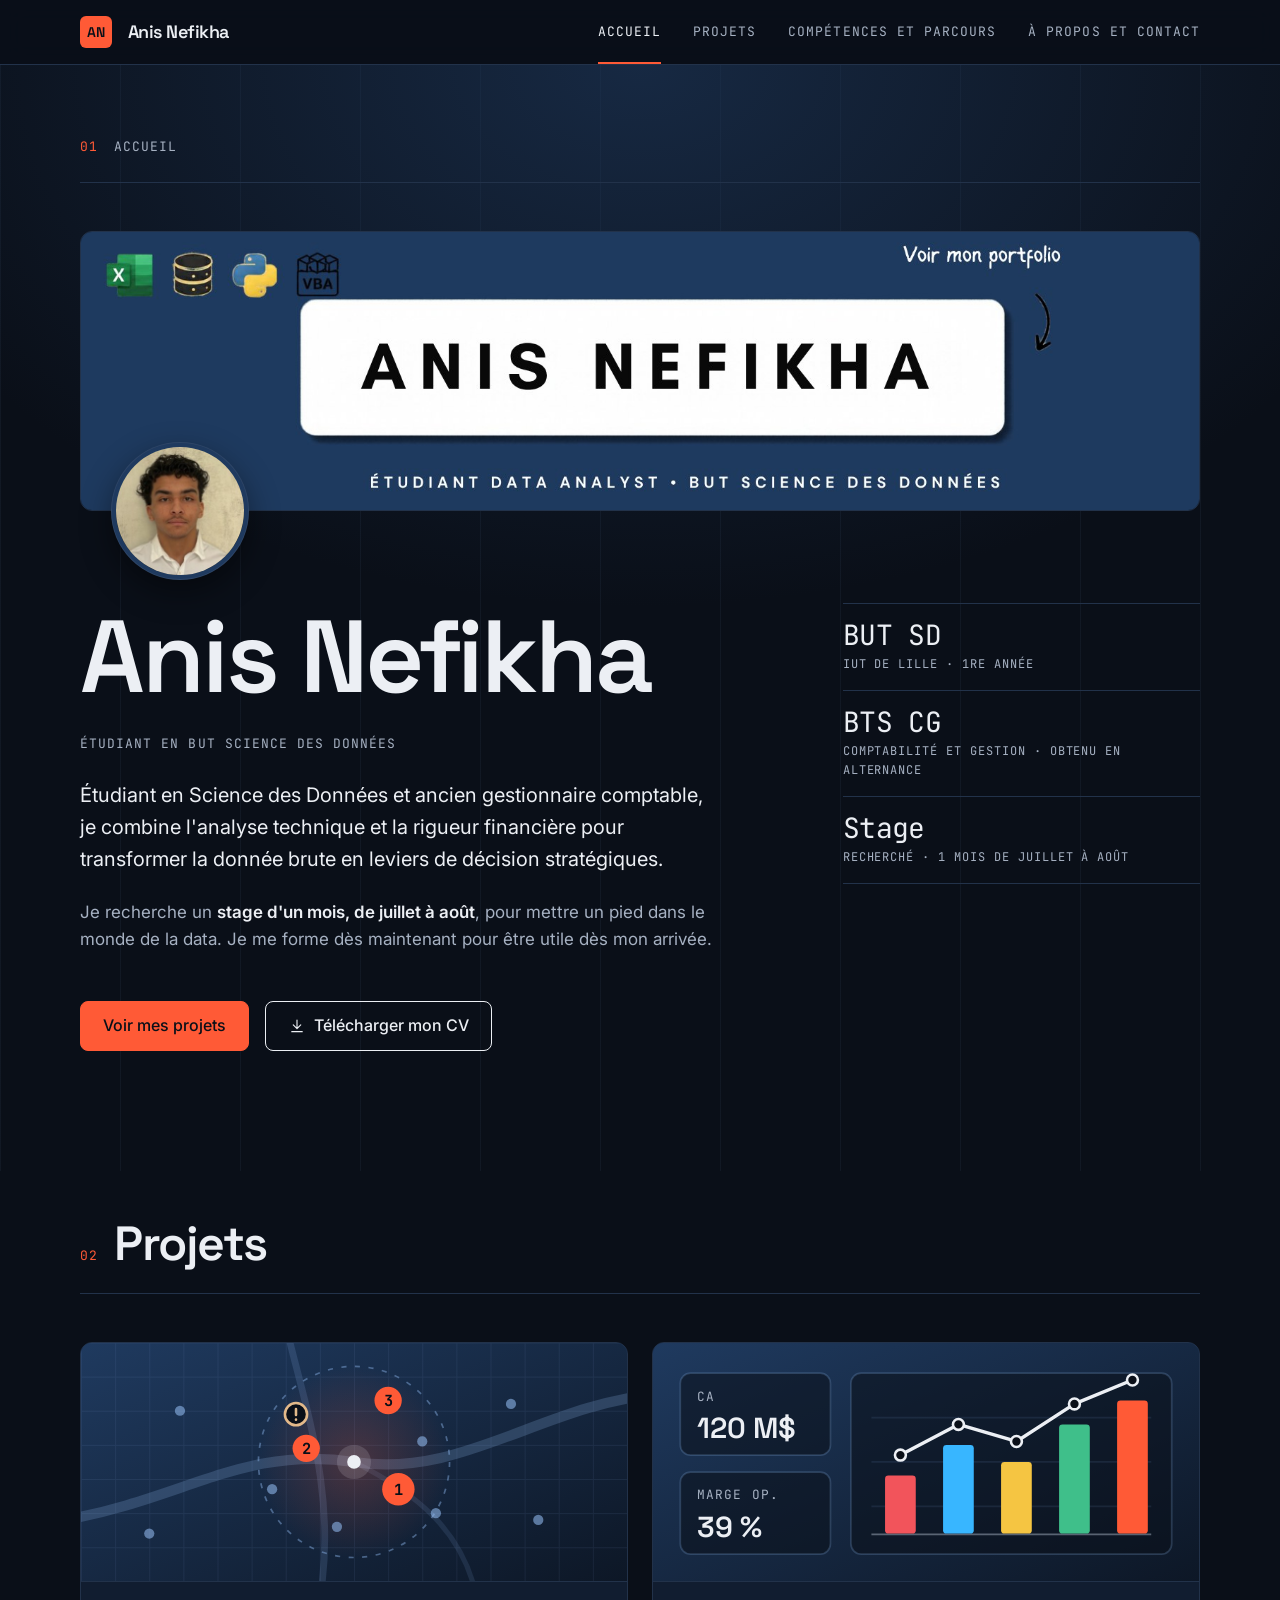
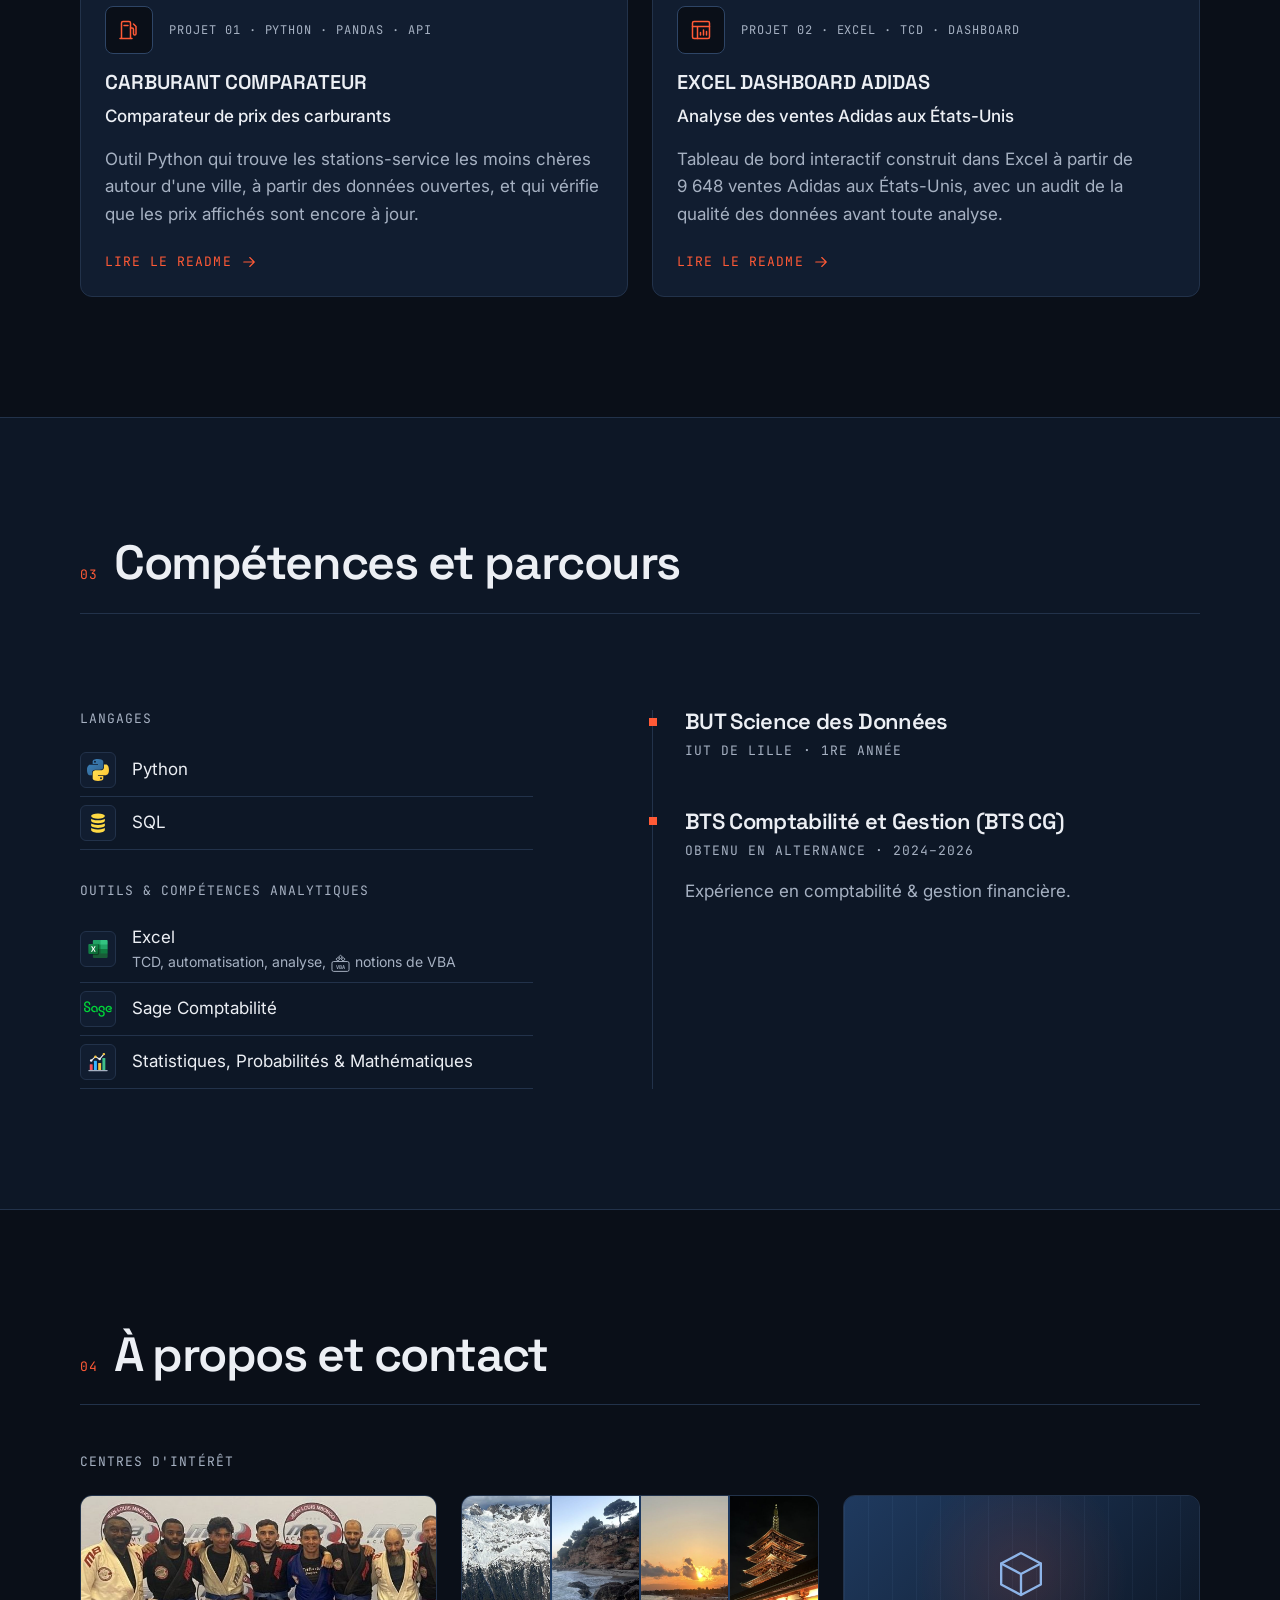
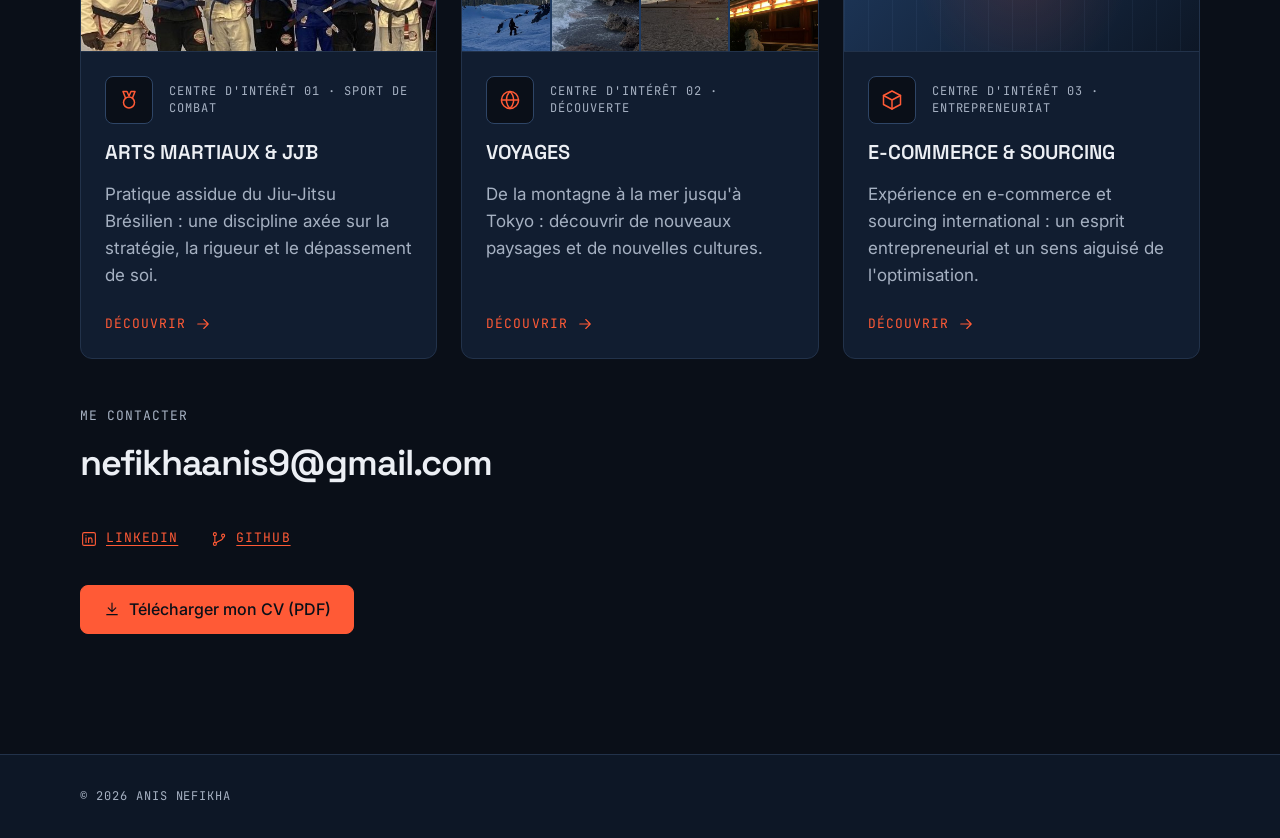
==== index.html @ 7ab1c922 "Publie le portfolio sur GitHub Pages Site statique (HTML, CSS, JavaScript sans dépendance) : accueil" ====
<!DOCTYPE html>
<html lang="fr">
<head>
  <meta charset="UTF-8">
  <meta name="viewport" content="width=device-width, initial-scale=1">
  <title>Anis Nefikha — Data &amp; Python</title>
  <meta name="description" content="Portfolio d'Anis Nefikha, étudiant en BUT Science des Données à l'IUT de Lille. Projets data et Python, à la recherche d'un stage d'un mois en data, de juillet à août.">
  <meta name="theme-color" content="#0A0F18">

  <!-- Open Graph -->
  <meta property="og:title" content="Anis Nefikha — Data &amp; Python">
  <meta property="og:description" content="Étudiant en BUT Science des Données (IUT de Lille), à la recherche d'un stage d'un mois en data, de juillet à août. Projets, compétences et contact.">
  <meta property="og:type" content="website">
  <meta property="og:url" content="https://anis-nefikha.github.io/">
  <meta property="og:image" content="https://anis-nefikha.github.io/assets/images/apercu-partage.jpg">
  <meta property="og:image:width" content="1200">
  <meta property="og:image:height" content="630">
  <meta property="og:image:alt" content="Bannière d'Anis Nefikha, étudiant data analyst en BUT Science des Données">
  <link rel="canonical" href="https://anis-nefikha.github.io/">

  <!-- Favicon SVG placeholder (initiales AN), intégré pour ne pas ajouter de fichier -->
  <link rel="icon" type="image/svg+xml" href="data:image/svg+xml,%3Csvg xmlns='http://www.w3.org/2000/svg' viewBox='0 0 64 64'%3E%3Crect width='64' height='64' rx='12' fill='%230A0F18'/%3E%3Ctext x='50%25' y='50%25' dy='.35em' text-anchor='middle' font-family='sans-serif' font-weight='700' font-size='28' fill='%23FF5A36'%3EAN%3C/text%3E%3C/svg%3E">

  <!-- Polices Google : uniquement les graisses utilisées, font-display: swap -->
  <link rel="preconnect" href="https://fonts.googleapis.com">
  <link rel="preconnect" href="https://fonts.gstatic.com" crossorigin>
  <link rel="stylesheet" href="https://fonts.googleapis.com/css2?family=Inter:wght@400;500;600&family=JetBrains+Mono:wght@400&family=Space+Grotesk:wght@600&display=swap">

  <!-- Feuilles de style : l'ordre compte (tokens → base → layout → composants) -->
  <link rel="stylesheet" href="css/01-tokens.css">
  <link rel="stylesheet" href="css/02-base.css">
  <link rel="stylesheet" href="css/03-layout.css">
  <link rel="stylesheet" href="css/04-components.css">

  <!-- Apparitions au défilement : masque les blocs [data-reveal] avant le premier affichage.
       Mouvement réduit demandé, ou main.js indisponible : rien n'est masqué. -->
  <script>
    (function (root) {
      if (!window.matchMedia || !matchMedia('(prefers-reduced-motion: no-preference)').matches || !('IntersectionObserver' in window)) return;
      root.classList.add('reveal-on');
      setTimeout(function () {
        if (!root.classList.contains('reveal-ready')) root.classList.remove('reveal-on');
      }, 2500);
    })(document.documentElement);
  </script>
  <script src="js/main.js" defer></script>
</head>
<body>

  <!-- Icônes (sprite SVG décoratif, réutilisé avec <use>) -->
  <svg class="icon-sprite" aria-hidden="true" hidden>
    <symbol id="i-code" viewBox="0 0 24 24"><path d="M8 7l-5 5 5 5M16 7l5 5-5 5M14 4l-4 16"/></symbol>
    <symbol id="i-database" viewBox="0 0 24 24"><ellipse cx="12" cy="5.5" rx="7.5" ry="2.5"/><path d="M4.5 5.5v13c0 1.4 3.4 2.5 7.5 2.5s7.5-1.1 7.5-2.5v-13M4.5 12c0 1.4 3.4 2.5 7.5 2.5s7.5-1.1 7.5-2.5"/></symbol>
    <symbol id="i-table" viewBox="0 0 24 24"><rect x="3.5" y="4.5" width="17" height="15" rx="1.5"/><path d="M3.5 9.5h17M3.5 14.5h17M9.5 9.5v10"/></symbol>
    <symbol id="i-medal" viewBox="0 0 24 24"><circle cx="12" cy="14.5" r="5.5"/><path d="M8.5 10L6 3.5h4l2 4.5 2-4.5h4L15.5 10"/></symbol>
    <symbol id="i-team" viewBox="0 0 24 24"><circle cx="9" cy="8" r="3"/><circle cx="17" cy="9" r="2.5"/><path d="M3.5 19.5c0-3 2.5-5.5 5.5-5.5s5.5 2.5 5.5 5.5M15 14.2c.6-.1 1.3-.2 2-.2 2.2 0 4 1.8 4 4.5"/></symbol>
    <symbol id="i-box" viewBox="0 0 24 24"><path d="M12 3l8.5 4.5v9L12 21l-8.5-4.5v-9z"/><path d="M3.5 7.5L12 12l8.5-4.5M12 12v9"/></symbol>
    <symbol id="i-mail" viewBox="0 0 24 24"><rect x="3" y="5" width="18" height="14" rx="1.5"/><path d="M3.5 6l8.5 7 8.5-7"/></symbol>
    <symbol id="i-linkedin" viewBox="0 0 24 24"><rect x="3.5" y="3.5" width="17" height="17" rx="2"/><path d="M8 10.5v6M8 7.5v.01M11.5 16.5v-6M11.5 13c0-1.5 1-2.5 2.3-2.5s2.2 1 2.2 2.5v3.5"/></symbol>
    <symbol id="i-github" viewBox="0 0 24 24"><circle cx="6.5" cy="5.5" r="2"/><circle cx="6.5" cy="18.5" r="2"/><circle cx="17.5" cy="7.5" r="2"/><path d="M6.5 7.5v9M17.5 9.5c0 4-4 4-9.3 7.5"/></symbol>
    <symbol id="i-download" viewBox="0 0 24 24"><path d="M12 4v11M7 10.5l5 5 5-5M5 19.5h14"/></symbol>
    <symbol id="i-arrow" viewBox="0 0 24 24"><path d="M7 17L17 7M9 7h8v8"/></symbol>
    <symbol id="i-fuel" viewBox="0 0 24 24"><path d="M4.5 20.5V5A1.5 1.5 0 0 1 6 3.5h6A1.5 1.5 0 0 1 13.5 5v15.5M3 20.5h12M7 7.5h4"/><path d="M13.5 10H15a1.5 1.5 0 0 1 1.5 1.5v4.25a1.25 1.25 0 0 0 2.5 0V8.5L16.5 6"/></symbol>
    <symbol id="i-dashboard" viewBox="0 0 24 24"><rect x="3.5" y="3.5" width="17" height="17" rx="1.5"/><path d="M3.5 8.5h17M8.5 8.5v12"/><path d="M11.5 17v-2.5M14.5 17v-5M17.5 17v-3.5"/></symbol>
    <symbol id="i-book" viewBox="0 0 24 24"><path d="M4.5 4.5A1.5 1.5 0 0 1 6 3h12.5v15H6a1.5 1.5 0 0 0-1.5 1.5zM4.5 19.5A1.5 1.5 0 0 0 6 21h12.5v-3"/><path d="M8.5 7h6"/></symbol>
    <symbol id="i-file" viewBox="0 0 24 24"><path d="M6.5 3.5h7l4 4v13h-11z"/><path d="M13.5 3.5v4h4"/></symbol>
    <symbol id="i-image" viewBox="0 0 24 24"><rect x="3.5" y="4.5" width="17" height="15" rx="1.5"/><circle cx="9" cy="10" r="1.75"/><path d="M20.5 16l-5-5-8 8.5"/></symbol>
    <symbol id="i-alert" viewBox="0 0 24 24"><path d="M12 3.5l9 16H3z"/><path d="M12 10v4M12 16.75v.01"/></symbol>
    <symbol id="i-check" viewBox="0 0 24 24"><path d="M5 12.5l4.5 4.5L19 7.5"/></symbol>
    <symbol id="i-arrow-right" viewBox="0 0 24 24"><path d="M5 12h14M13 6l6 6-6 6"/></symbol>
    <symbol id="i-arrow-left" viewBox="0 0 24 24"><path d="M19 12H5M11 6l-6 6 6 6"/></symbol>
    <symbol id="i-globe" viewBox="0 0 24 24"><circle cx="12" cy="12" r="8.5"/><path d="M3.5 12h17M12 3.5c2.4 2.3 3.6 5.1 3.6 8.5s-1.2 6.2-3.6 8.5c-2.4-2.3-3.6-5.1-3.6-8.5s1.2-6.2 3.6-8.5z"/></symbol>
  </svg>

  <!-- Lien d'évitement : visible uniquement au focus clavier -->
  <a class="skip-link" href="#contenu">Aller au contenu</a>

  <header class="site-header">
    <div class="container site-header__inner">
      <a class="site-header__brand" href="#accueil"><span class="brand-mark" aria-hidden="true">AN</span><span class="brand-name">Anis Nefikha</span></a>

      <!-- Toujours visible, en haut de chaque page (libellés courts sur mobile) -->
      <nav class="site-nav" aria-label="Navigation principale">
        <ul class="site-nav__list">
          <li><a href="#accueil">Accueil</a></li>
          <li><a href="#projets">Projets</a></li>
          <li><a href="#competences">Compétences<span class="nav-extra">&nbsp;et parcours</span></a></li>
          <li><a href="#a-propos"><span class="nav-extra">À propos et&nbsp;</span>Contact</a></li>
        </ul>
      </nav>
    </div>
  </header>

  <main id="contenu" tabindex="-1">

    <!-- ============================================================
         SECTION ACCUEIL
         ============================================================ -->
    <section class="section section--accueil" id="accueil" aria-labelledby="accueil-titre">
      <div class="container grid hero__grid">
        <p class="section-head" aria-hidden="true" data-reveal><span class="section-number">01</span> Accueil</p>

        <!-- Bannière reprise de LinkedIn (le nom et le titre sont déjà dans le h1 et le sous-titre) -->
        <img class="hero__banner banner-img" data-reveal src="assets/images/banniere-linkedin.jpg" alt="" width="1584" height="396">

        <img class="hero__photo" data-reveal src="assets/images/anis-nefikha.jpg" alt="Portrait d'Anis Nefikha" width="260" height="260">

        <h1 id="accueil-titre" class="hero__title" data-reveal>Anis Nefikha</h1>
        <p class="section__subtitle hero__subtitle" data-reveal>Étudiant en BUT Science des Données</p>

        <p class="hero__intro" data-reveal>Étudiant en Science des Données et ancien gestionnaire comptable, je combine l'analyse technique et la rigueur financière pour transformer la donnée brute en leviers de décision stratégiques.</p>

        <p class="hero__goal" data-reveal>Je recherche un <strong>stage d'un mois, de juillet à août</strong>, pour mettre un pied dans le monde de la data. Je me forme dès maintenant pour être utile dès mon arrivée.</p>

        <div class="button-group" data-reveal>
          <a class="button button--primary" href="#projets">Voir mes projets</a>
          <a class="button button--secondary" href="assets/cv/cv-anis-nefikha.pdf">
            <svg class="icon" aria-hidden="true"><use href="#i-download"/></svg>
            Télécharger mon CV
          </a>
        </div>

        <!-- Bloc « rapport » : 3 faits clés -->
        <dl class="hero__report report" data-reveal>
          <div class="report__row">
            <dt class="report__label">IUT de Lille · 1re année</dt>
            <dd class="report__value">BUT SD</dd>
          </div>
          <div class="report__row">
            <dt class="report__label">Comptabilité et gestion · obtenu en alternance</dt>
            <dd class="report__value">BTS CG</dd>
          </div>
          <div class="report__row">
            <dt class="report__label">Recherché · 1 mois de juillet à août</dt>
            <dd class="report__value">Stage</dd>
          </div>
        </dl>
      </div>
    </section>

    <!-- ============================================================
         SECTION PROJETS (en premier après l'accueil : priorité recruteurs)
         ============================================================ -->
    <section class="section section--projets" id="projets" aria-labelledby="projets-titre">
      <div class="container">
        <h2 id="projets-titre" class="section-title" data-reveal><span class="section-number" aria-hidden="true">02</span>Projets</h2>

        <!-- Chaque carte ouvre la page du projet (README complet), générée par projets.py -->
        <ul class="project-list grid">
          <li data-reveal>
            <article class="project-card">
              <div class="project-card__cover" aria-hidden="true">
                <svg viewBox="0 0 320 140" preserveAspectRatio="xMidYMid slice" focusable="false">
                  <defs>
                    <linearGradient id="couvCarteFond" x1="0" y1="0" x2="1" y2="1"><stop offset="0" stop-color="#1F3A5F"/><stop offset="1" stop-color="#0D1726"/></linearGradient>
                    <pattern id="couvCarteGrille" width="20" height="20" patternUnits="userSpaceOnUse"><path d="M20 0H0V20" fill="none" stroke="#8DB4E8" stroke-opacity=".09"/></pattern>
                    <radialGradient id="couvCarteHalo"><stop offset="0" stop-color="#FF5A36" stop-opacity=".22"/><stop offset="1" stop-color="#FF5A36" stop-opacity="0"/></radialGradient>
                  </defs>
                  <rect width="320" height="140" fill="url(#couvCarteFond)"/>
                  <rect width="320" height="140" fill="url(#couvCarteGrille)"/>
                  <g fill="none" stroke="#8DB4E8" stroke-linecap="round">
                    <path d="M-10 104C60 92 96 60 160 70s110-34 180-40" stroke-opacity=".22" stroke-width="6"/>
                    <path d="M120-10c12 50 30 100 20 160" stroke-opacity=".16" stroke-width="4"/>
                    <path d="M232 150c-8-40-36-62-72-80" stroke-opacity=".12" stroke-width="3"/>
                  </g>
                  <circle cx="160" cy="70" r="56" fill="url(#couvCarteHalo)" stroke="#8DB4E8" stroke-opacity=".45" stroke-dasharray="3 5"/>
                  <g fill="#8DB4E8" fill-opacity=".6">
                    <circle cx="112" cy="86" r="3"/><circle cx="200" cy="58" r="3"/><circle cx="150" cy="108" r="3"/><circle cx="208" cy="100" r="3"/>
                    <circle cx="58" cy="40" r="3"/><circle cx="268" cy="104" r="3"/><circle cx="252" cy="36" r="3"/><circle cx="40" cy="112" r="3"/>
                  </g>
                  <g stroke="#E3B98A" stroke-width="1.5" stroke-linecap="round">
                    <circle cx="126" cy="42" r="6.5" fill="#0A0F18"/>
                    <path d="M126 39v3.5M126 45.2v.1"/>
                  </g>
                  <circle cx="160" cy="70" r="10" fill="#ECEFF4" fill-opacity=".14"/>
                  <circle cx="160" cy="70" r="4" fill="#ECEFF4"/>
                  <g font-family="JetBrains Mono, monospace" font-size="9" font-weight="700" text-anchor="middle" fill="#0A0F18">
                    <circle cx="186" cy="86" r="9.5" fill="#FF5A36"/><text x="186" y="89.3">1</text>
                    <circle cx="132" cy="62" r="8" fill="#FF5A36"/><text x="132" y="65.3">2</text>
                    <circle cx="180" cy="34" r="8" fill="#FF5A36"/><text x="180" y="37.3">3</text>
                  </g>
                </svg>
              </div>
              <div class="project-card__body">
                <div class="project-card__head">
                  <span class="project-logo" aria-hidden="true"><svg class="icon"><use href="#i-fuel"/></svg></span>
                  <p class="project-card__kicker">Projet 01 · Python · pandas · API</p>
                </div>
                <h3 class="project-card__title"><a class="project-card__link" href="projets/comparateur-carburants.html">Carburant Comparateur</a></h3>
                <p class="project-card__subtitle">Comparateur de prix des carburants</p>
                <p class="project-card__summary">Outil Python qui trouve les stations-service les moins chères autour d'une ville, à partir des données ouvertes, et qui vérifie que les prix affichés sont encore à jour.</p>
                <span class="project-card__cta" aria-hidden="true">Lire le README <svg class="icon"><use href="#i-arrow-right"/></svg></span>
              </div>
            </article>
          </li>
          <li data-reveal>
            <article class="project-card">
              <div class="project-card__cover" aria-hidden="true">
                <svg viewBox="0 0 320 140" preserveAspectRatio="xMidYMid slice" focusable="false">
                  <defs>
                    <linearGradient id="couvDashFond" x1="0" y1="0" x2="1" y2="1"><stop offset="0" stop-color="#1F3A5F"/><stop offset="1" stop-color="#0D1726"/></linearGradient>
                  </defs>
                  <rect width="320" height="140" fill="url(#couvDashFond)"/>
                  <g fill="#0A0F18" fill-opacity=".55" stroke="#8DB4E8" stroke-opacity=".22">
                    <rect x="16" y="18" width="88" height="48" rx="6"/>
                    <rect x="16" y="76" width="88" height="48" rx="6"/>
                    <rect x="116" y="18" width="188" height="106" rx="6"/>
                  </g>
                  <g font-family="JetBrains Mono, monospace" font-size="7.5" letter-spacing=".6" fill="#A6B1C2">
                    <text x="26" y="34">CA</text>
                    <text x="26" y="92">MARGE OP.</text>
                  </g>
                  <g font-family="Space Grotesk, sans-serif" font-size="17" font-weight="600" fill="#ECEFF4">
                    <text x="26" y="56">120 M$</text>
                    <text x="26" y="114">39 %</text>
                  </g>
                  <path d="M128 44h164M128 70h164M128 96h164" stroke="#8DB4E8" stroke-opacity=".1"/>
                  <path d="M128 112.5h164" stroke="#A6B1C2" stroke-opacity=".5"/>
                  <rect x="136" y="78" width="18" height="34" rx="2" fill="#F2545B"/>
                  <rect x="170" y="60" width="18" height="52" rx="2" fill="#38B6FF"/>
                  <rect x="204" y="70" width="18" height="42" rx="2" fill="#F5C542"/>
                  <rect x="238" y="48" width="18" height="64" rx="2" fill="#3FBF8A"/>
                  <rect x="272" y="34" width="18" height="78" rx="2" fill="#FF5A36"/>
                  <path d="M145 66l34-18 34 10 34-22 34-14" fill="none" stroke="#ECEFF4" stroke-width="2" stroke-linecap="round" stroke-linejoin="round"/>
                  <g fill="#0A0F18" stroke="#ECEFF4" stroke-width="1.5">
                    <circle cx="145" cy="66" r="3.2"/><circle cx="179" cy="48" r="3.2"/><circle cx="213" cy="58" r="3.2"/><circle cx="247" cy="36" r="3.2"/><circle cx="281" cy="22" r="3.2"/>
                  </g>
                </svg>
              </div>
              <div class="project-card__body">
                <div class="project-card__head">
                  <span class="project-logo" aria-hidden="true"><svg class="icon"><use href="#i-dashboard"/></svg></span>
                  <p class="project-card__kicker">Projet 02 · Excel · TCD · Dashboard</p>
                </div>
                <h3 class="project-card__title"><a class="project-card__link" href="projets/dashboard-adidas.html">Excel Dashboard Adidas</a></h3>
                <p class="project-card__subtitle">Analyse des ventes Adidas aux États-Unis</p>
                <p class="project-card__summary">Tableau de bord interactif construit dans Excel à partir de 9&nbsp;648 ventes Adidas aux États-Unis, avec un audit de la qualité des données avant toute analyse.</p>
                <span class="project-card__cta" aria-hidden="true">Lire le README <svg class="icon"><use href="#i-arrow-right"/></svg></span>
              </div>
            </article>
          </li>
        </ul>
      </div>
    </section>

    <!-- ============================================================
         SECTION COMPÉTENCES ET PARCOURS
         ============================================================ -->
    <section class="section section--band section--competences" id="competences" aria-labelledby="competences-titre">
      <div class="container grid competences__grid">
        <h2 id="competences-titre" class="section-title" data-reveal><span class="section-number" aria-hidden="true">03</span>Compétences et parcours</h2>

        <ul class="skill-groups">
          <li class="skill-group">
            <h3 class="skill-group__title" data-reveal>Langages</h3>
            <ul class="skill-group__list">
              <li data-reveal><span class="skill-logo" aria-hidden="true"><svg class="skill-logo__img" focusable="false" viewBox="0 0 256 255"><defs><linearGradient id="logoPython0" x1="12.959%" x2="79.639%" y1="12.039%" y2="78.201%"><stop offset="0%" stop-color="#387EB8"/><stop offset="100%" stop-color="#366994"/></linearGradient><linearGradient id="logoPython1" x1="19.128%" x2="90.742%" y1="20.579%" y2="88.429%"><stop offset="0%" stop-color="#FFE052"/><stop offset="100%" stop-color="#FFC331"/></linearGradient></defs><path fill="url(#logoPython0)" d="M126.916.072c-64.832 0-60.784 28.115-60.784 28.115l.072 29.128h61.868v8.745H41.631S.145 61.355.145 126.77c0 65.417 36.21 63.097 36.21 63.097h21.61v-30.356s-1.165-36.21 35.632-36.21h61.362s34.475.557 34.475-33.319V33.97S194.67.072 126.916.072M92.802 19.66a11.12 11.12 0 0 1 11.13 11.13a11.12 11.12 0 0 1-11.13 11.13a11.12 11.12 0 0 1-11.13-11.13a11.12 11.12 0 0 1 11.13-11.13"/><path fill="url(#logoPython1)" d="M128.757 254.126c64.832 0 60.784-28.115 60.784-28.115l-.072-29.127H127.6v-8.745h86.441s41.486 4.705 41.486-60.712c0-65.416-36.21-63.096-36.21-63.096h-21.61v30.355s1.165 36.21-35.632 36.21h-61.362s-34.475-.557-34.475 33.32v56.013s-5.235 33.897 62.518 33.897m34.114-19.586a11.12 11.12 0 0 1-11.13-11.13a11.12 11.12 0 0 1 11.13-11.131a11.12 11.12 0 0 1 11.13 11.13a11.12 11.12 0 0 1-11.13 11.13"/></svg></span>Python</li>
              <li data-reveal><span class="skill-logo" aria-hidden="true"><svg class="skill-logo__img" focusable="false" viewBox="0 0 32 32"><path fill="#ffda44" d="M8.562 15.256A21.2 21.2 0 0 0 16 16.449a21.2 21.2 0 0 0 7.438-1.194c1.864-.727 2.525-1.535 2.525-2V9.7a10.4 10.4 0 0 1-2.084 1.076A22.3 22.3 0 0 1 16 12.078a22.4 22.4 0 0 1-7.879-1.3A10.3 10.3 0 0 1 6.037 9.7v3.55c0 .474.663 1.278 2.525 2.006m0 6.705a15.6 15.6 0 0 0 2.6.741a25 25 0 0 0 4.838.453a25 25 0 0 0 4.838-.452a15.6 15.6 0 0 0 2.6-.741c1.864-.727 2.525-1.535 2.525-2v-3.39a10.7 10.7 0 0 1-1.692.825A23.5 23.5 0 0 1 16 18.74a23.5 23.5 0 0 1-8.271-1.348a11 11 0 0 1-1.692-.825v3.393c0 .466.663 1.271 2.525 2.001M16 30c5.5 0 9.963-1.744 9.963-3.894v-2.837a10.5 10.5 0 0 1-1.535.762l-.157.063A23.5 23.5 0 0 1 16 25.445a23.4 23.4 0 0 1-8.271-1.351l-.157-.063a10.5 10.5 0 0 1-1.535-.762v2.837C6.037 28.256 10.5 30 16 30"/><ellipse cx="16" cy="5.894" fill="#ffda44" rx="9.963" ry="3.894"/></svg></span>SQL</li>
            </ul>
          </li>
          <li class="skill-group">
            <h3 class="skill-group__title" data-reveal>Outils &amp; compétences analytiques</h3>
            <ul class="skill-group__list">
              <li data-reveal><span class="skill-logo" aria-hidden="true"><svg class="skill-logo__img" focusable="false" viewBox="0 0 32 32"><defs><linearGradient id="logoExcel0" x1="4.494" x2="13.832" y1="-2092.086" y2="-2075.914" gradientTransform="translate(0 2100)" gradientUnits="userSpaceOnUse"><stop offset="0" stop-color="#18884f"/><stop offset=".5" stop-color="#117e43"/><stop offset="1" stop-color="#0b6631"/></linearGradient></defs><path fill="#185c37" d="M19.581 15.35L8.512 13.4v14.409A1.19 1.19 0 0 0 9.705 29h19.1A1.19 1.19 0 0 0 30 27.809V22.5Z"/><path fill="#21a366" d="M19.581 3H9.705a1.19 1.19 0 0 0-1.193 1.191V9.5L19.581 16l5.861 1.95L30 16V9.5Z"/><path fill="#107c41" d="M8.512 9.5h11.069V16H8.512Z"/><path d="M16.434 8.2H8.512v16.25h7.922a1.2 1.2 0 0 0 1.194-1.191V9.391A1.2 1.2 0 0 0 16.434 8.2" opacity=".1"/><path d="M15.783 8.85H8.512V25.1h7.271a1.2 1.2 0 0 0 1.194-1.191V10.041a1.2 1.2 0 0 0-1.194-1.191" opacity=".2"/><path d="M15.783 8.85H8.512V23.8h7.271a1.2 1.2 0 0 0 1.194-1.191V10.041a1.2 1.2 0 0 0-1.194-1.191" opacity=".2"/><path d="M15.132 8.85h-6.62V23.8h6.62a1.2 1.2 0 0 0 1.194-1.191V10.041a1.2 1.2 0 0 0-1.194-1.191" opacity=".2"/><path fill="url(#logoExcel0)" d="M3.194 8.85h11.938a1.193 1.193 0 0 1 1.194 1.191v11.918a1.193 1.193 0 0 1-1.194 1.191H3.194A1.19 1.19 0 0 1 2 21.959V10.041A1.19 1.19 0 0 1 3.194 8.85"/><path fill="#fff" d="m5.7 19.873l2.511-3.884l-2.3-3.862h1.847L9.013 14.6c.116.234.2.408.238.524h.017q.123-.281.26-.546l1.342-2.447h1.7l-2.359 3.84l2.419 3.905h-1.809l-1.45-2.711A2.4 2.4 0 0 1 9.2 16.8h-.024a1.7 1.7 0 0 1-.168.351l-1.493 2.722Z"/><path fill="#33c481" d="M28.806 3h-9.225v6.5H30V4.191A1.19 1.19 0 0 0 28.806 3"/><path fill="#107c41" d="M19.581 16H30v6.5H19.581Z"/></svg></span><span>Excel <span class="skill-group__detail">TCD, automatisation, analyse, <svg class="vba-logo" viewBox="0 0 32 32" aria-hidden="true" focusable="false"><path d="M9 9.5l3-2.5 3 2.5-3 2.5zM17 9.5l3-2.5 3 2.5-3 2.5zM13 6l3-2.5L19 6l-3 2.5z"/><rect x="3" y="13" width="26" height="15" rx="2.5"/><text x="16" y="24.5" text-anchor="middle">VBA</text></svg>notions de VBA</span></span></li>
              <li data-reveal><span class="skill-logo" aria-hidden="true"><svg class="skill-logo__img skill-logo__img--wide" focusable="false" viewBox="0 4.8 24 14.4"><path fill="#00D639" d="M2.702 5.316C1.167 5.316 0 6.48 0 7.972c0 1.635 1.167 2.267 2.46 2.655c1.224.387 1.804.818 1.804 1.666c0 .86-.64 1.465-1.477 1.465c-.84 0-1.566-.604-1.566-1.535c0-.516.242-.647.242-.934c0-.33-.227-.574-.599-.574c-.423 0-.864.647-.864 1.566c0 1.48 1.266 2.57 2.787 2.57c1.535 0 2.701-1.163 2.701-2.656c0-1.623-1.166-2.267-2.472-2.655c-1.209-.372-1.792-.818-1.792-1.666c0-.845.626-1.45 1.463-1.45c.867 0 1.565.617 1.577 1.465c.016.388.285.617.599.617a.592.592 0 0 0 .61-.647c-.027-1.48-1.263-2.543-2.771-2.543m6.171 9.52c.683 0 1.21-.23 1.21-.69a.57.57 0 0 0-.557-.574c-.2 0-.341.085-.668.085c-.882 0-1.577-.76-1.577-1.65c0-.962.71-1.725 1.608-1.725c1.009 0 1.65.775 1.65 1.895v2.054c0 .36.284.604.625.604c.327 0 .61-.244.61-.604v-2.097c0-1.72-1.178-2.984-2.858-2.984c-1.566 0-2.86 1.22-2.86 2.856c0 1.58 1.282 2.83 2.817 2.83m6.257 3.848c1.535 0 2.701-1.163 2.701-2.656c0-1.635-1.166-2.267-2.472-2.655c-1.209-.387-1.792-.818-1.792-1.666s.64-1.465 1.463-1.465c.84 0 1.577.604 1.577 1.535c0 .519-.241.647-.241.934c0 .33.226.574.583.574c.441 0 .882-.647.882-1.566c0-1.48-1.278-2.57-2.801-2.57c-1.535 0-2.687 1.163-2.687 2.656c0 1.623 1.152 2.267 2.46 2.655c1.224.372 1.804.818 1.804 1.666c0 .86-.64 1.45-1.462 1.45c-.883 0-1.566-.601-1.578-1.465c-.015-.388-.3-.604-.598-.604c-.327 0-.626.216-.61.631c.011 1.499 1.247 2.546 2.77 2.546zm6.171-3.849c.795 0 1.424-.229 1.862-.503c.426-.272.595-.504.595-.76c0-.272-.2-.516-.568-.516c-.441 0-.795.66-1.877.66c-.952 0-1.707-.76-1.707-1.722c0-.95.725-1.724 1.635-1.724c.982 0 1.508.647 1.508 1.062c0 .116-.085.174-.2.174h-1.194c-.326 0-.568.216-.568.503c0 .314.242.546.568.546h1.636c.625 0 1.009-.33 1.009-.89c0-1.408-1.194-2.512-2.774-2.512c-1.566 0-2.83 1.263-2.83 2.84s1.312 2.842 2.905 2.842"/></svg></span>Sage Comptabilité</li>
              <li data-reveal><span class="skill-logo" aria-hidden="true"><svg class="skill-logo__img" focusable="false" viewBox="0 0 24 24"><rect x="3" y="14.5" width="3.2" height="6.5" rx=".6" fill="#F2545B"/><rect x="7.6" y="10.5" width="3.2" height="10.5" rx=".6" fill="#38B6FF"/><rect x="12.2" y="13" width="3.2" height="8" rx=".6" fill="#F5C542"/><rect x="16.8" y="7.5" width="3.2" height="13.5" rx=".6" fill="#3FBF8A"/><path d="M2 21.4h20" stroke="#A6B1C2" stroke-width="1.2" stroke-linecap="round"/><path d="M4.6 10.4l4.6-4.2 4.6 2.6 4.6-5.4" fill="none" stroke="#ECEFF4" stroke-width="1.2" stroke-linecap="round" stroke-linejoin="round"/><circle cx="4.6" cy="10.4" r="1.35" fill="#ECEFF4"/><circle cx="9.2" cy="6.2" r="1.35" fill="#F5C542"/><circle cx="13.8" cy="8.8" r="1.35" fill="#ECEFF4"/><circle cx="18.4" cy="3.4" r="1.35" fill="#F5C542"/></svg></span>Statistiques, Probabilités &amp; Mathématiques</li>
            </ul>
          </li>
        </ul>

        <ol class="timeline" aria-label="Parcours">
          <li class="timeline__item" data-reveal>
            <h3 class="timeline__title">BUT Science des Données</h3>
            <p class="timeline__meta">IUT de Lille · 1re année</p>
          </li>
          <li class="timeline__item" data-reveal>
            <h3 class="timeline__title">BTS Comptabilité et Gestion (BTS CG)</h3>
            <p class="timeline__meta">Obtenu en alternance · 2024–2026</p>
            <p class="timeline__text">Expérience en comptabilité &amp; gestion financière.</p>
          </li>
        </ol>
      </div>
    </section>

    <!-- ============================================================
         SECTION À PROPOS ET CONTACT
         ============================================================ -->
    <section class="section section--a-propos" id="a-propos" aria-labelledby="a-propos-titre">
      <div class="container">
        <h2 id="a-propos-titre" class="section-title" data-reveal><span class="section-number" aria-hidden="true">04</span>À propos et contact</h2>

        <h3 class="subsection-title" id="centres-interet" data-reveal>Centres d'intérêt</h3>
        <!-- Chaque carte ouvre la page du centre d'intérêt, générée par centres_interet.py -->
        <ul class="project-list grid interest-list">
          <li data-reveal>
            <article class="project-card">
              <div class="project-card__cover" aria-hidden="true">
                <img src="assets/images/passions/jjb-carte.jpg" alt="" width="640" height="280" loading="lazy">
              </div>
              <div class="project-card__body">
                <div class="project-card__head">
                  <span class="project-logo" aria-hidden="true"><svg class="icon"><use href="#i-medal"/></svg></span>
                  <p class="project-card__kicker">Centre d'intérêt 01 · Sport de combat</p>
                </div>
                <h4 class="project-card__title"><a class="project-card__link" href="centres-interet/jjb.html">Arts Martiaux &amp; JJB</a></h4>
                <p class="project-card__summary">Pratique assidue du Jiu-Jitsu Brésilien&nbsp;: une discipline axée sur la stratégie, la rigueur et le dépassement de soi.</p>
                <span class="project-card__cta" aria-hidden="true">Découvrir <svg class="icon"><use href="#i-arrow-right"/></svg></span>
              </div>
            </article>
          </li>
          <li data-reveal>
            <article class="project-card">
              <div class="project-card__cover" aria-hidden="true">
                <div class="cover-gallery"><img src="assets/images/passions/voyage-montagne.jpg" alt="" width="420" height="600" loading="lazy"><img src="assets/images/passions/voyage-cote.jpg" alt="" width="420" height="600" loading="lazy"><img src="assets/images/passions/voyage-plage.jpg" alt="" width="420" height="600" loading="lazy"><img src="assets/images/passions/voyage-tokyo.jpg" alt="" width="420" height="600" loading="lazy"></div>
              </div>
              <div class="project-card__body">
                <div class="project-card__head">
                  <span class="project-logo" aria-hidden="true"><svg class="icon"><use href="#i-globe"/></svg></span>
                  <p class="project-card__kicker">Centre d'intérêt 02 · Découverte</p>
                </div>
                <h4 class="project-card__title"><a class="project-card__link" href="centres-interet/voyages.html">Voyages</a></h4>
                <p class="project-card__summary">De la montagne à la mer jusqu'à Tokyo&nbsp;: découvrir de nouveaux paysages et de nouvelles cultures.</p>
                <span class="project-card__cta" aria-hidden="true">Découvrir <svg class="icon"><use href="#i-arrow-right"/></svg></span>
              </div>
            </article>
          </li>
          <li data-reveal>
            <article class="project-card">
              <div class="project-card__cover" aria-hidden="true">
                <div class="cover-illustration" aria-hidden="true"><svg class="icon"><use href="#i-box"/></svg></div>
              </div>
              <div class="project-card__body">
                <div class="project-card__head">
                  <span class="project-logo" aria-hidden="true"><svg class="icon"><use href="#i-box"/></svg></span>
                  <p class="project-card__kicker">Centre d'intérêt 03 · Entrepreneuriat</p>
                </div>
                <h4 class="project-card__title"><a class="project-card__link" href="centres-interet/e-commerce.html">E-commerce &amp; Sourcing</a></h4>
                <p class="project-card__summary">Expérience en e-commerce et sourcing international&nbsp;: un esprit entrepreneurial et un sens aiguisé de l'optimisation.</p>
                <span class="project-card__cta" aria-hidden="true">Découvrir <svg class="icon"><use href="#i-arrow-right"/></svg></span>
              </div>
            </article>
          </li>
        </ul>

        <div class="contact">
          <p class="contact__intro label" data-reveal>Me contacter</p>
          <a class="contact__email" data-reveal href="mailto:nefikhaanis9@gmail.com">nefikhaanis9@gmail.com</a>
          <ul class="contact__links" data-reveal>
            <li>
              <a href="https://www.linkedin.com/in/anis-nefikha/"><svg class="icon" aria-hidden="true"><use href="#i-linkedin"/></svg>LinkedIn</a>
            </li>
            <li>
              <a href="https://github.com/anis-nefikha"><svg class="icon" aria-hidden="true"><use href="#i-github"/></svg>GitHub</a>
            </li>
          </ul>
          <div class="button-group" data-reveal>
            <a class="button button--primary" href="assets/cv/cv-anis-nefikha.pdf">
              <svg class="icon" aria-hidden="true"><use href="#i-download"/></svg>
              Télécharger mon CV (PDF)
            </a>
          </div>
        </div>
      </div>
    </section>

  </main>

  <footer class="site-footer">
    <div class="container">© 2026 Anis Nefikha</div>
  </footer>

</body>
</html>
---- css/01-tokens.css ----
/* ==========================================================================
   01-tokens.css — Variables uniquement
   Direction artistique « éditorial sombre », en noir et bleu. Aucune règle ici, seulement
   des custom properties sur :root.
   ========================================================================== */

:root {
  /* Palette noir et bleu, reprise de la bannière LinkedIn (bleu marine #1F3A5F) */
  --color-bg: #0A0F18;          /* fond noir bleuté */
  --color-bg-deep: #0D1726;     /* bandes alternées (compétences, pied de page) */
  --color-surface: #111D30;     /* cartes et blocs */
  --color-raised: #16253C;      /* survol des cartes, barres de titre */
  --color-navy: #1F3A5F;        /* bleu de la bannière : halos et dégradés, jamais sous un texte orange */
  --color-border: #22324A;      /* filets de 1px */
  --color-border-strong: #2E4566;
  --color-text: #ECEFF4;        /* texte principal : 16.7:1 sur le fond, 10:1 sur le bleu */
  --color-muted: #A6B1C2;       /* texte secondaire : 8.9:1 sur le fond, 5.3:1 sur le bleu */
  --color-blue: #8DB4E8;        /* bleu clair : détails et code, 9:1 sur le fond */
  --color-accent: #FF5A36;      /* accent orange : 6.2:1 sur le fond, 5:1 sur raised (3.7:1 sur le bleu : pas de texte orange dessus) */
  --color-accent-ink: #0A0F18;  /* texte posé sur l'accent : 6.2:1 */
  --color-grid: rgba(141, 180, 232, 0.06); /* trame de la signature */
  --color-glow: rgba(31, 58, 95, 0.6);     /* halo bleu derrière le hero */
  --color-warning: #E3B98A;     /* chaînes de code et alertes « Attention » : 10.6:1 sur le fond */
  --header-bg: rgba(10, 15, 24, 0.88);

  /* Polices (les « Fallback » limitent le décalage au chargement, voir 02-base.css) */
  --font-heading: "Space Grotesk", "Space Grotesk Fallback", system-ui, sans-serif;
  --font-body: "Inter", "Inter Fallback", system-ui, sans-serif;
  --font-mono: "JetBrains Mono", "JetBrains Mono Fallback", ui-monospace, monospace;

  /* Échelle typographique */
  --text-h1: clamp(3rem, 8vw, 6.5rem);
  --text-h2: clamp(2rem, 4vw, 3rem);
  --text-h3: 1.375rem;
  --text-body: 1rem;            /* 16px mobile */
  --text-body-desktop: 1.0625rem; /* 17px desktop */
  --text-label: 0.8125rem;      /* 13px */
  --text-label-sm: 0.75rem;     /* 12px */
  --text-contact: clamp(1.5rem, 3vw, 2.25rem);

  --tracking-heading: -0.03em;
  --tracking-label: 0.08em;
  --leading-heading: 1.05;
  --leading-body: 1.6;

  /* Espacements */
  --space-1: 0.25rem;  /* 4px */
  --space-2: 0.5rem;   /* 8px */
  --space-3: 1rem;     /* 16px */
  --space-4: 1.5rem;   /* 24px */
  --space-5: 2rem;     /* 32px */
  --space-6: 3rem;     /* 48px */
  --space-7: 4.5rem;   /* 72px  : entre sections, mobile */
  --space-8: 7.5rem;   /* 120px : entre sections, desktop */

  /* Rayons */
  --radius-sm: 8px;    /* boutons, captures */
  --radius-md: 12px;   /* cartes */

  /* Mise en page */
  --container-max: 1120px;
  --container-padding: 16px;          /* mobile */
  --container-padding-desktop: 32px;
  --grid-columns: 12;
  --grid-gap: 24px;
  --grid-step: 120px;                 /* pas de la trame du hero */
  --header-height: 4rem;
  --tap-target: 44px;

  /* Mouvement */
  --duration-hover: 200ms;
  --duration-reveal: 700ms;
  --reveal-offset: 24px;
  --reveal-step: 90ms;          /* décalage entre deux éléments qui apparaissent ensemble */
  --ease: cubic-bezier(0.2, 0, 0, 1);
  --ease-out: cubic-bezier(0.16, 1, 0.3, 1);
}
---- css/02-base.css ----
/* ==========================================================================
   02-base.css — Polices de secours, reset minimal, typographie de base,
   focus visible
   ========================================================================== */

/* Polices de secours ajustées aux métriques des polices Google :
   le texte occupe presque la même place avant et après le chargement,
   ce qui évite le décalage de mise en page (CLS). Valeurs approchées. */
@font-face {
  font-family: "Inter Fallback";
  src: local("Arial");
  size-adjust: 107%;
  ascent-override: 90.5%;
  descent-override: 22.5%;
  line-gap-override: 0%;
}

@font-face {
  font-family: "Space Grotesk Fallback";
  src: local("Arial");
  size-adjust: 103%;
  ascent-override: 95%;
  descent-override: 28%;
  line-gap-override: 0%;
}

@font-face {
  font-family: "JetBrains Mono Fallback";
  src: local("Courier New");
  size-adjust: 100%;
  ascent-override: 102%;
  descent-override: 30%;
  line-gap-override: 0%;
}

/* Reset minimal */
*,
*::before,
*::after {
  box-sizing: border-box;
}

* {
  margin: 0;
}

[hidden] {
  display: none !important;
}

html {
  color-scheme: dark;
  /* Les ancres ne passent pas sous le header collant */
  scroll-padding-top: var(--header-height);
  -webkit-text-size-adjust: 100%;
  text-size-adjust: 100%;
}

body {
  min-height: 100vh;
  font-family: var(--font-body);
  font-size: var(--text-body);
  font-weight: 400;
  line-height: var(--leading-body);
  color: var(--color-text);
  background-color: var(--color-bg);
  -webkit-font-smoothing: antialiased;
  -moz-osx-font-smoothing: grayscale;
}

@media (min-width: 48em) {
  body {
    font-size: var(--text-body-desktop);
  }
}

img,
svg {
  display: block;
  max-width: 100%;
  height: auto;
}

button,
input {
  font: inherit;
  color: inherit;
}

button {
  cursor: pointer;
}

/* Typographie de base */
h1,
h2,
h3 {
  font-family: var(--font-heading);
  font-weight: 600;
  letter-spacing: var(--tracking-heading);
  line-height: var(--leading-heading);
  overflow-wrap: break-word;
}

h1 { font-size: var(--text-h1); }
h2 { font-size: var(--text-h2); }
h3 { font-size: var(--text-h3); }

p,
li {
  max-width: 70ch;
}

a {
  color: var(--color-accent);
  text-decoration-thickness: 1px;
  text-underline-offset: 0.2em;
  transition: color var(--duration-hover) var(--ease);
}

a:hover {
  text-decoration-thickness: 2px;
}

/* Étiquettes mono (numéros, badges, technologies, méta) */
.label {
  font-family: var(--font-mono);
  font-size: var(--text-label);
  font-weight: 400;
  letter-spacing: var(--tracking-label);
  line-height: 1.4;
  text-transform: uppercase;
  color: var(--color-muted);
}

/* Focus visible sur tous les éléments interactifs (clavier uniquement) */
:focus-visible {
  outline: 2px solid var(--color-accent);
  outline-offset: 3px;
}

/* Lien d'évitement : hors écran, visible au focus */
.skip-link {
  position: absolute;
  top: var(--space-2);
  left: var(--space-2);
  z-index: 100;
  padding: var(--space-2) var(--space-3);
  font-family: var(--font-mono);
  font-size: var(--text-label);
  text-transform: uppercase;
  letter-spacing: var(--tracking-label);
  color: var(--color-accent-ink);
  background-color: var(--color-accent);
  border-radius: var(--radius-sm);
  transform: translateY(-200%);
}

.skip-link:focus {
  transform: none;
}

/* Le main reçoit le focus via le lien d'évitement sans contour */
main:focus {
  outline: none;
}

::selection {
  color: var(--color-accent-ink);
  background-color: var(--color-accent);
}

/* Utilitaire : masqué visuellement, lu par les lecteurs d'écran */
.visually-hidden {
  position: absolute;
  width: 1px;
  height: 1px;
  padding: 0;
  overflow: hidden;
  clip: rect(0 0 0 0);
  white-space: nowrap;
  border: 0;
}
---- css/03-layout.css ----
/* ==========================================================================
   03-layout.css — Conteneur, grille 12 colonnes, header, navigation,
   sections, hero, pages projets, breakpoints
   Mobile d'abord. Breakpoints : 48em (768px), 64em (1024px).
   ========================================================================== */

/* --- Conteneur ----------------------------------------------------------- */
.container {
  width: 100%;
  max-width: calc(var(--container-max) + 2 * var(--container-padding));
  margin-inline: auto;
  padding-inline: var(--container-padding);
}

@media (min-width: 48em) {
  .container {
    max-width: calc(var(--container-max) + 2 * var(--container-padding-desktop));
    padding-inline: var(--container-padding-desktop);
  }
}

/* --- Grille 12 colonnes -------------------------------------------------- */
.grid {
  display: grid;
  grid-template-columns: repeat(var(--grid-columns), minmax(0, 1fr));
  gap: var(--grid-gap);
}

.grid > * {
  grid-column: 1 / -1;
}

/* --- Header ------------------------------------------------------------- */
.site-header {
  position: sticky;
  top: 0;
  z-index: 10;
  background-color: var(--header-bg);
  -webkit-backdrop-filter: saturate(140%) blur(12px);
  backdrop-filter: saturate(140%) blur(12px);
  border-bottom: 1px solid var(--color-border);
}

.site-header__inner {
  display: flex;
  align-items: center;
  justify-content: space-between;
  gap: var(--space-2);
  height: var(--header-height);
}

.site-header__brand {
  display: inline-flex;
  flex-shrink: 0;
  align-items: center;
  gap: var(--space-3);
  min-width: var(--tap-target);
  min-height: var(--tap-target);
  font-family: var(--font-heading);
  font-size: 1.125rem;
  font-weight: 600;
  letter-spacing: var(--tracking-heading);
  color: var(--color-text);
  text-decoration: none;
}

.site-header__brand:hover {
  color: var(--color-text);
}

/* Monogramme, repris du favicon */
.brand-mark {
  display: grid;
  place-items: center;
  width: 2rem;
  height: 2rem;
  font-size: 0.875rem;
  letter-spacing: 0;
  color: var(--color-accent-ink);
  background-color: var(--color-accent);
  border-radius: 6px;
  transition: transform var(--duration-hover) var(--ease);
}

.site-header__brand:hover .brand-mark {
  transform: rotate(-6deg);
}

/* Mobile : seul le monogramme est affiché, le nom reste lu par les lecteurs d'écran */
.brand-name {
  position: absolute;
  width: 1px;
  height: 1px;
  overflow: hidden;
  clip: rect(0 0 0 0);
  white-space: nowrap;
}

/* --- Navigation : toujours visible, en haut de chaque page --------------- */
.site-nav {
  min-width: 0;
}

.site-nav__list {
  display: flex;
  gap: 0 0.75rem;
  padding: 0;
  list-style: none;
  /* Filet de sécurité sur très petit écran : la barre défile au doigt */
  overflow-x: auto;
  scrollbar-width: none;
}

.site-nav__list::-webkit-scrollbar {
  display: none;
}

.site-nav__list li {
  flex-shrink: 0;
}

.site-nav__list a {
  position: relative;
  display: inline-flex;
  align-items: center;
  height: var(--header-height);
  font-family: var(--font-mono);
  font-size: var(--text-label-sm);
  letter-spacing: 0.02em;
  text-transform: uppercase;
  color: var(--color-muted);
  text-decoration: none;
}

/* Le contour de focus reste dans la barre (elle peut défiler) */
.site-nav__list a:focus-visible {
  outline-offset: -2px;
}

.site-nav__list a:hover,
.site-nav__list a[aria-current] {
  color: var(--color-text);
}

/* Onglet actif : barre orange posée sur le bas du header */
.site-nav__list a::after {
  content: "";
  position: absolute;
  right: 0;
  bottom: 0;
  left: 0;
  height: 2px;
  background-color: var(--color-accent);
  transform: scaleX(0);
  transition: transform var(--duration-hover) var(--ease);
}

.site-nav__list a:hover::after {
  transform: scaleX(0.4);
}

.site-nav__list a[aria-current]::after {
  transform: scaleX(1);
}

/* Libellés longs (« et parcours », « À propos et ») : desktop uniquement */
.nav-extra {
  display: none;
}

/* --- Sections ------------------------------------------------------------ */
.section {
  padding-block: var(--space-7);
}

/* Bande bleu nuit pour alterner avec le fond noir */
.section--band {
  background-color: var(--color-bg-deep);
  border-block: 1px solid var(--color-border);
}

/* Respiration après la trame du hero */
.section--accueil + .section {
  padding-top: var(--space-6);
}

/* Ligne d'en-tête : numéro mono accent + titre, puis filet 1px pleine largeur */
.section-head,
.section-title {
  display: flex;
  align-items: baseline;
  gap: var(--space-3);
  padding-bottom: var(--space-4);
  margin-bottom: var(--space-6);
  border-bottom: 1px solid var(--color-border);
}

/* Le titre « 01 Accueil » est une étiquette : le grand titre du hero est le h1 */
.section-head {
  font-family: var(--font-mono);
  font-size: var(--text-label);
  letter-spacing: var(--tracking-label);
  text-transform: uppercase;
  color: var(--color-muted);
  max-width: none;
}

.section-number {
  flex-shrink: 0;
  font-family: var(--font-mono);
  font-size: var(--text-label);
  font-weight: 400;
  letter-spacing: var(--tracking-label);
  color: var(--color-accent);
}

/* --- Hero ---------------------------------------------------------------- */
/* Signature : halo bleu de la bannière et trame de lignes verticales,
   derrière le hero et l'en-tête des pages projets */
.section--accueil,
.page-head {
  background-image:
    radial-gradient(ellipse 90% 70% at 50% 0%, var(--color-glow), transparent 70%),
    repeating-linear-gradient(
    to right,
    var(--color-grid) 0,
    var(--color-grid) 1px,
    transparent 1px,
    transparent var(--grid-step)
  );
  background-position: center top;
}

.section--accueil {
  padding-block: var(--space-6) var(--space-7);
}

.hero__grid {
  row-gap: var(--space-4);
}

.competences__grid {
  row-gap: var(--space-6);
}

.hero__grid .section-head {
  margin-bottom: var(--space-4);
}

.hero__title {
  max-width: 12ch;
}

/* Bannière : reprise de LinkedIn, en haut du hero */
.hero__banner {
  margin-bottom: 0;
}

/* Portrait : rond, posé à cheval sur le bas de la bannière */
.hero__photo {
  position: relative;
  z-index: 1;
  width: 72px;
  height: 72px;
  /* Ne déborde que d'un tiers sur la bannière pour ne pas cacher le nom */
  margin-top: calc(-24px - var(--space-4));
  margin-left: var(--space-3);
  object-fit: cover;
  border: 4px solid var(--color-navy);
  border-radius: 50%;
  background-color: var(--color-surface);
  box-shadow: 0 0 0 1px var(--color-border-strong), 0 12px 32px rgba(0, 0, 0, 0.45);
}

.hero__subtitle {
  font-family: var(--font-mono);
  font-size: var(--text-label);
  letter-spacing: var(--tracking-label);
  text-transform: uppercase;
  color: var(--color-muted);
}

/* --- Pages projets -------------------------------------------------------- */
.page-head {
  padding-block: var(--space-3) var(--space-6);
  border-bottom: 1px solid var(--color-border);
}

.page-head__title-row {
  display: flex;
  align-items: center;
  gap: var(--space-3);
  margin-top: var(--space-4);
}

.page-head__title {
  font-size: clamp(2rem, 6vw, 3.75rem);
  text-wrap: balance;
}

.page-head .button-group {
  margin-top: var(--space-5);
}

.interest-layout {
  display: grid;
  gap: var(--space-6);
  padding-block: var(--space-6) var(--space-7);
}

.project-layout {
  display: grid;
  gap: var(--space-5);
  padding-block: var(--space-6) var(--space-7);
}

/* --- Breakpoint : tablette (768px) -------------------------------------- */
@media (min-width: 48em) {
  .brand-name {
    position: static;
    width: auto;
    height: auto;
    overflow: visible;
    clip: auto;
  }

  .site-nav__list {
    gap: 0 var(--space-5);
  }

  .site-nav__list a {
    font-size: var(--text-label);
    letter-spacing: var(--tracking-label);
  }

  .page-head {
    padding-block: var(--space-4) var(--space-7);
  }

  .page-head__title-row {
    gap: var(--space-4);
  }
  .section {
    padding-block: var(--space-8);
  }

  .section--accueil {
    padding-block: var(--space-7) var(--space-8);
  }

  .project-list > li {
    grid-column: span 6;
  }

  .hero__photo {
    width: 104px;
    height: 104px;
    margin-top: calc(-40px - var(--space-4));
    margin-left: var(--space-5);
  }

  /* Un seul projet : la carte prend plus de place pour ne pas laisser un vide */
  .project-list > li:only-child {
    grid-column: span 8;
  }
}

/* --- Breakpoint : desktop (1024px) -------------------------------------- */
@media (min-width: 64em) {
  .nav-extra {
    display: inline;
  }

  /* README à gauche, sommaire collant à droite */
  .project-layout {
    grid-template-columns: minmax(0, 1fr) 15rem;
    gap: var(--space-6);
    align-items: start;
    padding-block: var(--space-6) var(--space-8);
  }

  .project-layout > .readme {
    grid-column: 1;
    grid-row: 1;
  }

  .project-layout > .project-aside {
    position: sticky;
    top: calc(var(--header-height) + var(--space-4));
    grid-column: 2;
    grid-row: 1;
  }

  /* Hero : titre pleine largeur, texte à gauche, bloc « rapport » à droite */
  .hero__grid > * {
    grid-column: 1 / 8;
  }

  .hero__grid > .section-head {
    grid-column: 1 / -1;
  }

  .hero__grid > .hero__title {
    grid-column: 1 / 9;
  }

  .hero__grid > .hero__banner {
    grid-column: 1 / -1;
  }

  /* Rangées : 1 en-tête, 2 bannière, 3 portrait, 4 titre, 5+ texte et boutons */
  .hero__grid > .hero__report {
    grid-column: 9 / -1;
    grid-row: 4 / span 4;
    align-self: start;
  }

  .hero__grid > .hero__photo {
    grid-column: 1 / -1;
    width: 136px;
    height: 136px;
    margin-top: calc(-68px - var(--space-4));
    margin-left: var(--space-5);
  }

  /* Compétences à gauche, timeline à droite */
  .competences__grid > .skill-groups {
    grid-column: 1 / 6;
  }

  .competences__grid > .timeline {
    grid-column: 7 / -1;
  }
}
---- css/04-components.css ----
/* ==========================================================================
   04-components.css — Composants
   Boutons, bloc « rapport », cartes projets, badges, compétences, timeline,
   centres d'intérêt, contact, pied de page, apparition au défilement, README,
   fil d'Ariane, sommaire et projet suivant des pages projets.
   ========================================================================== */

/* --- Boutons ------------------------------------------------------------- */
.button {
  display: inline-flex;
  align-items: center;
  justify-content: center;
  gap: var(--space-2);
  min-height: var(--tap-target);
  padding: 14px 22px;
  font-family: var(--font-body);
  font-size: 1rem;
  font-weight: 500;
  line-height: 1.2;
  text-decoration: none;
  border: 1px solid transparent;
  border-radius: var(--radius-sm);
  transition:
    background-color var(--duration-hover) var(--ease),
    border-color var(--duration-hover) var(--ease),
    color var(--duration-hover) var(--ease);
}

.button--primary {
  color: var(--color-accent-ink);
  background-color: var(--color-accent);
  border-color: var(--color-accent);
}

.button--primary:hover {
  color: var(--color-accent);
  background-color: transparent;
}

.button--secondary {
  color: var(--color-text);
  background-color: transparent;
  border-color: var(--color-text);
}

.button--secondary:hover {
  color: var(--color-accent);
  border-color: var(--color-accent);
}

.button-group {
  display: flex;
  flex-direction: column;
  gap: var(--space-3);
  margin-top: var(--space-4);
}

/* Mobile : boutons pleine largeur */
.button-group .button {
  width: 100%;
}

@media (min-width: 48em) {
  .button-group {
    flex-direction: row;
    flex-wrap: wrap;
  }

  .button-group .button {
    width: auto;
  }
}

/* --- Bloc « rapport » (signature du hero) -------------------------------- */
/* <dl class="hero__report report"> avec des <div class="report__row"> */
.report {
  display: grid;
  grid-template-columns: 1fr;
  border-top: 1px solid var(--color-border);
  font-family: var(--font-mono);
}

.report__row {
  display: flex;
  flex-direction: column-reverse; /* valeur en grand au-dessus, étiquette dessous */
  justify-content: flex-end;      /* valeurs alignées en haut quand les étiquettes passent sur 2 lignes */
  gap: var(--space-1);
  padding: var(--space-3) 0;
  border-bottom: 1px solid var(--color-border);
}

.report__label {
  font-size: var(--text-label-sm);
  letter-spacing: var(--tracking-label);
  text-transform: uppercase;
  color: var(--color-muted);
}

.report__value {
  margin: 0;
  font-size: 1.75rem;
  line-height: 1.1;
  letter-spacing: -0.02em;
  color: var(--color-text);
}

/* Tablette : les trois faits côte à côte, sous le titre */
@media (min-width: 48em) and (max-width: 63.99em) {
  .report {
    grid-template-columns: repeat(3, minmax(0, 1fr));
    border-bottom: 1px solid var(--color-border);
  }

  .report__row {
    padding-inline: var(--space-3);
    border-bottom: 0;
    border-left: 1px solid var(--color-border);
  }

  .report__row:first-child {
    padding-left: 0;
    border-left: 0;
  }
}

/* --- Bannière du hero (reprise de LinkedIn) ------------------------------ */
.banner-img {
  width: 100%;
  height: auto;
  aspect-ratio: 1584 / 396;
  object-fit: cover;
  background-color: var(--color-surface);
  border: 1px solid var(--color-border);
  border-radius: var(--radius-md);
}

/* --- Cartes projets : chaque carte ouvre la page du projet --------------- */
.project-list {
  padding: 0;
  list-style: none;
}

.project-list > li {
  display: flex;
  max-width: none;
}

.project-card {
  position: relative;
  display: flex;
  flex-direction: column;
  width: 100%;
  background-color: var(--color-surface);
  border: 1px solid var(--color-border);
  border-radius: var(--radius-md);
  transition:
    border-color var(--duration-hover) var(--ease),
    box-shadow var(--duration-hover) var(--ease),
    transform var(--duration-hover) var(--ease);
}

.project-card:hover,
.project-card:focus-within {
  border-color: var(--color-accent);
  box-shadow: 0 18px 40px rgba(0, 0, 0, 0.45);
  transform: translateY(-4px);
}

/* Illustration décorative en haut de la carte */
.project-card__cover {
  aspect-ratio: 16 / 7;
  overflow: hidden;
  background-color: var(--color-navy);
  border-bottom: 1px solid var(--color-border);
  border-radius: calc(var(--radius-md) - 1px) calc(var(--radius-md) - 1px) 0 0;
}

.project-card__cover svg {
  width: 100%;
  height: 100%;
  transition: transform 600ms var(--ease-out);
}

.project-card:hover .project-card__cover svg {
  transform: scale(1.04);
}

.project-card__body {
  display: flex;
  flex: 1;
  flex-direction: column;
  gap: var(--space-3);
  padding: var(--space-4);
}

.project-card__head {
  display: flex;
  align-items: center;
  gap: var(--space-3);
}

.project-card__kicker {
  font-family: var(--font-mono);
  font-size: var(--text-label-sm);
  letter-spacing: var(--tracking-label);
  line-height: 1.4;
  text-transform: uppercase;
  color: var(--color-muted);
}

.project-card__title {
  font-family: var(--font-heading);
  font-size: 1.25rem;
  font-weight: 600;
  letter-spacing: 0;
  line-height: 1.25;
  text-transform: uppercase;
}

.project-card__link {
  color: var(--color-text);
  text-decoration: none;
}

/* Toute la carte est cliquable : le lien du titre la recouvre */
.project-card__link::after {
  content: "";
  position: absolute;
  inset: 0;
  z-index: 1;
  border-radius: var(--radius-md);
}

.project-card__link:focus-visible {
  outline: none;
}

.project-card__link:focus-visible::after {
  outline: 2px solid var(--color-accent);
  outline-offset: 3px;
}

.project-card__subtitle {
  margin-top: calc(-1 * var(--space-2));
  font-weight: 500;
  color: var(--color-text);
}

.project-card__summary {
  color: var(--color-muted);
}

.project-card__cta {
  display: inline-flex;
  align-items: center;
  gap: var(--space-2);
  margin-top: auto;
  padding-top: var(--space-2);
  font-family: var(--font-mono);
  font-size: var(--text-label);
  letter-spacing: var(--tracking-label);
  text-transform: uppercase;
  color: var(--color-accent);
}

.project-card__cta .icon {
  transition: transform var(--duration-hover) var(--ease);
}

.project-card:hover .project-card__cta .icon {
  transform: translateX(4px);
}

/* Logo d'un projet (carte, en-tête de page, projet suivant) */
.project-logo {
  display: grid;
  flex-shrink: 0;
  place-items: center;
  width: 3rem;
  height: 3rem;
  color: var(--color-accent);
  background-color: var(--color-bg);
  border: 1px solid var(--color-border-strong);
  border-radius: var(--radius-sm);
}

.project-logo .icon {
  width: 1.5rem;
  height: 1.5rem;
}

.project-logo--lg {
  width: 3.5rem;
  height: 3.5rem;
}

.project-logo--lg .icon {
  width: 1.75rem;
  height: 1.75rem;
}

@media (min-width: 48em) {
  .project-logo--lg {
    width: 4.5rem;
    height: 4.5rem;
    border-radius: var(--radius-md);
  }

  .project-logo--lg .icon {
    width: 2.25rem;
    height: 2.25rem;
  }
}

/* --- Badges et technologies --------------------------------------------- */
.badge-list {
  display: flex;
  flex-wrap: wrap;
  gap: var(--space-2);
  padding: 0;
  list-style: none;
}

/* Technologie : étiquette mono, contour, sans fond */
.badge {
  display: inline-flex;
  align-items: center;
  padding: 3px 8px;
  font-family: var(--font-mono);
  font-size: var(--text-label-sm);
  letter-spacing: var(--tracking-label);
  line-height: 1.4;
  text-transform: uppercase;
  color: var(--color-muted);
  background-color: var(--color-bg);
  border: 1px solid var(--color-border-strong);
  border-radius: 4px;
}

/* Statut « En cours » */
.badge--status {
  align-self: flex-start;
  color: var(--color-accent);
  border-color: var(--color-accent);
}

/* --- Compétences --------------------------------------------------------- */
.skill-groups {
  display: grid;
  gap: var(--space-5);
  padding: 0;
  list-style: none;
}

.skill-group__title {
  margin-bottom: var(--space-3);
  font-family: var(--font-mono);
  font-size: var(--text-label);
  font-weight: 400;
  letter-spacing: var(--tracking-label);
  line-height: 1.4;
  text-transform: uppercase;
  color: var(--color-muted);
}

.skill-group__list {
  padding: 0;
  list-style: none;
}

.skill-group__list li {
  padding-block: var(--space-2);
  border-bottom: 1px solid var(--color-border);
}

/* --- Timeline ------------------------------------------------------------ */
.timeline {
  position: relative;
  padding: 0 0 0 var(--space-5);
  list-style: none;
  border-left: 1px solid var(--color-border);
}

.timeline__item {
  position: relative;
  max-width: none;
}

.timeline__item + .timeline__item {
  margin-top: var(--space-6);
}

/* Puce carrée 8px en accent, centrée sur le filet */
.timeline__item::before {
  content: "";
  position: absolute;
  top: 0.45em;
  left: calc(-1 * var(--space-5) - 4.5px);
  width: 8px;
  height: 8px;
  background-color: var(--color-accent);
}

.timeline__title {
  font-size: var(--text-h3);
}

.timeline__meta {
  margin-top: var(--space-2);
  font-family: var(--font-mono);
  font-size: var(--text-label);
  letter-spacing: var(--tracking-label);
  text-transform: uppercase;
  color: var(--color-muted);
}

.timeline__text {
  margin-top: var(--space-3);
  color: var(--color-muted);
}

/* --- Centres d'intérêt : cartes (composant des projets) et pages ------- */
.subsection-title {
  margin-block: var(--space-6) var(--space-4);
  scroll-margin-top: calc(var(--header-height) + var(--space-4));
  font-family: var(--font-mono);
  font-size: var(--text-label);
  font-weight: 400;
  letter-spacing: var(--tracking-label);
  line-height: 1.4;
  text-transform: uppercase;
  color: var(--color-muted);
}

.section-title + .subsection-title {
  margin-top: 0;
}

/* Tablette : 2 colonnes, une carte seule en fin de liste prend toute la largeur.
   Desktop : 3 colonnes. */
@media (min-width: 48em) {
  .interest-list > li:last-child:nth-child(odd) {
    grid-column: 1 / -1;
  }
}

@media (min-width: 64em) {
  .interest-list > li,
  .interest-list > li:last-child:nth-child(odd) {
    grid-column: span 4;
  }
}

/* Couverture photo d'une carte */
.project-card__cover img {
  width: 100%;
  height: 100%;
  object-fit: cover;
  transition: transform 600ms var(--ease-out);
}

.project-card:hover .project-card__cover img {
  transform: scale(1.04);
}

/* Voyages : plusieurs photos en bandes verticales */
.cover-gallery {
  display: flex;
  gap: 2px;
  height: 100%;
}

.cover-gallery img {
  flex: 1 1 0;
  min-width: 0;
}

/* Sans photo : dégradé de la bannière, trame et grande icône */
.cover-illustration {
  display: grid;
  place-items: center;
  height: 100%;
  color: var(--color-blue);
  background-image:
    radial-gradient(circle at 50% 50%, rgba(255, 90, 54, 0.14), transparent 55%),
    repeating-linear-gradient(to right, var(--color-grid) 0, var(--color-grid) 1px, transparent 1px, transparent 24px),
    linear-gradient(135deg, var(--color-navy), var(--color-bg-deep));
}

.cover-illustration .icon {
  width: 3.5rem;
  height: 3.5rem;
  stroke-width: 1;
}

/* Page d'un centre d'intérêt */
.page-head__lead {
  max-width: 60ch;
  margin-top: var(--space-4);
  font-size: 1.125rem;
  color: var(--color-text);
}

.interest-photo img {
  width: 100%;
  border: 1px solid var(--color-border);
  border-radius: var(--radius-md);
}

.interest-photo figcaption,
.photo-gallery figcaption {
  margin-top: var(--space-2);
  font-size: 0.875rem;
  color: var(--color-muted);
}

.interest-cover {
  aspect-ratio: 16 / 7;
  overflow: hidden;
  border: 1px solid var(--color-border);
  border-radius: var(--radius-md);
}

.interest-cover .icon {
  width: 5rem;
  height: 5rem;
}

/* Galerie : colonnes façon mosaïque, photos sans recadrage */
.photo-gallery {
  columns: 2;
  column-gap: var(--space-3);
}

.photo-gallery figure {
  margin-bottom: var(--space-4);
  break-inside: avoid;
}

.photo-gallery img {
  width: 100%;
  border: 1px solid var(--color-border);
  border-radius: var(--radius-sm);
}

.interest-title {
  padding-bottom: var(--space-3);
  margin-bottom: var(--space-4);
  font-size: 1.5rem;
  border-bottom: 1px solid var(--color-border);
}

.key-list {
  display: grid;
  grid-template-columns: repeat(auto-fit, minmax(min(100%, 9.5rem), 1fr));
  gap: var(--space-3);
  padding: 0;
  list-style: none;
}

.key {
  display: flex;
  align-items: center;
  gap: var(--space-3);
  max-width: none;
  padding: var(--space-3);
  font-family: var(--font-heading);
  font-size: 1rem;
  font-weight: 600;
  letter-spacing: -0.01em;
  background-color: var(--color-surface);
  border: 1px solid var(--color-border);
  border-radius: var(--radius-md);
}

.key .icon {
  color: var(--color-accent);
}

@media (min-width: 48em) {
  .page-head__lead {
    font-size: 1.25rem;
  }

  .key-list {
    grid-template-columns: repeat(auto-fit, minmax(13rem, 1fr));
  }

  .key {
    padding: var(--space-4);
    font-size: 1.125rem;
  }

  .photo-gallery {
    columns: 3;
    column-gap: var(--grid-gap);
  }

  .photo-gallery figure {
    margin-bottom: var(--grid-gap);
  }
}

/* --- Contact ------------------------------------------------------------- */
.contact {
  margin-top: var(--space-6);
}

.contact__email {
  display: inline-block;
  max-width: 100%;
  padding-block: var(--space-2); /* cible tactile de 44px minimum */
  font-family: var(--font-heading);
  font-size: var(--text-contact);
  font-weight: 600;
  letter-spacing: var(--tracking-heading);
  line-height: 1.2;
  overflow-wrap: anywhere;
  color: var(--color-text);
  text-decoration: none;
}

.contact__email:hover {
  color: var(--color-text);
  text-decoration: underline;
  text-decoration-color: var(--color-accent);
  text-decoration-thickness: 2px;
}

.contact__links {
  display: flex;
  flex-wrap: wrap;
  gap: var(--space-1) var(--space-5);
  margin-top: var(--space-4);
  padding: 0;
  list-style: none;
}

.contact__links a {
  display: inline-flex;
  align-items: center;
  min-height: var(--tap-target);
  font-family: var(--font-mono);
  font-size: var(--text-label);
  letter-spacing: var(--tracking-label);
  text-transform: uppercase;
}

/* --- Pied de page -------------------------------------------------------- */
.site-footer {
  padding-block: var(--space-5);
  font-family: var(--font-mono);
  font-size: var(--text-label-sm);
  letter-spacing: var(--tracking-label);
  text-transform: uppercase;
  color: var(--color-muted);
  background-color: var(--color-bg-deep);
  border-top: 1px solid var(--color-border);
}

/* --- Apparition au défilement : fondu + glissement vers le haut ---------- */
/* .reveal-on est posée dans le <head>, avant le premier affichage, quand le
   mouvement est autorisé. main.js ajoute .is-visible aux blocs [data-reveal]
   qui entrent dans l'écran, avec un léger décalage entre ceux qui arrivent
   ensemble, puis retire l'attribut une fois l'animation finie. */
.reveal-on [data-reveal] {
  transition:
    opacity var(--duration-reveal) var(--ease-out),
    transform var(--duration-reveal) var(--ease-out);
  transition-delay: var(--reveal-delay, 0ms);
}

.reveal-on [data-reveal]:not(.is-visible) {
  opacity: 0;
  transform: translateY(var(--reveal-offset));
}

/* Mouvement réduit : ni apparition ni déplacement au survol */
@media (prefers-reduced-motion: reduce) {
  .reveal-on [data-reveal]:not(.is-visible) {
    opacity: 1;
    transform: none;
  }

  .project-card:hover,
  .project-card:focus-within,
  .project-card:hover .project-card__cover svg,
  .project-card:hover .project-card__cover img {
    transform: none;
  }

  *,
  *::before,
  *::after {
    transition-duration: 0.01ms !important;
    scroll-behavior: auto !important;
  }
}

/* --- Icônes (SVG au trait, couleur héritée) ------------------------------ */
.icon {
  display: inline-block;
  flex-shrink: 0;
  width: 1.125rem;
  height: 1.125rem;
  fill: none;
  stroke: currentColor;
  stroke-width: 1.5;
  stroke-linecap: round;
  stroke-linejoin: round;
}

.icon--lg {
  width: 1.75rem;
  height: 1.75rem;
  color: var(--color-muted);
  transition: color var(--duration-hover) var(--ease);
}

/* Lien avec flèche (cartes projets) */
.link-arrow {
  display: inline-flex;
  align-items: center;
  gap: var(--space-2);
  min-height: var(--tap-target);
  font-family: var(--font-mono);
  font-size: var(--text-label);
  letter-spacing: var(--tracking-label);
  text-transform: uppercase;
  text-decoration: none;
}

.link-arrow .icon {
  transition: transform var(--duration-hover) var(--ease);
}

.link-arrow:hover .icon {
  transform: translate(2px, -2px);
}

/* Hero : accroche */
.hero__intro {
  font-size: 1.125rem;
  color: var(--color-text);
}

@media (min-width: 48em) {
  .hero__intro {
    font-size: 1.25rem;
  }
}

/* Hero : recherche de stage, sous l'accroche */
.hero__goal {
  color: var(--color-muted);
}

.hero__goal strong {
  font-weight: 600;
  color: var(--color-text);
}

/* Compétences : icône devant chaque élément, survol discret */
.skill-group__list li {
  display: flex;
  align-items: center;
  gap: var(--space-3);
  max-width: none;
  transition: border-color var(--duration-hover) var(--ease);
}

/* Tuile de logo devant chaque compétence (logos repris de la bannière) */
.skill-logo {
  display: grid;
  flex-shrink: 0;
  place-items: center;
  width: 2.25rem;
  height: 2.25rem;
  background-color: var(--color-surface);
  border: 1px solid var(--color-border);
  border-radius: 6px;
  transition: border-color var(--duration-hover) var(--ease);
}

.skill-logo__img {
  width: 1.375rem;
  height: 1.375rem;
}

.skill-group__list .icon {
  color: var(--color-muted);
  transition: color var(--duration-hover) var(--ease);
}

.skill-group__list li:hover .skill-logo {
  border-color: var(--color-accent);
}

/* Petit logo VBA, au trait comme sur la bannière */
.vba-logo {
  display: inline-block;
  width: 1.5em;
  height: 1.5em;
  margin-right: 0.3em;
  vertical-align: -0.45em;
  fill: none;
  stroke: currentColor;
  stroke-width: 1.5;
  stroke-linejoin: round;
}

.vba-logo text {
  font-family: var(--font-mono);
  font-size: 8px;
  font-weight: 700;
  fill: currentColor;
  stroke: none;
}

.skill-group__list li:hover {
  border-bottom-color: var(--color-accent);
}

.skill-group__list li:hover .icon {
  color: var(--color-accent);
}

.skill-group__detail {
  display: block;
  font-size: 0.875rem;
  color: var(--color-muted);
}

/* Contact : liens avec icône */
.contact__intro {
  margin-bottom: var(--space-2);
}

.contact__links a {
  gap: var(--space-2);
}

@media (prefers-reduced-motion: reduce) {
  .link-arrow:hover .icon,
  .project-card:hover .project-card__cta .icon,
  .next-project:hover .next-project__arrow,
  .site-header__brand:hover .brand-mark {
    transform: none;
  }
}

@media print {
  .reveal-on [data-reveal]:not(.is-visible) {
    opacity: 1;
    transform: none;
  }
}

/* --- README façon GitHub ------------------------------------------------- */
.readme {
  overflow: hidden;
  background-color: var(--color-bg);
  border: 1px solid var(--color-border);
  border-radius: var(--radius-md);
}

.readme__bar {
  display: flex;
  flex-wrap: wrap;
  align-items: center;
  gap: var(--space-2) var(--space-2);
  padding: var(--space-3) var(--space-4);
  font-family: var(--font-mono);
  font-size: var(--text-label);
  color: var(--color-muted);
  background-color: var(--color-surface);
  border-bottom: 1px solid var(--color-border);
}

.readme__file {
  color: var(--color-text);
}

.readme__repo {
  margin-left: auto;
  font-size: var(--text-label-sm);
}

.readme__body {
  padding: var(--space-5) var(--space-3);
}

.readme__foot {
  display: flex;
  padding: var(--space-4) var(--space-3);
  border-top: 1px solid var(--color-border);
}

@media (min-width: 48em) {
  .readme__body {
    padding: var(--space-6) var(--space-6);
  }

  .readme__foot {
    padding-inline: var(--space-6);
  }
}

/* Rythme vertical du contenu, comme un rendu Markdown */
.md > * + *,
.md-step > * + * {
  margin-top: var(--space-4);
}

.md strong {
  font-weight: 600;
}

.md code {
  padding: 0.1em 0.4em;
  font-family: var(--font-mono);
  font-size: 0.85em;
  background-color: var(--color-surface);
  border: 1px solid var(--color-border);
  border-radius: 6px;
}

.md pre code {
  padding: 0;
  font-size: inherit;
  background: none;
  border: 0;
}

.md ul:not([class]) {
  padding-left: 1.25em;
}

.md ul:not([class]) li + li {
  margin-top: var(--space-1);
}

.md-h1 {
  padding-bottom: 0.3em;
  font-size: clamp(1.625rem, 3vw, 2.125rem);
  border-bottom: 1px solid var(--color-border);
}

.md-h2 {
  padding-bottom: 0.3em;
  font-size: 1.5rem;
  border-bottom: 1px solid var(--color-border);
}

.md > .md-h2 {
  margin-top: var(--space-6);
}

/* Les titres visés par le sommaire ne passent pas sous le header */
.md-h2,
.md-h3 {
  scroll-margin-top: calc(var(--header-height) + var(--space-4));
}

.md-h3 {
  display: flex;
  align-items: baseline;
  gap: var(--space-3);
  font-size: 1.1875rem;
  letter-spacing: -0.01em;
}

/* Badges façon shields.io, sans image externe */
.md-badges {
  display: flex;
  flex-wrap: wrap;
  gap: 6px;
  padding: 0;
  list-style: none;
}

.md-badge {
  display: inline-flex;
  max-width: none;
  overflow: hidden;
  font-family: var(--font-mono);
  font-size: 0.6875rem;
  line-height: 1.6;
  letter-spacing: 0.04em;
  border: 1px solid var(--color-border);
  border-radius: 4px;
}

.md-badge__k {
  padding: 1px 6px;
  color: var(--color-text);
  background-color: var(--color-navy);
}

.md-badge__v {
  padding: 1px 6px;
  color: var(--color-text);
  background-color: var(--color-surface);
}

/* Chiffres clés en tête de README */
.md-stats {
  display: grid;
  grid-template-columns: repeat(3, minmax(0, 1fr));
  border-block: 1px solid var(--color-border);
}

.md-stats__item {
  display: flex;
  flex-direction: column-reverse;
  justify-content: flex-end;
  gap: var(--space-1);
  padding: var(--space-3);
  border-left: 1px solid var(--color-border);
}

.md-stats__item:first-child {
  padding-left: 0;
  border-left: 0;
}

.md-stats dt {
  font-family: var(--font-mono);
  font-size: var(--text-label-sm);
  letter-spacing: var(--tracking-label);
  line-height: 1.4;
  text-transform: uppercase;
  color: var(--color-muted);
}

.md-stats dd {
  margin: 0;
  font-family: var(--font-mono);
  font-size: 1.25rem;
  line-height: 1.1;
  color: var(--color-text);
}

@media (min-width: 48em) {
  .md-stats dd {
    font-size: 1.75rem;
  }
}

/* Écran étroit : un chiffre par ligne, sinon « opérationnelle » déborde */
@media (max-width: 39.99em) {
  .md-stats {
    grid-template-columns: minmax(0, 1fr);
  }

  .md-stats__item {
    flex-direction: row-reverse;
    align-items: baseline;
    gap: var(--space-2);
    padding: var(--space-2) 0;
    border-left: 0;
  }

  .md-stats__item + .md-stats__item {
    border-top: 1px solid var(--color-border);
  }
}

/* Alertes façon GitHub (> [!IMPORTANT], > [!WARNING]) */
.md-alert {
  padding: var(--space-2) var(--space-3);
  border-left: 3px solid var(--color-accent);
}

.md-alert > * + * {
  margin-top: var(--space-1);
}

.md-alert__title {
  display: flex;
  align-items: center;
  gap: var(--space-2);
  font-weight: 600;
  color: var(--color-accent);
}

.md-alert--warning {
  border-left-color: var(--color-warning);
}

.md-alert--warning .md-alert__title {
  color: var(--color-warning);
}

/* Étapes numérotées */
.md-steps {
  display: grid;
  gap: var(--space-6);
  padding: 0;
  list-style: none;
}

.md-step {
  max-width: none;
  min-width: 0;
}

.md-step__n {
  flex-shrink: 0;
  font-family: var(--font-mono);
  font-size: var(--text-label);
  font-weight: 400;
  letter-spacing: var(--tracking-label);
  color: var(--color-accent);
}

/* Extraits de code (lignes réelles du dépôt) */
.md-code {
  overflow: hidden;
  background-color: var(--color-surface);
  border: 1px solid var(--color-border);
  border-radius: var(--radius-sm);
}

.md-code__bar {
  display: flex;
  flex-wrap: wrap;
  align-items: center;
  justify-content: space-between;
  gap: 0 var(--space-3);
  padding: 0 var(--space-3);
  font-family: var(--font-mono);
  font-size: var(--text-label-sm);
  color: var(--color-muted);
  border-bottom: 1px solid var(--color-border);
}

.md-code__file {
  display: inline-flex;
  align-items: center;
  gap: 6px;
  min-width: 0;
  min-height: 2.25rem;
  overflow-wrap: anywhere;
}

.md-code__lines {
  display: inline-flex;
  align-items: center;
  min-height: var(--tap-target);
  text-decoration: none;
}

.md-code__lines:hover {
  text-decoration: underline;
}

.md-code__pre,
.md-pre {
  overflow-x: auto;
  font-family: var(--font-mono);
  font-size: 0.8125rem;
  font-variant-ligatures: none; /* « == » et « >= » s'affichent tels quels */
  line-height: 1.6;
  tab-size: 4;
}

.md-code__pre {
  padding: var(--space-3) 0;
}

.md-pre {
  padding: var(--space-3) var(--space-4);
  background-color: var(--color-surface);
  border: 1px solid var(--color-border);
  border-radius: var(--radius-sm);
}

.code__line {
  display: block;
  padding-right: var(--space-4);
  white-space: pre;
}

.code__ln {
  display: inline-block;
  width: 3.5em;
  padding-right: 1.25em;
  text-align: right;
  color: var(--color-muted);
  opacity: 0.55;
  user-select: none;
}

/* Coloration syntaxique (classes pygments), dans la palette du site */
.md .k, .md .kn, .md .kc, .md .kd, .md .kr, .md .ow {
  color: var(--color-accent);
}

.md .mi, .md .mf, .md .m {
  color: var(--color-blue);
}

.md .s, .md .s1, .md .s2, .md .sa, .md .se, .md .si, .md .sd {
  color: var(--color-warning);
}

.md .c, .md .c1, .md .cm {
  font-style: italic;
  color: var(--color-muted);
}

.md .nf, .md .fm, .md .nb {
  font-weight: 500;
  color: var(--color-blue);
}

.md .o, .md .p {
  color: var(--color-muted);
}

/* Captures d'écran (et emplacements en attente) */
/* Taille réelle au maximum (pas d'agrandissement flou), centrée ; clic = image seule */
.md-shot__link {
  display: block;
  width: fit-content;
  max-width: 100%;
  margin-inline: auto;
  border-radius: var(--radius-sm);
  cursor: zoom-in;
}

.md-shot img {
  border: 1px solid var(--color-border);
  border-radius: var(--radius-sm);
  transition: border-color var(--duration-hover) ease;
}

.md-shot__link:hover img {
  border-color: var(--color-blue);
}

.md-shot__todo {
  display: flex;
  flex-direction: column;
  align-items: center;
  justify-content: center;
  gap: var(--space-2);
  max-width: 100%;
  min-height: 10rem;
  padding: var(--space-4);
  text-align: center;
  background-color: var(--color-surface);
  border: 1px dashed var(--color-muted);
  border-radius: var(--radius-sm);
}

.md-shot__label {
  font-family: var(--font-mono);
  font-size: var(--text-label);
  letter-spacing: var(--tracking-label);
  text-transform: uppercase;
  color: var(--color-text);
}

.md-shot__file {
  font-family: var(--font-mono);
  font-size: var(--text-label-sm);
  overflow-wrap: anywhere;
  color: var(--color-muted);
}

.md-shot figcaption {
  margin-top: var(--space-2);
  font-size: 0.875rem;
  text-align: center;
  color: var(--color-muted);
}

/* Tableaux */
.md-table-wrap {
  overflow-x: auto;
}

.md-table {
  width: 100%;
  font-size: 0.9375rem;
  border-collapse: collapse;
}

.md-table th,
.md-table td {
  padding: var(--space-2) var(--space-3);
  text-align: left;
  vertical-align: top;
  border: 1px solid var(--color-border);
}

.md-table th {
  font-weight: 600;
  background-color: var(--color-surface);
}

.md-table tbody tr:nth-child(even) {
  background-color: var(--color-surface);
}

/* Ce que j'ai appris : puces carrées en accent, comme la timeline */
.md-checklist {
  display: grid;
  gap: var(--space-3);
  padding: 0;
  list-style: none;
}

.md-checklist li {
  position: relative;
  padding-left: var(--space-5);
}

.md-checklist li::before {
  content: "";
  position: absolute;
  top: 0.6em;
  left: var(--space-1);
  width: 8px;
  height: 8px;
  background-color: var(--color-accent);
}

.md-sources {
  font-size: 0.875rem;
  color: var(--color-muted);
}

/* --- Fil d'Ariane (pages projets) ----------------------------------------- */
.breadcrumb ol {
  display: flex;
  flex-wrap: wrap;
  align-items: center;
  gap: 0 var(--space-2);
  padding: 0;
  list-style: none;
  font-family: var(--font-mono);
  font-size: var(--text-label-sm);
  letter-spacing: var(--tracking-label);
  text-transform: uppercase;
  color: var(--color-muted);
}

.breadcrumb li + li::before {
  content: "/";
  margin-right: var(--space-2);
  color: var(--color-border-strong);
}

.breadcrumb a {
  display: inline-flex;
  align-items: center;
  min-height: var(--tap-target);
  color: var(--color-muted);
  text-decoration: none;
}

.breadcrumb a:hover {
  color: var(--color-text);
}

.breadcrumb [aria-current] {
  color: var(--color-text);
}

.page-head__kicker {
  font-family: var(--font-mono);
  font-size: var(--text-label-sm);
  letter-spacing: var(--tracking-label);
  text-transform: uppercase;
  color: var(--color-muted);
}

.page-head__kicker strong {
  font-weight: 400;
  color: var(--color-accent);
}

/* --- Colonne latérale : sommaire et lien GitHub --------------------------- */
.project-aside {
  display: grid;
  gap: var(--space-3);
}

.aside-box {
  padding: var(--space-3);
  background-color: var(--color-surface);
  border: 1px solid var(--color-border);
  border-radius: var(--radius-md);
}

.aside-box__title {
  margin-bottom: var(--space-3);
  font-family: var(--font-mono);
  font-size: var(--text-label-sm);
  font-weight: 400;
  letter-spacing: var(--tracking-label);
  line-height: 1.4;
  text-transform: uppercase;
  color: var(--color-muted);
}

.aside-box p {
  font-size: 0.9375rem;
  color: var(--color-muted);
}

.aside-box .button {
  width: 100%;
  margin-top: var(--space-3);
}

/* Le lien GitHub est déjà dans l'en-tête de page : la boîte ne sert qu'en colonne */
.aside-box--source {
  display: none;
}

/* Mobile : sommaire en pastilles */
.toc__list {
  display: flex;
  flex-wrap: wrap;
  gap: var(--space-2);
  padding: 0;
  list-style: none;
}

.toc__list a {
  display: inline-flex;
  align-items: center;
  min-height: var(--tap-target);
  padding: 0 0.75rem;
  font-size: 0.8125rem;
  color: var(--color-text);
  text-decoration: none;
  background-color: var(--color-bg);
  border: 1px solid var(--color-border-strong);
  border-radius: 999px;
  transition:
    border-color var(--duration-hover) var(--ease),
    color var(--duration-hover) var(--ease);
}

.toc__list a:hover {
  border-color: var(--color-accent);
}

.toc__sub {
  display: none;
}

/* Desktop : liste verticale, étapes en retrait, section en cours en orange */
@media (min-width: 64em) {
  .project-aside {
    max-height: calc(100vh - var(--header-height) - var(--space-6));
    overflow-y: auto;
    scrollbar-width: thin;
  }

  .aside-box--source {
    display: block;
  }

  .toc__list {
    display: block;
  }

  .toc__list a {
    display: flex;
    min-height: 2.25rem;
    padding: var(--space-1) 0 var(--space-1) var(--space-3);
    line-height: 1.35;
    color: var(--color-muted);
    background: none;
    border: 0;
    border-left: 2px solid var(--color-border);
    border-radius: 0;
  }

  .toc__list a:hover {
    color: var(--color-text);
  }

  .toc__list a[aria-current] {
    color: var(--color-text);
    border-left-color: var(--color-accent);
  }

  .toc__sub {
    display: block;
    padding: 0;
    list-style: none;
  }

  .toc__sub a {
    min-height: 2rem;
    padding-left: var(--space-5);
    font-size: 0.8125rem;
  }
}

/* --- Projet suivant (bas des pages projets) -------------------------------- */
.next-project-wrap {
  padding-bottom: var(--space-7);
}

.next-project {
  display: flex;
  align-items: center;
  gap: var(--space-3);
  padding: var(--space-4);
  color: var(--color-text);
  text-decoration: none;
  background-color: var(--color-surface);
  border: 1px solid var(--color-border);
  border-radius: var(--radius-md);
  transition: border-color var(--duration-hover) var(--ease);
}

.next-project:hover {
  color: var(--color-text);
  border-color: var(--color-accent);
}

.next-project__text {
  display: flex;
  flex: 1;
  flex-direction: column;
  gap: 2px;
  min-width: 0;
}

.next-project__label {
  font-family: var(--font-mono);
  font-size: var(--text-label-sm);
  letter-spacing: var(--tracking-label);
  text-transform: uppercase;
  color: var(--color-muted);
}

.next-project__title {
  font-family: var(--font-heading);
  font-size: 1.125rem;
  font-weight: 600;
  line-height: 1.25;
  text-transform: uppercase;
}

.next-project__arrow {
  width: 1.5rem;
  height: 1.5rem;
  color: var(--color-accent);
  transition: transform var(--duration-hover) var(--ease);
}

.next-project:hover .next-project__arrow {
  transform: translateX(4px);
}

@media (min-width: 48em) {
  .next-project {
    gap: var(--space-4);
    padding: var(--space-4) var(--space-5);
  }

  .next-project__title {
    font-size: 1.375rem;
  }

  .next-project-wrap {
    padding-bottom: var(--space-8);
  }
}

/* --- Logos « illustration » des compétences (Sage, statistiques) ---------- */
.skill-logo__img--wide {
  width: 1.75rem;
}
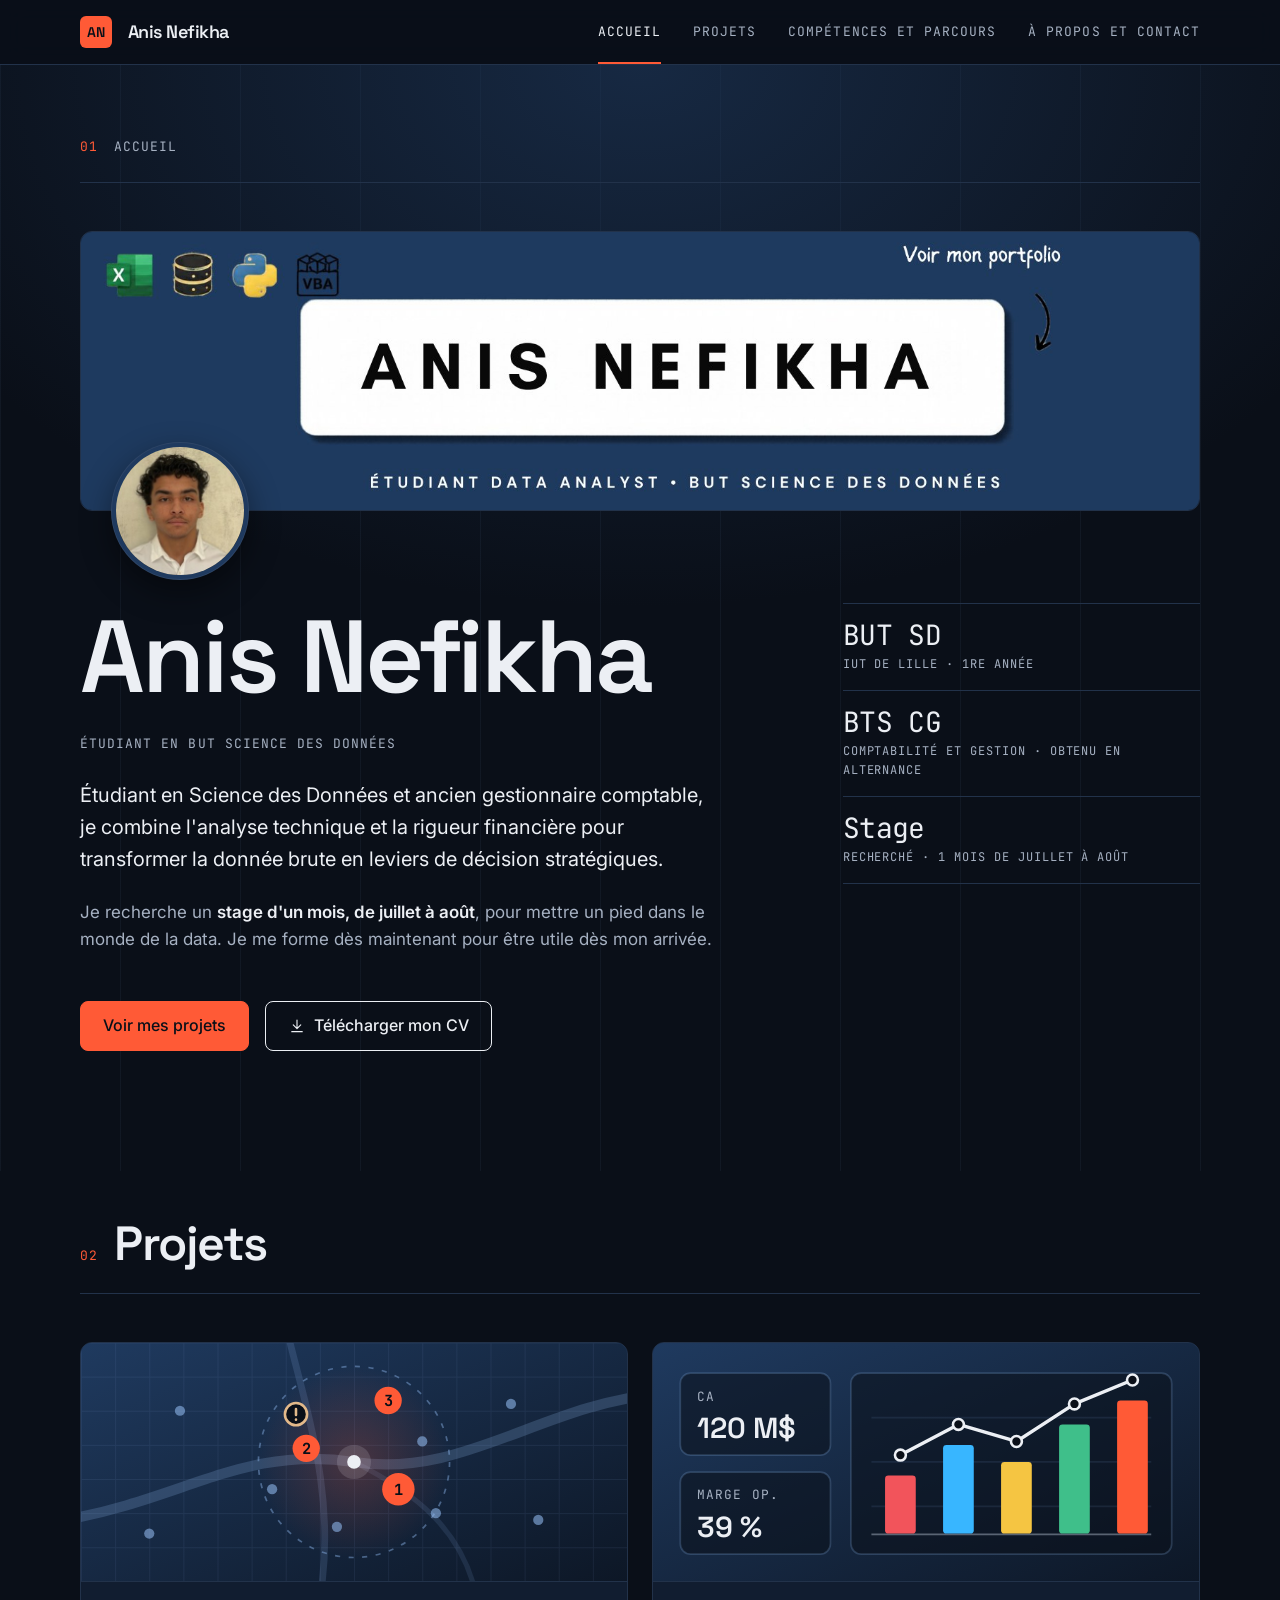
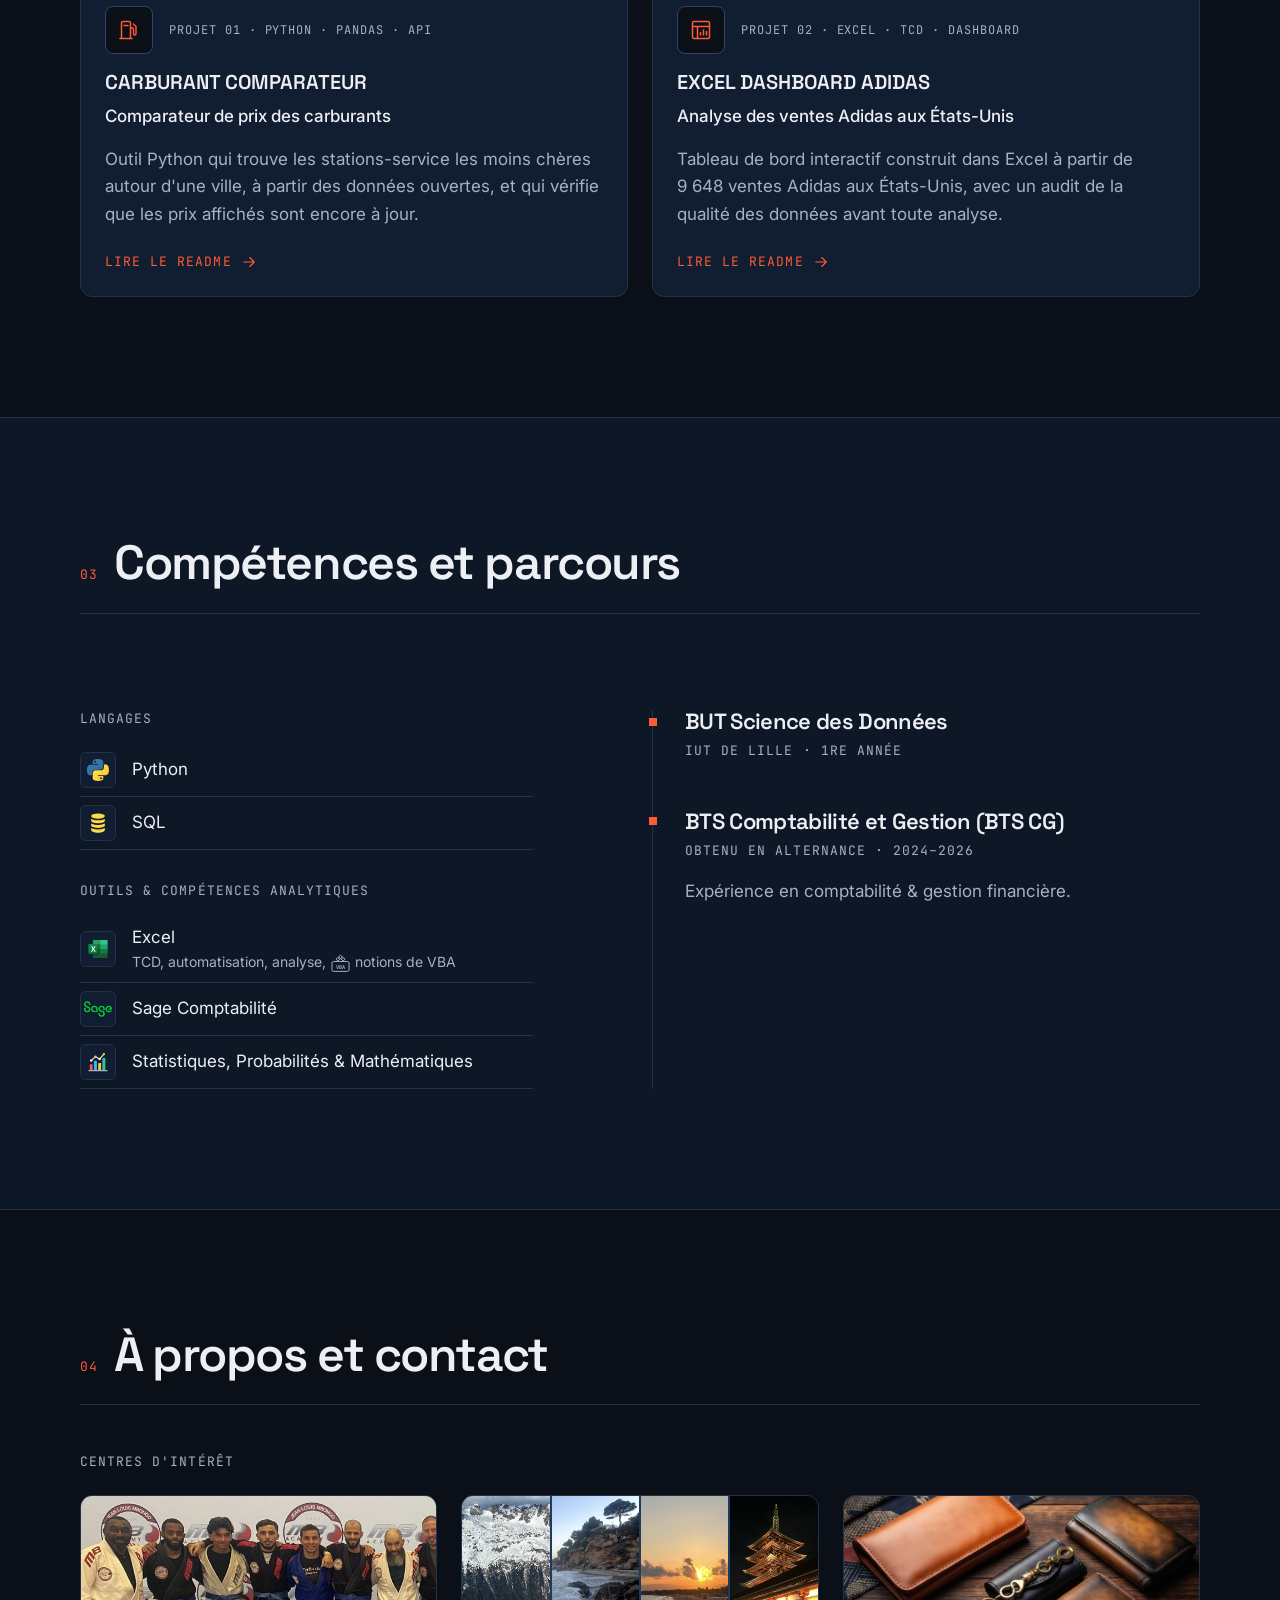
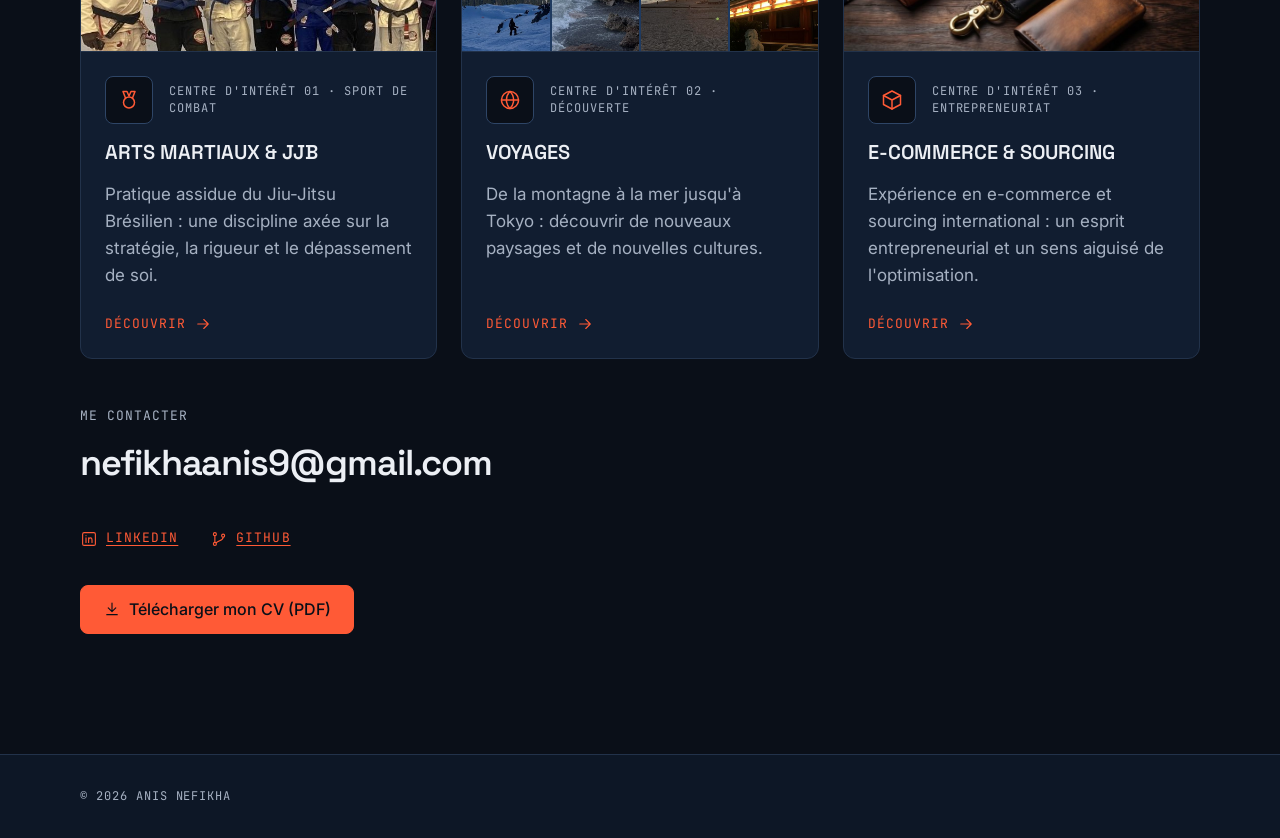
==== commit e95d2586: "Photo sur la carte E-commerce et lien vers le dépôt Excel Adidas" ====
--- a/index.html
+++ b/index.html
@@ -327,7 +327,7 @@
           <li data-reveal>
             <article class="project-card">
               <div class="project-card__cover" aria-hidden="true">
-                <div class="cover-illustration" aria-hidden="true"><svg class="icon"><use href="#i-box"/></svg></div>
+                <img src="assets/images/passions/ecommerce-carte.jpg" alt="" width="800" height="350" loading="lazy">
               </div>
               <div class="project-card__body">
                 <div class="project-card__head">
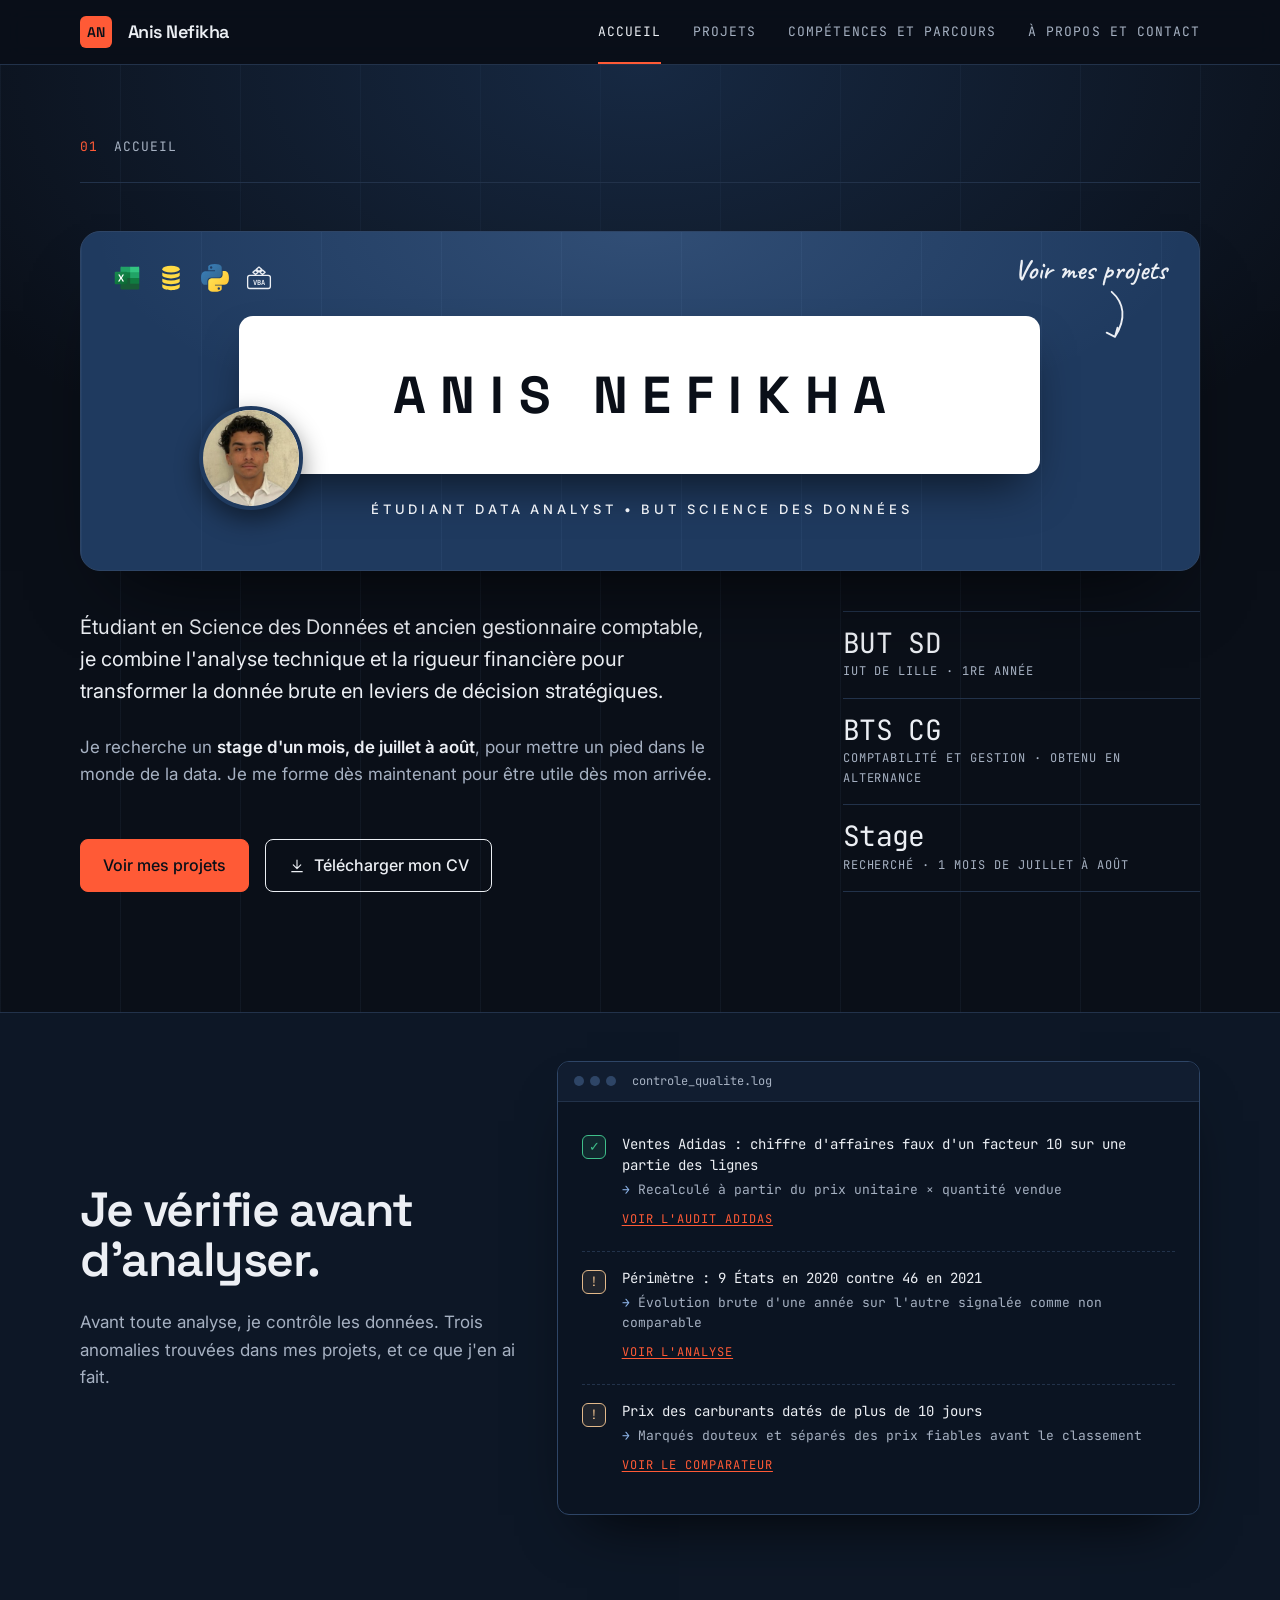
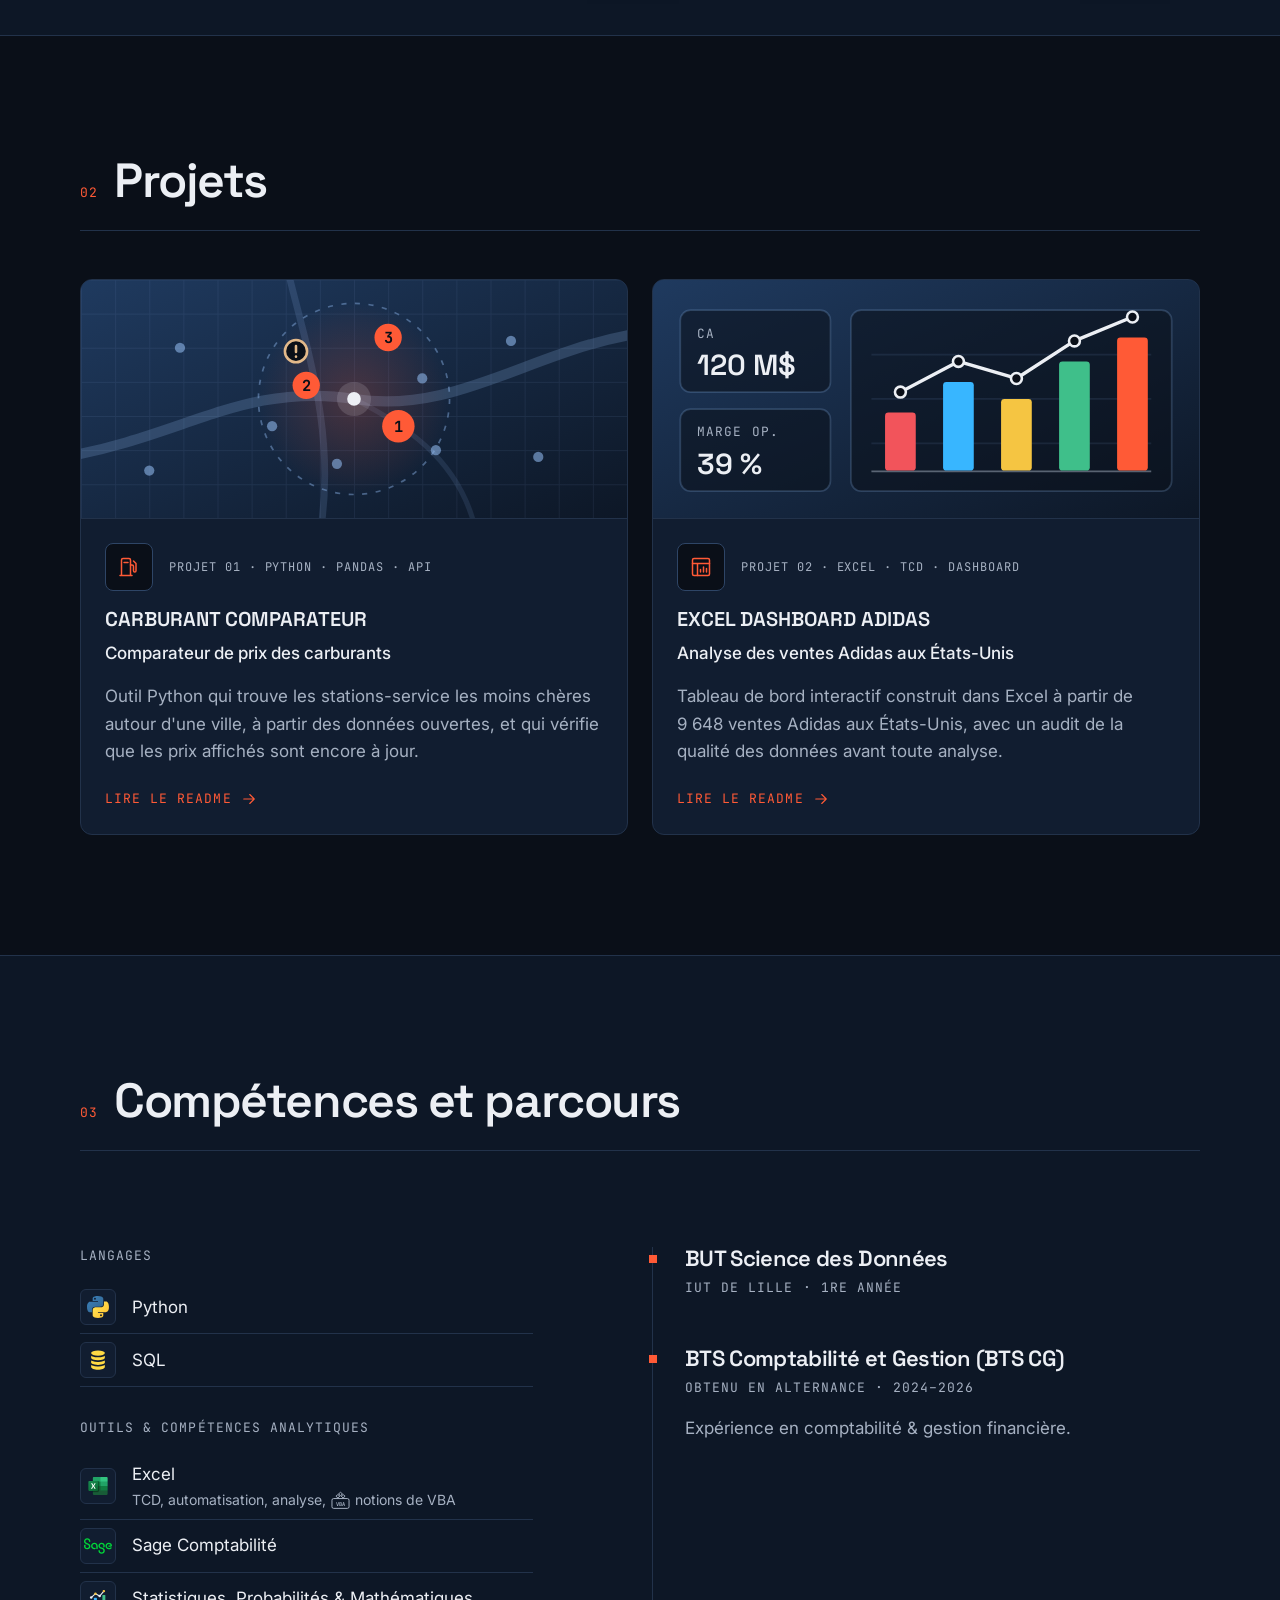
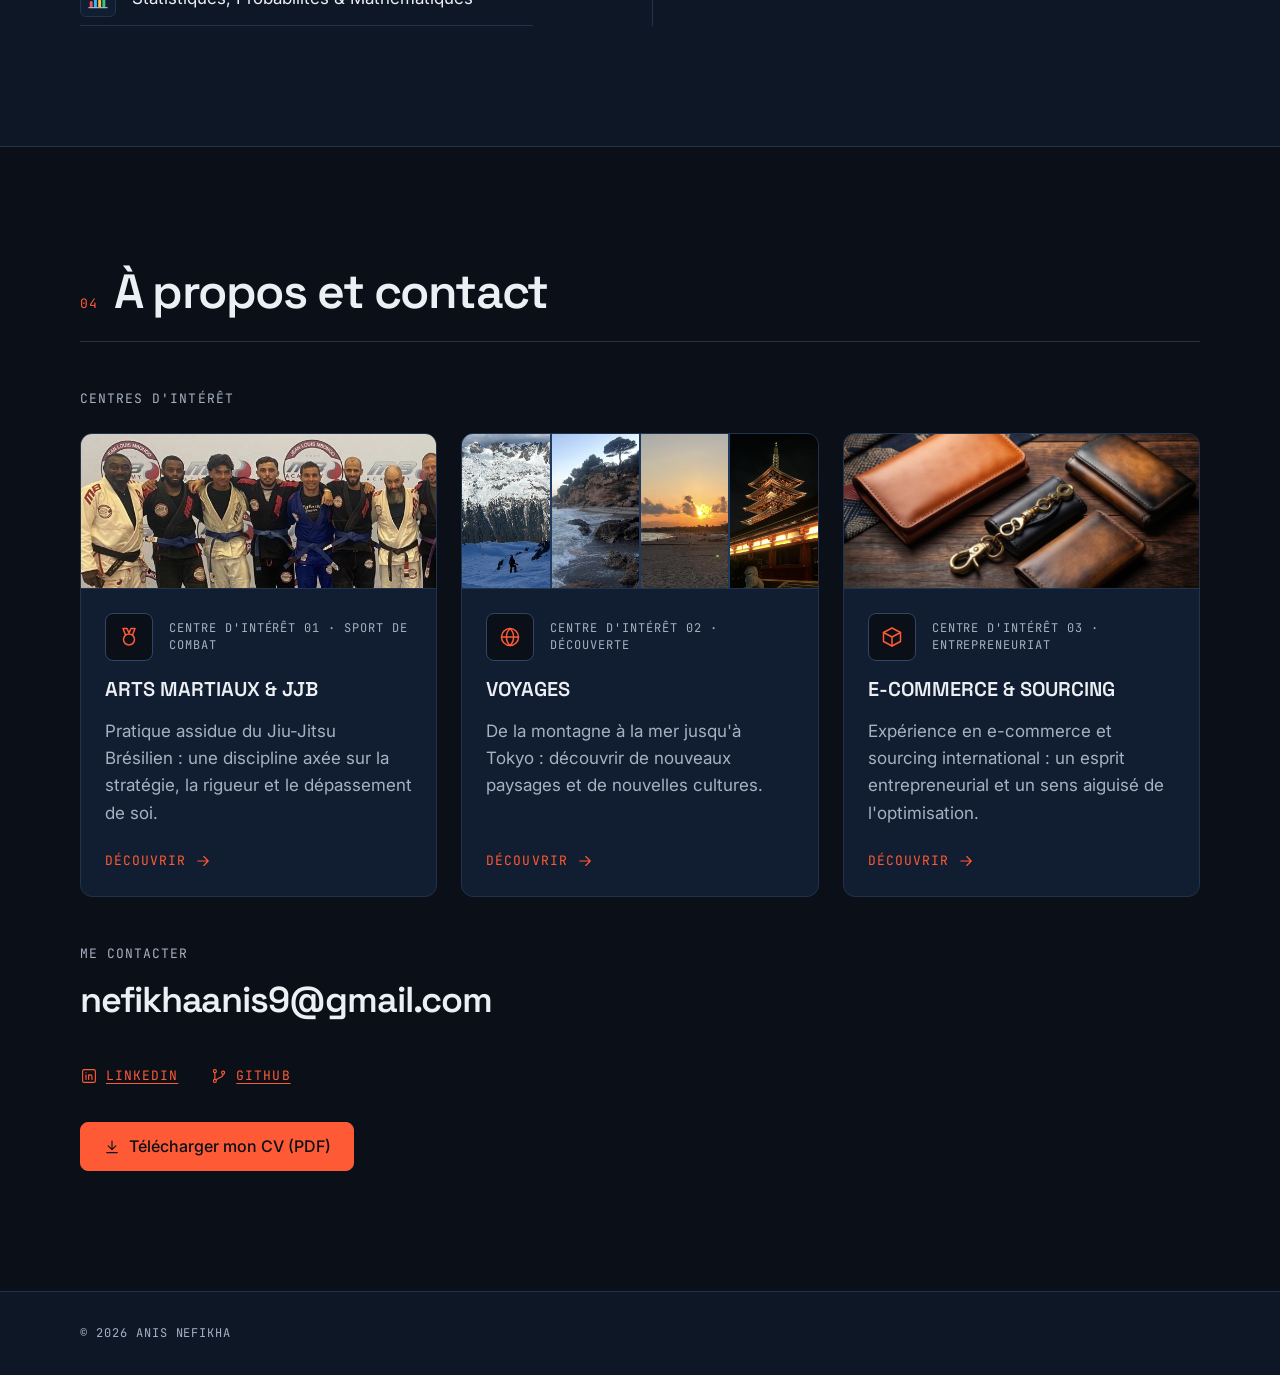
==== commit ad48784b: "Hero signature (bannière LinkedIn en HTML) et journal de contrôle qualité" ====
--- a/index.html
+++ b/index.html
@@ -24,7 +24,9 @@
   <!-- Polices Google : uniquement les graisses utilisées, font-display: swap -->
   <link rel="preconnect" href="https://fonts.googleapis.com">
   <link rel="preconnect" href="https://fonts.gstatic.com" crossorigin>
-  <link rel="stylesheet" href="https://fonts.googleapis.com/css2?family=Inter:wght@400;500;600&family=JetBrains+Mono:wght@400&family=Space+Grotesk:wght@600&display=swap">
+  <link rel="stylesheet" href="https://fonts.googleapis.com/css2?family=Inter:wght@400;500;600&family=JetBrains+Mono:wght@400&family=Space+Grotesk:wght@600;700&display=swap">
+  <!-- Écriture manuscrite de la bannière : seulement les lettres de « Voir mes projets » -->
+  <link rel="stylesheet" href="https://fonts.googleapis.com/css2?family=Caveat:wght@600&text=Voir%20mes%20projets&display=swap">
 
   <!-- Feuilles de style : l'ordre compte (tokens → base → layout → composants) -->
   <link rel="stylesheet" href="css/01-tokens.css">
@@ -100,13 +102,29 @@
       <div class="container grid hero__grid">
         <p class="section-head" aria-hidden="true" data-reveal><span class="section-number">01</span> Accueil</p>
 
-        <!-- Bannière reprise de LinkedIn (le nom et le titre sont déjà dans le h1 et le sous-titre) -->
-        <img class="hero__banner banner-img" data-reveal src="assets/images/banniere-linkedin.jpg" alt="" width="1584" height="396">
-
-        <img class="hero__photo" data-reveal src="assets/images/anis-nefikha.jpg" alt="Portrait d'Anis Nefikha" width="260" height="260">
-
-        <h1 id="accueil-titre" class="hero__title" data-reveal>Anis Nefikha</h1>
-        <p class="section__subtitle hero__subtitle" data-reveal>Étudiant en BUT Science des Données</p>
+        <!-- Signature : la bannière LinkedIn recréée en HTML (nom = h1, net à toutes les tailles).
+             Seul moment animé au chargement, voir « Signature du hero » dans 04-components.css -->
+        <div class="signature">
+          <ul class="signature__tools" aria-label="Outils">
+            <li><svg viewBox="0 0 32 32" focusable="false" aria-hidden="true"><defs><linearGradient id="sigExcel" x1="4.494" x2="13.832" y1="-2092.086" y2="-2075.914" gradientTransform="translate(0 2100)" gradientUnits="userSpaceOnUse"><stop offset="0" stop-color="#18884f"/><stop offset=".5" stop-color="#117e43"/><stop offset="1" stop-color="#0b6631"/></linearGradient></defs><path fill="#185c37" d="M19.581 15.35L8.512 13.4v14.409A1.19 1.19 0 0 0 9.705 29h19.1A1.19 1.19 0 0 0 30 27.809V22.5Z"/><path fill="#21a366" d="M19.581 3H9.705a1.19 1.19 0 0 0-1.193 1.191V9.5L19.581 16l5.861 1.95L30 16V9.5Z"/><path fill="#107c41" d="M8.512 9.5h11.069V16H8.512Z"/><path fill="url(#sigExcel)" d="M3.194 8.85h11.938a1.193 1.193 0 0 1 1.194 1.191v11.918a1.193 1.193 0 0 1-1.194 1.191H3.194A1.19 1.19 0 0 1 2 21.959V10.041A1.19 1.19 0 0 1 3.194 8.85"/><path fill="#fff" d="m5.7 19.873l2.511-3.884l-2.3-3.862h1.847L9.013 14.6c.116.234.2.408.238.524h.017q.123-.281.26-.546l1.342-2.447h1.7l-2.359 3.84l2.419 3.905h-1.809l-1.45-2.711A2.4 2.4 0 0 1 9.2 16.8h-.024a1.7 1.7 0 0 1-.168.351l-1.493 2.722Z"/><path fill="#33c481" d="M28.806 3h-9.225v6.5H30V4.191A1.19 1.19 0 0 0 28.806 3"/><path fill="#107c41" d="M19.581 16H30v6.5H19.581Z"/></svg><span class="visually-hidden">Excel</span></li>
+            <li><svg viewBox="0 0 32 32" focusable="false" aria-hidden="true"><path fill="#ffda44" d="M8.562 15.256A21.2 21.2 0 0 0 16 16.449a21.2 21.2 0 0 0 7.438-1.194c1.864-.727 2.525-1.535 2.525-2V9.7a10.4 10.4 0 0 1-2.084 1.076A22.3 22.3 0 0 1 16 12.078a22.4 22.4 0 0 1-7.879-1.3A10.3 10.3 0 0 1 6.037 9.7v3.55c0 .474.663 1.278 2.525 2.006m0 6.705a15.6 15.6 0 0 0 2.6.741a25 25 0 0 0 4.838.453a25 25 0 0 0 4.838-.452a15.6 15.6 0 0 0 2.6-.741c1.864-.727 2.525-1.535 2.525-2v-3.39a10.7 10.7 0 0 1-1.692.825A23.5 23.5 0 0 1 16 18.74a23.5 23.5 0 0 1-8.271-1.348a11 11 0 0 1-1.692-.825v3.393c0 .466.663 1.271 2.525 2.001M16 30c5.5 0 9.963-1.744 9.963-3.894v-2.837a10.5 10.5 0 0 1-1.535.762l-.157.063A23.5 23.5 0 0 1 16 25.445a23.4 23.4 0 0 1-8.271-1.351l-.157-.063a10.5 10.5 0 0 1-1.535-.762v2.837C6.037 28.256 10.5 30 16 30"/><ellipse cx="16" cy="5.894" fill="#ffda44" rx="9.963" ry="3.894"/></svg><span class="visually-hidden">SQL</span></li>
+            <li><svg viewBox="0 0 256 255" focusable="false" aria-hidden="true"><defs><linearGradient id="sigPython0" x1="12.959%" x2="79.639%" y1="12.039%" y2="78.201%"><stop offset="0%" stop-color="#387EB8"/><stop offset="100%" stop-color="#366994"/></linearGradient><linearGradient id="sigPython1" x1="19.128%" x2="90.742%" y1="20.579%" y2="88.429%"><stop offset="0%" stop-color="#FFE052"/><stop offset="100%" stop-color="#FFC331"/></linearGradient></defs><path fill="url(#sigPython0)" d="M126.916.072c-64.832 0-60.784 28.115-60.784 28.115l.072 29.128h61.868v8.745H41.631S.145 61.355.145 126.77c0 65.417 36.21 63.097 36.21 63.097h21.61v-30.356s-1.165-36.21 35.632-36.21h61.362s34.475.557 34.475-33.319V33.97S194.670.072 126.916.072M92.802 19.66a11.12 11.12 0 0 1 11.13 11.13a11.12 11.12 0 0 1-11.13 11.13a11.12 11.12 0 0 1-11.13-11.13a11.12 11.12 0 0 1 11.13-11.13"/><path fill="url(#sigPython1)" d="M128.757 254.126c64.832 0 60.784-28.115 60.784-28.115l-.072-29.127H127.6v-8.745h86.441s41.486 4.705 41.486-60.712c0-65.416-36.21-63.096-36.21-63.096h-21.61v30.355s1.165 36.21-35.632 36.21h-61.362s-34.475-.557-34.475 33.32v56.013s-5.235 33.897 62.518 33.897m34.114-19.586a11.12 11.12 0 0 1-11.13-11.13a11.12 11.12 0 0 1 11.13-11.131a11.12 11.12 0 0 1 11.13 11.13a11.12 11.12 0 0 1-11.13 11.13"/></svg><span class="visually-hidden">Python</span></li>
+            <li><svg class="signature__vba" viewBox="0 0 32 32" focusable="false" aria-hidden="true"><path d="M9 9.5l3-2.5 3 2.5-3 2.5zM17 9.5l3-2.5 3 2.5-3 2.5zM13 6l3-2.5L19 6l-3 2.5z"/><rect x="3" y="13" width="26" height="15" rx="2.5"/><text x="16" y="24.5" text-anchor="middle">VBA</text></svg><span class="visually-hidden">VBA</span></li>
+          </ul>
+
+          <!-- Annotation manuscrite de la bannière : raccourci vers les projets (tablette et desktop) -->
+          <a class="signature__note" href="#projets">
+            <span>Voir mes projets</span>
+            <svg viewBox="0 0 48 64" focusable="false" aria-hidden="true"><path pathLength="1" d="M20 3c15 13 18 32 4 54M24 57l-10-5M24 57l3-11"/></svg>
+          </a>
+
+          <div class="signature__card">
+            <h1 id="accueil-titre" class="signature__name">Anis Nefikha</h1>
+            <img class="signature__photo" src="assets/images/anis-nefikha.jpg" alt="Portrait d'Anis Nefikha" width="260" height="260">
+          </div>
+
+          <p class="signature__role">Étudiant data analyst <span aria-hidden="true">•</span> BUT Science des Données</p>
+        </div>
 
         <p class="hero__intro" data-reveal>Étudiant en Science des Données et ancien gestionnaire comptable, je combine l'analyse technique et la rigueur financière pour transformer la donnée brute en leviers de décision stratégiques.</p>
 
@@ -135,6 +153,49 @@
             <dd class="report__value">Stage</dd>
           </div>
         </dl>
+      </div>
+    </section>
+
+    <!-- ============================================================
+         FIL ROUGE : contrôle qualité (3 anomalies réelles, tirées des pages projets)
+         Les lignes s'affichent une à une quand le panneau entre dans l'écran (main.js).
+         ============================================================ -->
+    <section class="section audit" id="verification" aria-labelledby="audit-titre">
+      <div class="container grid audit__grid">
+        <div class="audit__intro" data-reveal>
+          <h2 id="audit-titre" class="audit__title">Je vérifie avant d'analyser.</h2>
+          <p class="audit__lead">Avant toute analyse, je contrôle les données. Trois anomalies trouvées dans mes projets, et ce que j'en ai fait.</p>
+        </div>
+
+        <figure class="log" data-log>
+          <figcaption class="log__bar"><span class="log__dots" aria-hidden="true"><i></i><i></i><i></i></span>controle_qualite.log</figcaption>
+          <ol class="log__lines">
+            <li class="log__line" style="--i: 0">
+              <span class="log__status log__status--ok" aria-hidden="true">✓</span>
+              <div class="log__text">
+                <p class="log__check"><span class="visually-hidden">Corrigé : </span>Ventes Adidas : chiffre d'affaires faux d'un facteur 10 sur une partie des lignes</p>
+                <p class="log__fix">Recalculé à partir du prix unitaire × quantité vendue</p>
+                <a class="log__link" href="projets/dashboard-adidas.html#etape-2">Voir l'audit Adidas</a>
+              </div>
+            </li>
+            <li class="log__line" style="--i: 1">
+              <span class="log__status log__status--warn" aria-hidden="true">!</span>
+              <div class="log__text">
+                <p class="log__check"><span class="visually-hidden">Signalé : </span>Périmètre : 9 États en 2020 contre 46 en 2021</p>
+                <p class="log__fix">Évolution brute d'une année sur l'autre signalée comme non comparable</p>
+                <a class="log__link" href="projets/dashboard-adidas.html#etape-5">Voir l'analyse</a>
+              </div>
+            </li>
+            <li class="log__line" style="--i: 2">
+              <span class="log__status log__status--warn" aria-hidden="true">!</span>
+              <div class="log__text">
+                <p class="log__check"><span class="visually-hidden">Signalé : </span>Prix des carburants datés de plus de 10 jours</p>
+                <p class="log__fix">Marqués douteux et séparés des prix fiables avant le classement</p>
+                <a class="log__link" href="projets/comparateur-carburants.html#etape-5">Voir le comparateur</a>
+              </div>
+            </li>
+          </ol>
+        </figure>
       </div>
     </section>
 
--- a/css/01-tokens.css
+++ b/css/01-tokens.css
@@ -21,12 +21,16 @@
   --color-grid: rgba(141, 180, 232, 0.06); /* trame de la signature */
   --color-glow: rgba(31, 58, 95, 0.6);     /* halo bleu derrière le hero */
   --color-warning: #E3B98A;     /* chaînes de code et alertes « Attention » : 10.6:1 sur le fond */
+  --color-ok: #3FBF8A;          /* contrôle validé (journal qualité) : 7.4:1 sur le fond */
+  --color-paper: #FFFFFF;       /* carte blanche de la signature, seule surface claire du site */
+  --color-terminal: #0B1422;    /* fond du journal de contrôle qualité */
   --header-bg: rgba(10, 15, 24, 0.88);
 
   /* Polices (les « Fallback » limitent le décalage au chargement, voir 02-base.css) */
   --font-heading: "Space Grotesk", "Space Grotesk Fallback", system-ui, sans-serif;
   --font-body: "Inter", "Inter Fallback", system-ui, sans-serif;
   --font-mono: "JetBrains Mono", "JetBrains Mono Fallback", ui-monospace, monospace;
+  --font-hand: "Caveat", "Segoe Print", cursive; /* annotation manuscrite de la signature uniquement */
 
   /* Échelle typographique */
   --text-h1: clamp(3rem, 8vw, 6.5rem);
@@ -69,8 +73,8 @@
 
   /* Mouvement */
   --duration-hover: 200ms;
-  --duration-reveal: 700ms;
-  --reveal-offset: 24px;
+  --duration-reveal: 600ms;
+  --reveal-offset: 14px;        /* apparitions discrètes : le moment fort reste la signature */
   --reveal-step: 90ms;          /* décalage entre deux éléments qui apparaissent ensemble */
   --ease: cubic-bezier(0.2, 0, 0, 1);
   --ease-out: cubic-bezier(0.16, 1, 0.3, 1);
--- a/css/03-layout.css
+++ b/css/03-layout.css
@@ -247,37 +247,20 @@
   margin-bottom: var(--space-4);
 }
 
-.hero__title {
-  max-width: 12ch;
-}
-
-/* Bannière : reprise de LinkedIn, en haut du hero */
-.hero__banner {
-  margin-bottom: 0;
-}
-
-/* Portrait : rond, posé à cheval sur le bas de la bannière */
-.hero__photo {
-  position: relative;
-  z-index: 1;
-  width: 72px;
-  height: 72px;
-  /* Ne déborde que d'un tiers sur la bannière pour ne pas cacher le nom */
-  margin-top: calc(-24px - var(--space-4));
-  margin-left: var(--space-3);
-  object-fit: cover;
-  border: 4px solid var(--color-navy);
-  border-radius: 50%;
-  background-color: var(--color-surface);
-  box-shadow: 0 0 0 1px var(--color-border-strong), 0 12px 32px rgba(0, 0, 0, 0.45);
-}
-
-.hero__subtitle {
-  font-family: var(--font-mono);
-  font-size: var(--text-label);
-  letter-spacing: var(--tracking-label);
-  text-transform: uppercase;
-  color: var(--color-muted);
+/* La signature est suivie du texte : un peu plus d'air que le gap de la grille */
+.hero__grid > .signature {
+  margin-bottom: var(--space-3);
+}
+
+/* --- Fil rouge : contrôle qualité ------------------------------------------ */
+.audit {
+  background-color: var(--color-bg-deep);
+  border-block: 1px solid var(--color-border);
+}
+
+.audit__grid {
+  row-gap: var(--space-5);
+  align-items: center;
 }
 
 /* --- Pages projets -------------------------------------------------------- */
@@ -352,13 +335,6 @@
     grid-column: span 6;
   }
 
-  .hero__photo {
-    width: 104px;
-    height: 104px;
-    margin-top: calc(-40px - var(--space-4));
-    margin-left: var(--space-5);
-  }
-
   /* Un seul projet : la carte prend plus de place pour ne pas laisser un vide */
   .project-list > li:only-child {
     grid-column: span 8;
@@ -396,31 +372,25 @@
     grid-column: 1 / 8;
   }
 
-  .hero__grid > .section-head {
+  .hero__grid > .section-head,
+  .hero__grid > .signature {
     grid-column: 1 / -1;
   }
 
-  .hero__grid > .hero__title {
-    grid-column: 1 / 9;
-  }
-
-  .hero__grid > .hero__banner {
-    grid-column: 1 / -1;
-  }
-
-  /* Rangées : 1 en-tête, 2 bannière, 3 portrait, 4 titre, 5+ texte et boutons */
+  /* Rangées : 1 en-tête, 2 signature, 3 accroche, 4 objectif, 5 boutons */
   .hero__grid > .hero__report {
     grid-column: 9 / -1;
-    grid-row: 4 / span 4;
+    grid-row: 3 / span 3;
     align-self: start;
   }
 
-  .hero__grid > .hero__photo {
-    grid-column: 1 / -1;
-    width: 136px;
-    height: 136px;
-    margin-top: calc(-68px - var(--space-4));
-    margin-left: var(--space-5);
+  /* Fil rouge : titre à gauche, journal à droite */
+  .audit__grid > .audit__intro {
+    grid-column: 1 / 6;
+  }
+
+  .audit__grid > .log {
+    grid-column: 6 / -1;
   }
 
   /* Compétences à gauche, timeline à droite */
--- a/css/04-components.css
+++ b/css/04-components.css
@@ -123,15 +123,375 @@
   }
 }
 
-/* --- Bannière du hero (reprise de LinkedIn) ------------------------------ */
-.banner-img {
+/* --- Signature du hero : la bannière LinkedIn, recréée en HTML ----------- */
+/* Panneau bleu marine, logos des outils, carte blanche avec le nom (h1),
+   portrait, sous-titre espacé et annotation manuscrite vers les projets. */
+.signature {
+  position: relative;
+  display: grid;
+  justify-items: center;
+  gap: var(--space-4);
+  padding: var(--space-4) var(--space-3) var(--space-5);
+  background-color: var(--color-navy);
+  background-image:
+    radial-gradient(ellipse 70% 90% at 50% 0%, rgba(141, 180, 232, 0.16), transparent 70%),
+    repeating-linear-gradient(to right, var(--color-grid) 0, var(--color-grid) 1px, transparent 1px, transparent var(--grid-step));
+  border: 1px solid var(--color-border-strong);
+  border-radius: 20px;
+  box-shadow: 0 40px 80px -40px rgba(0, 0, 0, 0.8);
+}
+
+.signature__tools {
+  display: flex;
+  gap: var(--space-3);
+  justify-self: start;
+  padding: 0;
+  list-style: none;
+}
+
+.signature__tools svg {
+  width: 1.75rem;
+  height: 1.75rem;
+}
+
+/* VBA au trait, comme sur la bannière */
+.signature__vba {
+  fill: none;
+  stroke: var(--color-text);
+  stroke-width: 1.5;
+  stroke-linejoin: round;
+}
+
+.signature__vba text {
+  font-family: var(--font-mono);
+  font-size: 8px;
+  font-weight: 700;
+  fill: var(--color-text);
+  stroke: none;
+}
+
+.signature__card {
+  position: relative;
   width: 100%;
-  height: auto;
-  aspect-ratio: 1584 / 396;
+  padding: var(--space-5) var(--space-4);
+  text-align: center;
+  background-color: var(--color-paper);
+  border-radius: 14px;
+  box-shadow: 0 24px 48px -16px rgba(0, 0, 0, 0.65);
+}
+
+/* Le nom en capitales très espacées. padding-left compense l'espace laissé
+   après la dernière lettre, pour que le nom reste centré. */
+.signature__name {
+  padding-left: 0.28em;
+  font-size: clamp(1.75rem, 5vw, 3.25rem);
+  font-weight: 700;
+  line-height: 1.2;
+  letter-spacing: 0.28em;
+  text-transform: uppercase;
+  text-wrap: balance;
+  color: var(--color-bg);
+}
+
+/* Portrait : posé sur le coin bas gauche de la carte */
+.signature__photo {
+  position: absolute;
+  bottom: -28px;
+  left: var(--space-2);
+  width: 56px;
+  height: 56px;
   object-fit: cover;
+  border: 3px solid var(--color-navy);
+  border-radius: 50%;
   background-color: var(--color-surface);
-  border: 1px solid var(--color-border);
+  box-shadow: 0 10px 24px rgba(0, 0, 0, 0.45);
+}
+
+.signature__role {
+  max-width: none;
+  margin-top: var(--space-3); /* laisse passer le portrait sur mobile */
+  padding-left: 0.3em;
+  font-size: var(--text-label-sm);
+  font-weight: 500;
+  line-height: 1.8;
+  letter-spacing: 0.3em;
+  text-align: center;
+  text-transform: uppercase;
+  color: var(--color-text);
+}
+
+/* Annotation manuscrite : desktop uniquement, dans la marge droite de la carte */
+.signature__note {
+  display: none;
+}
+
+@media (min-width: 48em) {
+  .signature {
+    padding: var(--space-5) var(--space-5) var(--space-6);
+  }
+
+  .signature__card {
+    padding: var(--space-6) var(--space-5);
+  }
+
+  .signature__photo {
+    bottom: -36px;
+    left: -40px;
+    width: 104px;
+    height: 104px;
+    border-width: 4px;
+  }
+
+  .signature__role {
+    margin-top: 0;
+    font-size: var(--text-label);
+  }
+}
+
+@media (min-width: 64em) {
+  .signature__card {
+    width: 76%;
+  }
+
+  .signature__note {
+    position: absolute;
+    top: var(--space-4);
+    right: var(--space-5);
+    display: flex;
+    flex-direction: column;
+    align-items: flex-end;
+    font-family: var(--font-hand);
+    font-size: 1.75rem;
+    font-weight: 600;
+    line-height: 1;
+    color: var(--color-text);
+    text-decoration: none;
+  }
+
+  .signature__note svg {
+    width: 2.5rem;
+    height: 3.5rem;
+    margin: var(--space-1) var(--space-5) 0 0;
+    fill: none;
+    stroke: currentColor;
+    stroke-width: 2.2;
+    stroke-linecap: round;
+    stroke-linejoin: round;
+    transition: transform var(--duration-hover) var(--ease);
+  }
+
+  .signature__note:hover {
+    color: var(--color-accent);
+  }
+
+  .signature__note:hover svg {
+    transform: translateY(3px);
+  }
+}
+
+/* Moment fort du chargement (le seul de la page) : la carte se pose, le nom
+   s'ouvre depuis le centre, le portrait et les logos arrivent, la flèche se dessine. */
+@media (prefers-reduced-motion: no-preference) {
+  .signature__card {
+    animation: signature-card 900ms var(--ease-out) 100ms both;
+  }
+
+  .signature__name {
+    animation: signature-name 900ms var(--ease-out) 300ms both;
+  }
+
+  .signature__photo {
+    animation: signature-pop 500ms var(--ease-out) 700ms both;
+  }
+
+  .signature__role,
+  .signature__tools li {
+    animation: signature-rise 600ms var(--ease-out) 650ms both;
+  }
+
+  .signature__tools li:nth-child(1) { animation-delay: 250ms; }
+  .signature__tools li:nth-child(2) { animation-delay: 320ms; }
+  .signature__tools li:nth-child(3) { animation-delay: 390ms; }
+  .signature__tools li:nth-child(4) { animation-delay: 460ms; }
+
+  .signature__note span {
+    animation: signature-rise 500ms var(--ease-out) 950ms both;
+  }
+
+  .signature__note path {
+    stroke-dasharray: 1;
+    animation: signature-draw 650ms ease-in-out 1150ms both;
+  }
+}
+
+@keyframes signature-card {
+  from { opacity: 0; transform: translateY(24px) rotate(-1.5deg) scale(0.97); }
+  to { opacity: 1; transform: none; }
+}
+
+@keyframes signature-name {
+  from { opacity: 0; clip-path: inset(0 50%); }
+  to { opacity: 1; clip-path: inset(0 0); }
+}
+
+@keyframes signature-pop {
+  from { opacity: 0; transform: scale(0.8); }
+  to { opacity: 1; transform: none; }
+}
+
+@keyframes signature-rise {
+  from { opacity: 0; transform: translateY(10px); }
+  to { opacity: 1; transform: none; }
+}
+
+@keyframes signature-draw {
+  from { stroke-dashoffset: 1; }
+  to { stroke-dashoffset: 0; }
+}
+
+/* --- Fil rouge : journal de contrôle qualité ------------------------------ */
+.audit__title {
+  max-width: 14ch;
+  text-wrap: balance;
+}
+
+.audit__lead {
+  max-width: 44ch;
+  margin-top: var(--space-4);
+  color: var(--color-muted);
+}
+
+.log {
+  overflow: hidden;
+  background-color: var(--color-terminal);
+  border: 1px solid var(--color-border-strong);
   border-radius: var(--radius-md);
+  box-shadow: 0 30px 60px -30px rgba(0, 0, 0, 0.9);
+}
+
+.log__bar {
+  display: flex;
+  align-items: center;
+  gap: var(--space-3);
+  padding: 10px var(--space-3);
+  font-family: var(--font-mono);
+  font-size: var(--text-label-sm);
+  color: var(--color-muted);
+  background-color: var(--color-surface);
+  border-bottom: 1px solid var(--color-border);
+}
+
+.log__dots {
+  display: flex;
+  gap: 6px;
+}
+
+.log__dots i {
+  width: 10px;
+  height: 10px;
+  background-color: var(--color-border-strong);
+  border-radius: 50%;
+}
+
+.log__lines {
+  display: grid;
+  gap: var(--space-3);
+  padding: var(--space-4) var(--space-3);
+  list-style: none;
+}
+
+.log__line {
+  display: grid;
+  grid-template-columns: 1.5rem minmax(0, 1fr);
+  gap: var(--space-3);
+  max-width: none;
+  padding-bottom: var(--space-3);
+  border-bottom: 1px dashed var(--color-border);
+}
+
+.log__line:last-child {
+  padding-bottom: 0;
+  border-bottom: 0;
+}
+
+.log__status {
+  display: grid;
+  place-items: center;
+  width: 1.5rem;
+  height: 1.5rem;
+  margin-top: 0.1em;
+  font-family: var(--font-mono);
+  font-size: var(--text-label);
+  border: 1px solid;
+  border-radius: 6px;
+}
+
+.log__status--ok {
+  color: var(--color-ok);
+  background-color: rgba(63, 191, 138, 0.12);
+}
+
+.log__status--warn {
+  color: var(--color-warning);
+  background-color: rgba(227, 185, 138, 0.1);
+}
+
+.log__check {
+  font-family: var(--font-mono);
+  font-size: 0.875rem;
+  line-height: 1.5;
+  color: var(--color-text);
+}
+
+.log__fix {
+  margin-top: var(--space-1);
+  font-family: var(--font-mono);
+  font-size: var(--text-label);
+  line-height: 1.5;
+  color: var(--color-muted);
+}
+
+.log__fix::before {
+  content: "→ ";
+  color: var(--color-blue);
+}
+
+.log__link {
+  display: inline-flex;
+  align-items: center;
+  min-height: 2rem;
+  margin-top: var(--space-1);
+  font-family: var(--font-mono);
+  font-size: var(--text-label-sm);
+  letter-spacing: var(--tracking-label);
+  text-transform: uppercase;
+}
+
+@media (min-width: 48em) {
+  .log__lines {
+    padding: var(--space-5) var(--space-4);
+  }
+}
+
+/* Les contrôles « s'exécutent » un par un quand le journal entre dans l'écran
+   (main.js ajoute .is-run). Mouvement réduit ou sans JS : tout est affiché. */
+.reveal-on .log:not(.is-run) .log__line {
+  opacity: 0;
+}
+
+.reveal-on .log.is-run .log__line {
+  animation: log-line 520ms var(--ease-out) both;
+  animation-delay: calc(var(--i, 0) * 450ms + 200ms);
+}
+
+.reveal-on .log.is-run .log__status {
+  animation: signature-pop 400ms var(--ease-out) both;
+  animation-delay: calc(var(--i, 0) * 450ms + 450ms);
+}
+
+@keyframes log-line {
+  from { opacity: 0; clip-path: inset(0 100% 0 0); }
+  to { opacity: 1; clip-path: inset(0 0 0 0); }
 }
 
 /* --- Cartes projets : chaque carte ouvre la page du projet --------------- */
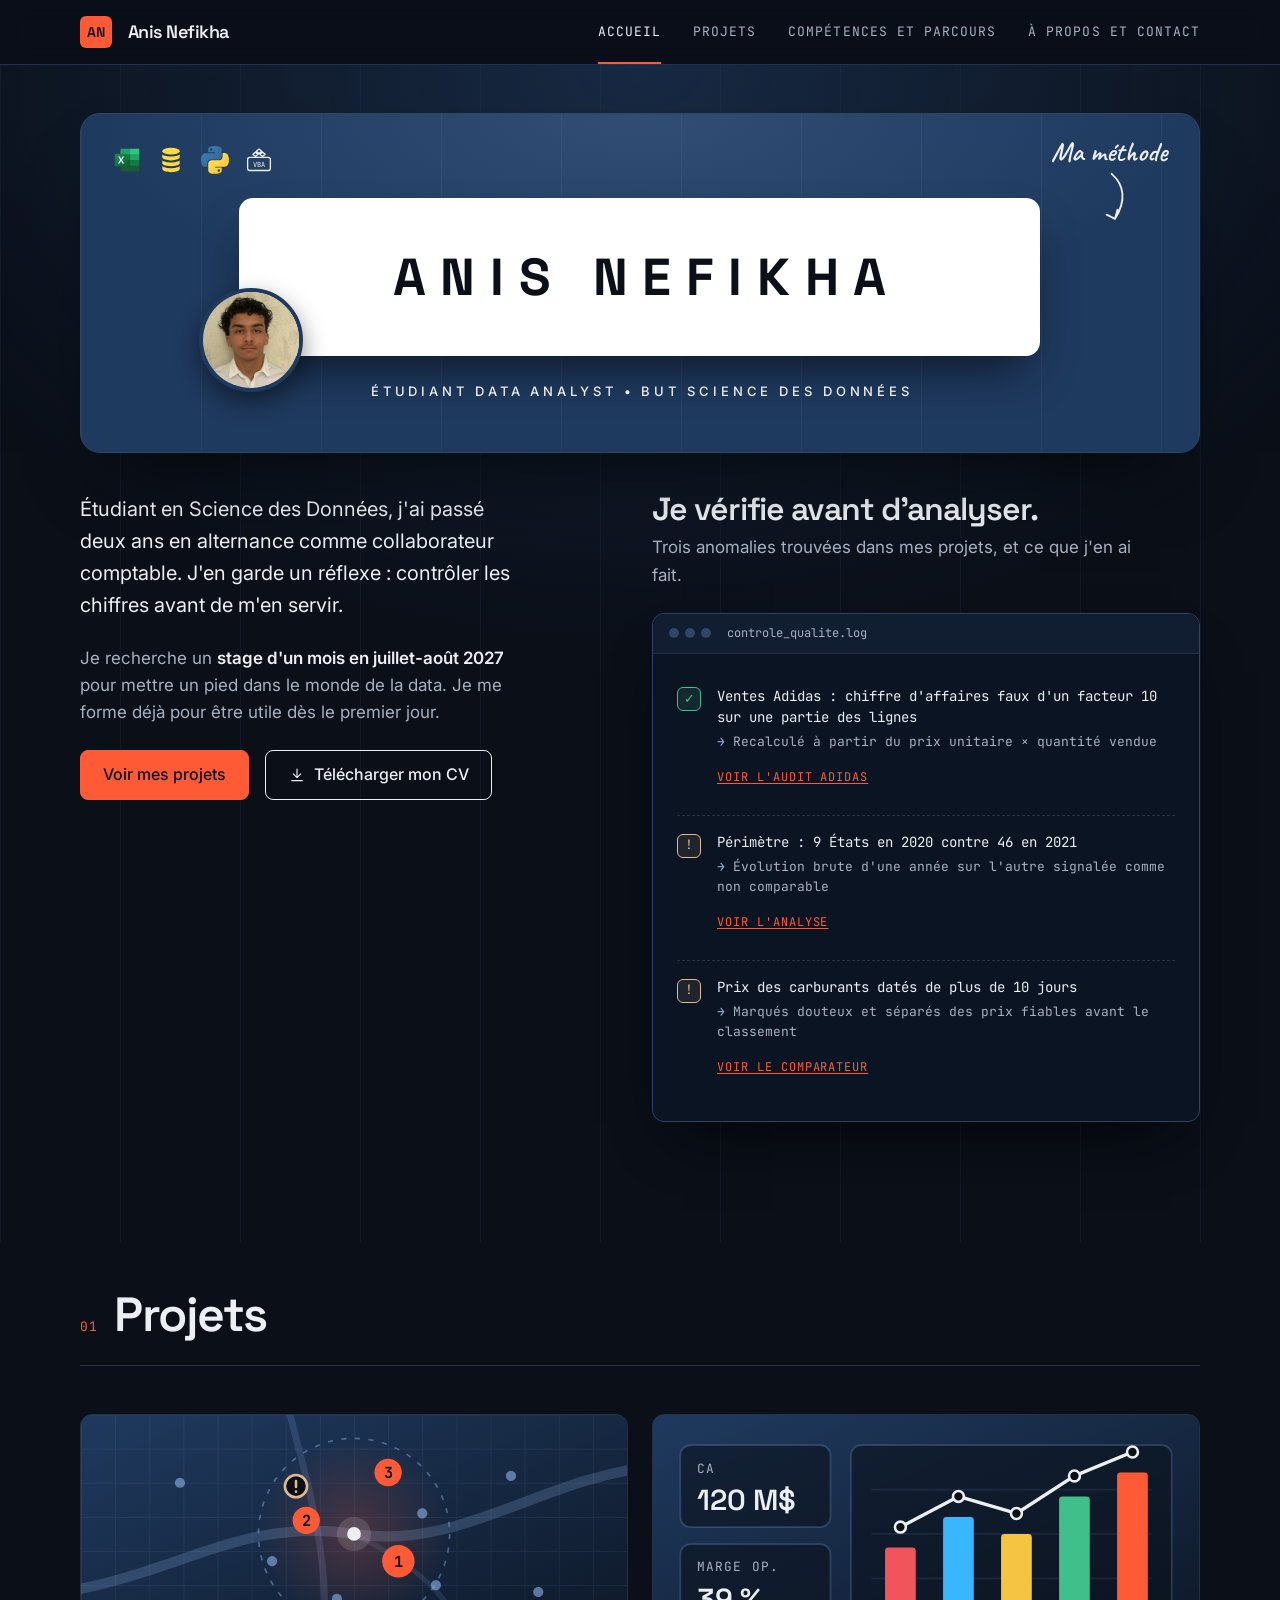
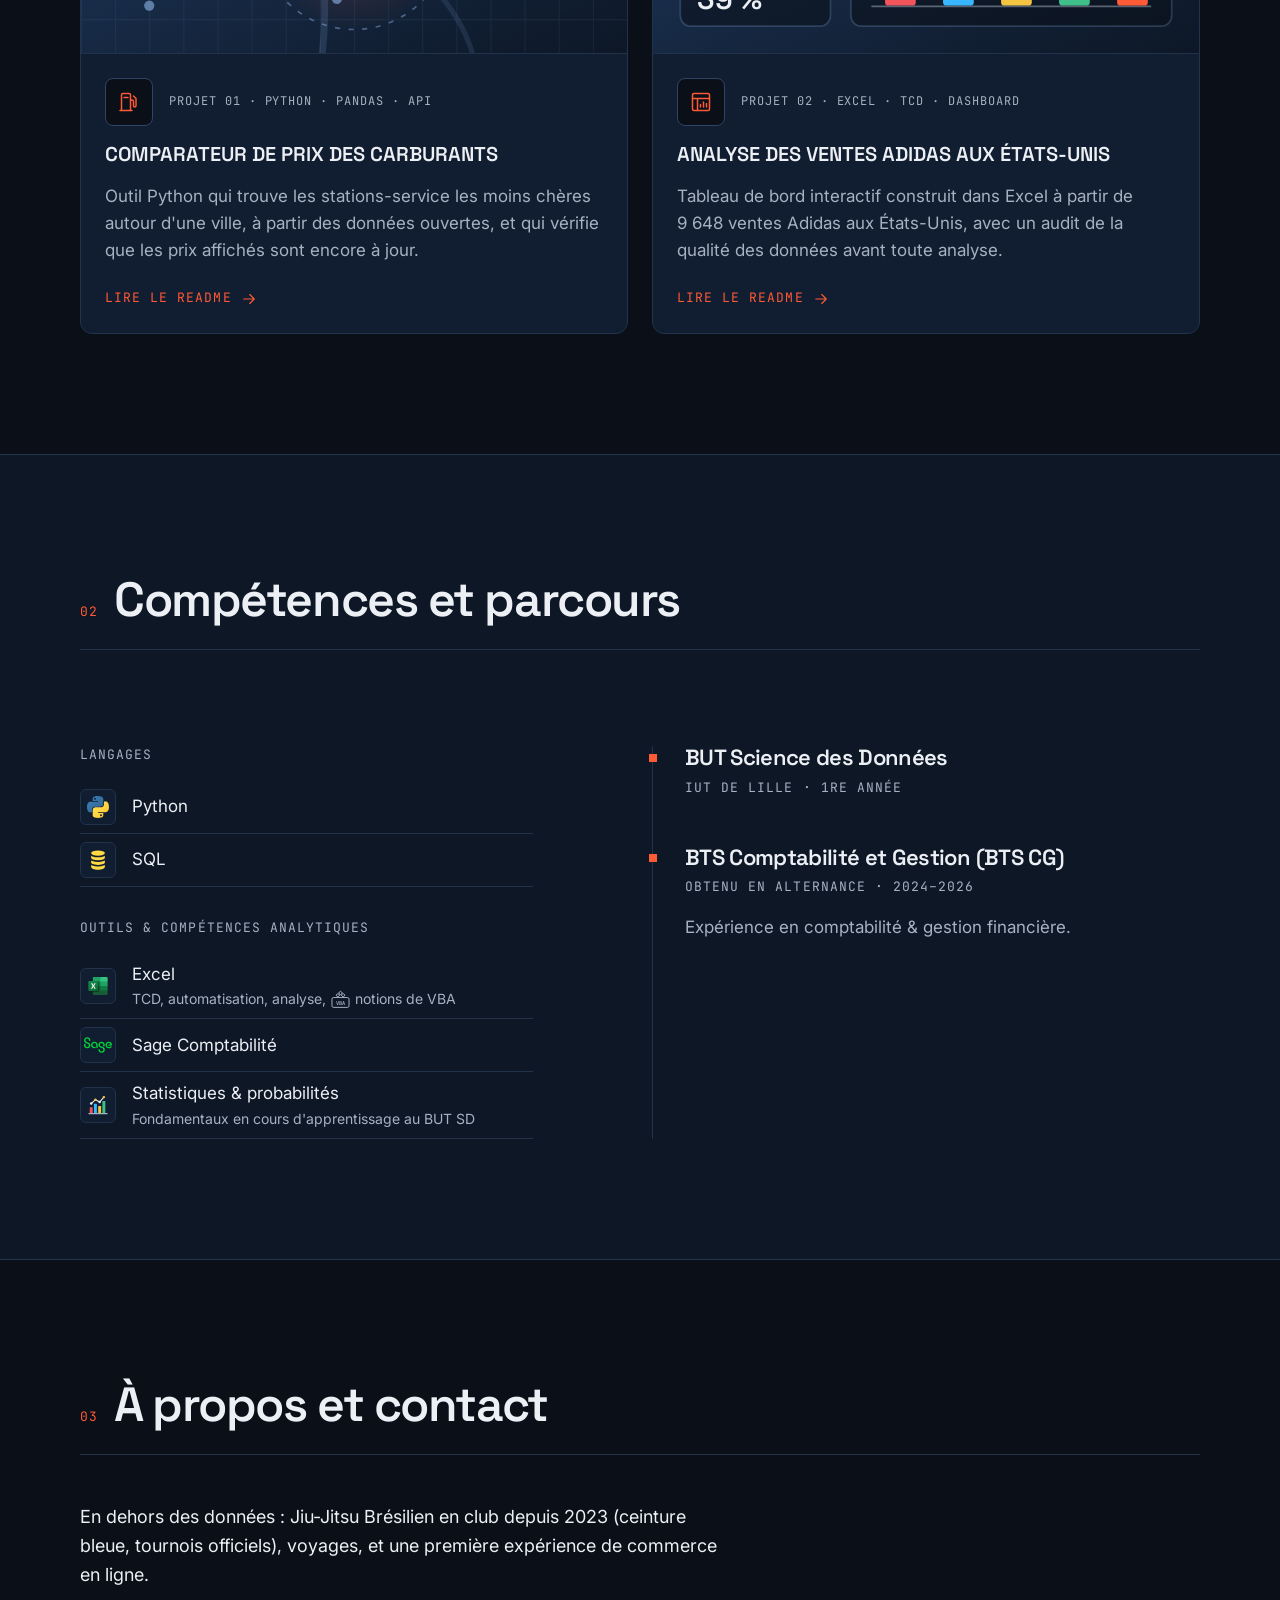
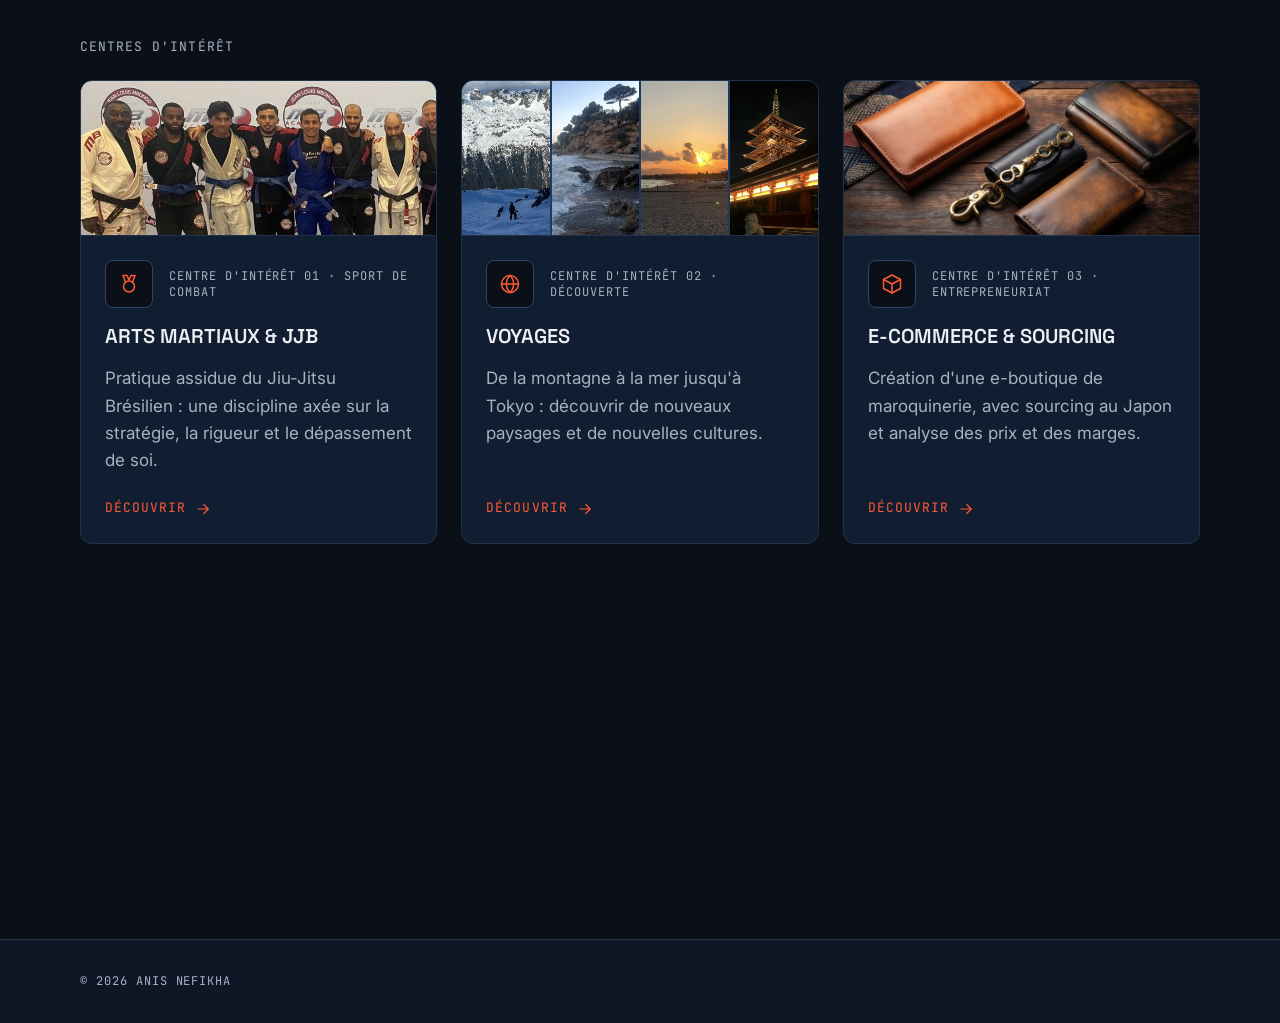
==== commit 1d455d71: "Retouches recruteur et relecture : journal qualité dans le hero, textes alignés sur le CV, accessibi" ====
--- a/index.html
+++ b/index.html
@@ -4,12 +4,12 @@
   <meta charset="UTF-8">
   <meta name="viewport" content="width=device-width, initial-scale=1">
   <title>Anis Nefikha — Data &amp; Python</title>
-  <meta name="description" content="Portfolio d'Anis Nefikha, étudiant en BUT Science des Données à l'IUT de Lille. Projets data et Python, à la recherche d'un stage d'un mois en data, de juillet à août.">
+  <meta name="description" content="Portfolio d'Anis Nefikha, étudiant en BUT Science des Données à l'IUT de Lille. Projets data et Python, à la recherche d'un stage d'un mois en data, en juillet-août 2027.">
   <meta name="theme-color" content="#0A0F18">
 
   <!-- Open Graph -->
   <meta property="og:title" content="Anis Nefikha — Data &amp; Python">
-  <meta property="og:description" content="Étudiant en BUT Science des Données (IUT de Lille), à la recherche d'un stage d'un mois en data, de juillet à août. Projets, compétences et contact.">
+  <meta property="og:description" content="Étudiant en BUT Science des Données (IUT de Lille), à la recherche d'un stage d'un mois en data, en juillet-août 2027. Projets, compétences et contact.">
   <meta property="og:type" content="website">
   <meta property="og:url" content="https://anis-nefikha.github.io/">
   <meta property="og:image" content="https://anis-nefikha.github.io/assets/images/apercu-partage.jpg">
@@ -25,8 +25,8 @@
   <link rel="preconnect" href="https://fonts.googleapis.com">
   <link rel="preconnect" href="https://fonts.gstatic.com" crossorigin>
   <link rel="stylesheet" href="https://fonts.googleapis.com/css2?family=Inter:wght@400;500;600&family=JetBrains+Mono:wght@400&family=Space+Grotesk:wght@600;700&display=swap">
-  <!-- Écriture manuscrite de la bannière : seulement les lettres de « Voir mes projets » -->
-  <link rel="stylesheet" href="https://fonts.googleapis.com/css2?family=Caveat:wght@600&text=Voir%20mes%20projets&display=swap">
+  <!-- Écriture manuscrite de la bannière : seulement les lettres de « Ma méthode », bloquante sur desktop uniquement -->
+  <link rel="stylesheet" href="https://fonts.googleapis.com/css2?family=Caveat:wght@600&text=Ma%20m%C3%A9thode&display=swap" media="(min-width: 64em)">
 
   <!-- Feuilles de style : l'ordre compte (tokens → base → layout → composants) -->
   <link rel="stylesheet" href="css/01-tokens.css">
@@ -100,8 +100,6 @@
          ============================================================ -->
     <section class="section section--accueil" id="accueil" aria-labelledby="accueil-titre">
       <div class="container grid hero__grid">
-        <p class="section-head" aria-hidden="true" data-reveal><span class="section-number">01</span> Accueil</p>
-
         <!-- Signature : la bannière LinkedIn recréée en HTML (nom = h1, net à toutes les tailles).
              Seul moment animé au chargement, voir « Signature du hero » dans 04-components.css -->
         <div class="signature">
@@ -112,60 +110,41 @@
             <li><svg class="signature__vba" viewBox="0 0 32 32" focusable="false" aria-hidden="true"><path d="M9 9.5l3-2.5 3 2.5-3 2.5zM17 9.5l3-2.5 3 2.5-3 2.5zM13 6l3-2.5L19 6l-3 2.5z"/><rect x="3" y="13" width="26" height="15" rx="2.5"/><text x="16" y="24.5" text-anchor="middle">VBA</text></svg><span class="visually-hidden">VBA</span></li>
           </ul>
 
-          <!-- Annotation manuscrite de la bannière : raccourci vers les projets (tablette et desktop) -->
-          <a class="signature__note" href="#projets">
-            <span>Voir mes projets</span>
-            <svg viewBox="0 0 48 64" focusable="false" aria-hidden="true"><path pathLength="1" d="M20 3c15 13 18 32 4 54M24 57l-10-5M24 57l3-11"/></svg>
-          </a>
-
           <div class="signature__card">
             <h1 id="accueil-titre" class="signature__name">Anis Nefikha</h1>
             <img class="signature__photo" src="assets/images/anis-nefikha.jpg" alt="Portrait d'Anis Nefikha" width="260" height="260">
           </div>
 
           <p class="signature__role">Étudiant data analyst <span aria-hidden="true">•</span> BUT Science des Données</p>
-        </div>
-
-        <p class="hero__intro" data-reveal>Étudiant en Science des Données et ancien gestionnaire comptable, je combine l'analyse technique et la rigueur financière pour transformer la donnée brute en leviers de décision stratégiques.</p>
-
-        <p class="hero__goal" data-reveal>Je recherche un <strong>stage d'un mois, de juillet à août</strong>, pour mettre un pied dans le monde de la data. Je me forme dès maintenant pour être utile dès mon arrivée.</p>
-
-        <div class="button-group" data-reveal>
-          <a class="button button--primary" href="#projets">Voir mes projets</a>
-          <a class="button button--secondary" href="assets/cv/cv-anis-nefikha.pdf">
-            <svg class="icon" aria-hidden="true"><use href="#i-download"/></svg>
-            Télécharger mon CV
+
+          <!-- Annotation manuscrite de la bannière (desktop uniquement) : la flèche désigne le journal
+               qualité, juste en dessous. Placée après le h1 pour l'ordre de lecture au clavier. -->
+          <a class="signature__note" href="#verification">
+            <span>Ma méthode</span>
+            <svg viewBox="0 0 48 64" focusable="false" aria-hidden="true"><path pathLength="1" d="M20 3c15 13 18 32 4 54M24 57l-10-5M24 57l3-11"/></svg>
           </a>
         </div>
 
-        <!-- Bloc « rapport » : 3 faits clés -->
-        <dl class="hero__report report" data-reveal>
-          <div class="report__row">
-            <dt class="report__label">IUT de Lille · 1re année</dt>
-            <dd class="report__value">BUT SD</dd>
+        <div class="hero__text">
+          <p class="hero__intro" data-reveal>Étudiant en Science des Données, j'ai passé deux ans en alternance comme collaborateur comptable. J'en garde un réflexe&nbsp;: contrôler les chiffres avant de m'en servir.</p>
+
+          <p class="hero__goal" data-reveal>Je recherche un <strong>stage d'un mois en juillet-août 2027</strong> pour mettre un pied dans le monde de la data. Je me forme déjà pour être utile dès le premier jour.</p>
+
+          <div class="button-group" data-reveal>
+            <a class="button button--primary" href="#projets">Voir mes projets</a>
+            <a class="button button--secondary" href="assets/cv/cv-anis-nefikha.pdf">
+              <svg class="icon" aria-hidden="true"><use href="#i-download"/></svg>
+              Télécharger mon CV
+            </a>
           </div>
-          <div class="report__row">
-            <dt class="report__label">Comptabilité et gestion · obtenu en alternance</dt>
-            <dd class="report__value">BTS CG</dd>
-          </div>
-          <div class="report__row">
-            <dt class="report__label">Recherché · 1 mois de juillet à août</dt>
-            <dd class="report__value">Stage</dd>
-          </div>
-        </dl>
-      </div>
-    </section>
-
-    <!-- ============================================================
-         FIL ROUGE : contrôle qualité (3 anomalies réelles, tirées des pages projets)
-         Les lignes s'affichent une à une quand le panneau entre dans l'écran (main.js).
-         ============================================================ -->
-    <section class="section audit" id="verification" aria-labelledby="audit-titre">
-      <div class="container grid audit__grid">
-        <div class="audit__intro" data-reveal>
-          <h2 id="audit-titre" class="audit__title">Je vérifie avant d'analyser.</h2>
-          <p class="audit__lead">Avant toute analyse, je contrôle les données. Trois anomalies trouvées dans mes projets, et ce que j'en ai fait.</p>
         </div>
+
+        <!-- Fil rouge : contrôle qualité (3 anomalies réelles, tirées des pages projets).
+             Placé dans le hero pour être vu sans défiler. Les lignes s'affichent une à une
+             quand le journal entre dans l'écran (main.js). -->
+        <div class="hero__audit" id="verification">
+          <h2 class="audit__title" data-reveal>Je vérifie avant d'analyser.</h2>
+          <p class="audit__lead" data-reveal>Trois anomalies trouvées dans mes projets, et ce que j'en ai fait.</p>
 
         <figure class="log" data-log>
           <figcaption class="log__bar"><span class="log__dots" aria-hidden="true"><i></i><i></i><i></i></span>controle_qualite.log</figcaption>
@@ -196,6 +175,7 @@
             </li>
           </ol>
         </figure>
+        </div>
       </div>
     </section>
 
@@ -204,7 +184,7 @@
          ============================================================ -->
     <section class="section section--projets" id="projets" aria-labelledby="projets-titre">
       <div class="container">
-        <h2 id="projets-titre" class="section-title" data-reveal><span class="section-number" aria-hidden="true">02</span>Projets</h2>
+        <h2 id="projets-titre" class="section-title" data-reveal><span class="section-number" aria-hidden="true">01</span>Projets</h2>
 
         <!-- Chaque carte ouvre la page du projet (README complet), générée par projets.py -->
         <ul class="project-list grid">
@@ -247,8 +227,7 @@
                   <span class="project-logo" aria-hidden="true"><svg class="icon"><use href="#i-fuel"/></svg></span>
                   <p class="project-card__kicker">Projet 01 · Python · pandas · API</p>
                 </div>
-                <h3 class="project-card__title"><a class="project-card__link" href="projets/comparateur-carburants.html">Carburant Comparateur</a></h3>
-                <p class="project-card__subtitle">Comparateur de prix des carburants</p>
+                <h3 class="project-card__title"><a class="project-card__link" href="projets/comparateur-carburants.html">Comparateur de prix des carburants</a></h3>
                 <p class="project-card__summary">Outil Python qui trouve les stations-service les moins chères autour d'une ville, à partir des données ouvertes, et qui vérifie que les prix affichés sont encore à jour.</p>
                 <span class="project-card__cta" aria-hidden="true">Lire le README <svg class="icon"><use href="#i-arrow-right"/></svg></span>
               </div>
@@ -293,8 +272,7 @@
                   <span class="project-logo" aria-hidden="true"><svg class="icon"><use href="#i-dashboard"/></svg></span>
                   <p class="project-card__kicker">Projet 02 · Excel · TCD · Dashboard</p>
                 </div>
-                <h3 class="project-card__title"><a class="project-card__link" href="projets/dashboard-adidas.html">Excel Dashboard Adidas</a></h3>
-                <p class="project-card__subtitle">Analyse des ventes Adidas aux États-Unis</p>
+                <h3 class="project-card__title"><a class="project-card__link" href="projets/dashboard-adidas.html">Analyse des ventes Adidas aux États-Unis</a></h3>
                 <p class="project-card__summary">Tableau de bord interactif construit dans Excel à partir de 9&nbsp;648 ventes Adidas aux États-Unis, avec un audit de la qualité des données avant toute analyse.</p>
                 <span class="project-card__cta" aria-hidden="true">Lire le README <svg class="icon"><use href="#i-arrow-right"/></svg></span>
               </div>
@@ -309,7 +287,7 @@
          ============================================================ -->
     <section class="section section--band section--competences" id="competences" aria-labelledby="competences-titre">
       <div class="container grid competences__grid">
-        <h2 id="competences-titre" class="section-title" data-reveal><span class="section-number" aria-hidden="true">03</span>Compétences et parcours</h2>
+        <h2 id="competences-titre" class="section-title" data-reveal><span class="section-number" aria-hidden="true">02</span>Compétences et parcours</h2>
 
         <ul class="skill-groups">
           <li class="skill-group">
@@ -324,7 +302,7 @@
             <ul class="skill-group__list">
               <li data-reveal><span class="skill-logo" aria-hidden="true"><svg class="skill-logo__img" focusable="false" viewBox="0 0 32 32"><defs><linearGradient id="logoExcel0" x1="4.494" x2="13.832" y1="-2092.086" y2="-2075.914" gradientTransform="translate(0 2100)" gradientUnits="userSpaceOnUse"><stop offset="0" stop-color="#18884f"/><stop offset=".5" stop-color="#117e43"/><stop offset="1" stop-color="#0b6631"/></linearGradient></defs><path fill="#185c37" d="M19.581 15.35L8.512 13.4v14.409A1.19 1.19 0 0 0 9.705 29h19.1A1.19 1.19 0 0 0 30 27.809V22.5Z"/><path fill="#21a366" d="M19.581 3H9.705a1.19 1.19 0 0 0-1.193 1.191V9.5L19.581 16l5.861 1.95L30 16V9.5Z"/><path fill="#107c41" d="M8.512 9.5h11.069V16H8.512Z"/><path d="M16.434 8.2H8.512v16.25h7.922a1.2 1.2 0 0 0 1.194-1.191V9.391A1.2 1.2 0 0 0 16.434 8.2" opacity=".1"/><path d="M15.783 8.85H8.512V25.1h7.271a1.2 1.2 0 0 0 1.194-1.191V10.041a1.2 1.2 0 0 0-1.194-1.191" opacity=".2"/><path d="M15.783 8.85H8.512V23.8h7.271a1.2 1.2 0 0 0 1.194-1.191V10.041a1.2 1.2 0 0 0-1.194-1.191" opacity=".2"/><path d="M15.132 8.85h-6.62V23.8h6.62a1.2 1.2 0 0 0 1.194-1.191V10.041a1.2 1.2 0 0 0-1.194-1.191" opacity=".2"/><path fill="url(#logoExcel0)" d="M3.194 8.85h11.938a1.193 1.193 0 0 1 1.194 1.191v11.918a1.193 1.193 0 0 1-1.194 1.191H3.194A1.19 1.19 0 0 1 2 21.959V10.041A1.19 1.19 0 0 1 3.194 8.85"/><path fill="#fff" d="m5.7 19.873l2.511-3.884l-2.3-3.862h1.847L9.013 14.6c.116.234.2.408.238.524h.017q.123-.281.26-.546l1.342-2.447h1.7l-2.359 3.84l2.419 3.905h-1.809l-1.45-2.711A2.4 2.4 0 0 1 9.2 16.8h-.024a1.7 1.7 0 0 1-.168.351l-1.493 2.722Z"/><path fill="#33c481" d="M28.806 3h-9.225v6.5H30V4.191A1.19 1.19 0 0 0 28.806 3"/><path fill="#107c41" d="M19.581 16H30v6.5H19.581Z"/></svg></span><span>Excel <span class="skill-group__detail">TCD, automatisation, analyse, <svg class="vba-logo" viewBox="0 0 32 32" aria-hidden="true" focusable="false"><path d="M9 9.5l3-2.5 3 2.5-3 2.5zM17 9.5l3-2.5 3 2.5-3 2.5zM13 6l3-2.5L19 6l-3 2.5z"/><rect x="3" y="13" width="26" height="15" rx="2.5"/><text x="16" y="24.5" text-anchor="middle">VBA</text></svg>notions de VBA</span></span></li>
               <li data-reveal><span class="skill-logo" aria-hidden="true"><svg class="skill-logo__img skill-logo__img--wide" focusable="false" viewBox="0 4.8 24 14.4"><path fill="#00D639" d="M2.702 5.316C1.167 5.316 0 6.48 0 7.972c0 1.635 1.167 2.267 2.46 2.655c1.224.387 1.804.818 1.804 1.666c0 .86-.64 1.465-1.477 1.465c-.84 0-1.566-.604-1.566-1.535c0-.516.242-.647.242-.934c0-.33-.227-.574-.599-.574c-.423 0-.864.647-.864 1.566c0 1.48 1.266 2.57 2.787 2.57c1.535 0 2.701-1.163 2.701-2.656c0-1.623-1.166-2.267-2.472-2.655c-1.209-.372-1.792-.818-1.792-1.666c0-.845.626-1.45 1.463-1.45c.867 0 1.565.617 1.577 1.465c.016.388.285.617.599.617a.592.592 0 0 0 .61-.647c-.027-1.48-1.263-2.543-2.771-2.543m6.171 9.52c.683 0 1.21-.23 1.21-.69a.57.57 0 0 0-.557-.574c-.2 0-.341.085-.668.085c-.882 0-1.577-.76-1.577-1.65c0-.962.71-1.725 1.608-1.725c1.009 0 1.65.775 1.65 1.895v2.054c0 .36.284.604.625.604c.327 0 .61-.244.61-.604v-2.097c0-1.72-1.178-2.984-2.858-2.984c-1.566 0-2.86 1.22-2.86 2.856c0 1.58 1.282 2.83 2.817 2.83m6.257 3.848c1.535 0 2.701-1.163 2.701-2.656c0-1.635-1.166-2.267-2.472-2.655c-1.209-.387-1.792-.818-1.792-1.666s.64-1.465 1.463-1.465c.84 0 1.577.604 1.577 1.535c0 .519-.241.647-.241.934c0 .33.226.574.583.574c.441 0 .882-.647.882-1.566c0-1.48-1.278-2.57-2.801-2.57c-1.535 0-2.687 1.163-2.687 2.656c0 1.623 1.152 2.267 2.46 2.655c1.224.372 1.804.818 1.804 1.666c0 .86-.64 1.45-1.462 1.45c-.883 0-1.566-.601-1.578-1.465c-.015-.388-.3-.604-.598-.604c-.327 0-.626.216-.61.631c.011 1.499 1.247 2.546 2.77 2.546zm6.171-3.849c.795 0 1.424-.229 1.862-.503c.426-.272.595-.504.595-.76c0-.272-.2-.516-.568-.516c-.441 0-.795.66-1.877.66c-.952 0-1.707-.76-1.707-1.722c0-.95.725-1.724 1.635-1.724c.982 0 1.508.647 1.508 1.062c0 .116-.085.174-.2.174h-1.194c-.326 0-.568.216-.568.503c0 .314.242.546.568.546h1.636c.625 0 1.009-.33 1.009-.89c0-1.408-1.194-2.512-2.774-2.512c-1.566 0-2.83 1.263-2.83 2.84s1.312 2.842 2.905 2.842"/></svg></span>Sage Comptabilité</li>
-              <li data-reveal><span class="skill-logo" aria-hidden="true"><svg class="skill-logo__img" focusable="false" viewBox="0 0 24 24"><rect x="3" y="14.5" width="3.2" height="6.5" rx=".6" fill="#F2545B"/><rect x="7.6" y="10.5" width="3.2" height="10.5" rx=".6" fill="#38B6FF"/><rect x="12.2" y="13" width="3.2" height="8" rx=".6" fill="#F5C542"/><rect x="16.8" y="7.5" width="3.2" height="13.5" rx=".6" fill="#3FBF8A"/><path d="M2 21.4h20" stroke="#A6B1C2" stroke-width="1.2" stroke-linecap="round"/><path d="M4.6 10.4l4.6-4.2 4.6 2.6 4.6-5.4" fill="none" stroke="#ECEFF4" stroke-width="1.2" stroke-linecap="round" stroke-linejoin="round"/><circle cx="4.6" cy="10.4" r="1.35" fill="#ECEFF4"/><circle cx="9.2" cy="6.2" r="1.35" fill="#F5C542"/><circle cx="13.8" cy="8.8" r="1.35" fill="#ECEFF4"/><circle cx="18.4" cy="3.4" r="1.35" fill="#F5C542"/></svg></span>Statistiques, Probabilités &amp; Mathématiques</li>
+              <li data-reveal><span class="skill-logo" aria-hidden="true"><svg class="skill-logo__img" focusable="false" viewBox="0 0 24 24"><rect x="3" y="14.5" width="3.2" height="6.5" rx=".6" fill="#F2545B"/><rect x="7.6" y="10.5" width="3.2" height="10.5" rx=".6" fill="#38B6FF"/><rect x="12.2" y="13" width="3.2" height="8" rx=".6" fill="#F5C542"/><rect x="16.8" y="7.5" width="3.2" height="13.5" rx=".6" fill="#3FBF8A"/><path d="M2 21.4h20" stroke="#A6B1C2" stroke-width="1.2" stroke-linecap="round"/><path d="M4.6 10.4l4.6-4.2 4.6 2.6 4.6-5.4" fill="none" stroke="#ECEFF4" stroke-width="1.2" stroke-linecap="round" stroke-linejoin="round"/><circle cx="4.6" cy="10.4" r="1.35" fill="#ECEFF4"/><circle cx="9.2" cy="6.2" r="1.35" fill="#F5C542"/><circle cx="13.8" cy="8.8" r="1.35" fill="#ECEFF4"/><circle cx="18.4" cy="3.4" r="1.35" fill="#F5C542"/></svg></span><span>Statistiques &amp; probabilités <span class="skill-group__detail">Fondamentaux en cours d'apprentissage au BUT SD</span></span></li>
             </ul>
           </li>
         </ul>
@@ -348,7 +326,9 @@
          ============================================================ -->
     <section class="section section--a-propos" id="a-propos" aria-labelledby="a-propos-titre">
       <div class="container">
-        <h2 id="a-propos-titre" class="section-title" data-reveal><span class="section-number" aria-hidden="true">04</span>À propos et contact</h2>
+        <h2 id="a-propos-titre" class="section-title" data-reveal><span class="section-number" aria-hidden="true">03</span>À propos et contact</h2>
+
+        <p class="about__text" data-reveal>En dehors des données&nbsp;: Jiu-Jitsu Brésilien en club depuis 2023 (ceinture bleue, tournois officiels), voyages, et une première expérience de commerce en ligne.</p>
 
         <h3 class="subsection-title" id="centres-interet" data-reveal>Centres d'intérêt</h3>
         <!-- Chaque carte ouvre la page du centre d'intérêt, générée par centres_interet.py -->
@@ -396,7 +376,7 @@
                   <p class="project-card__kicker">Centre d'intérêt 03 · Entrepreneuriat</p>
                 </div>
                 <h4 class="project-card__title"><a class="project-card__link" href="centres-interet/e-commerce.html">E-commerce &amp; Sourcing</a></h4>
-                <p class="project-card__summary">Expérience en e-commerce et sourcing international&nbsp;: un esprit entrepreneurial et un sens aiguisé de l'optimisation.</p>
+                <p class="project-card__summary">Création d'une e-boutique de maroquinerie, avec sourcing au Japon et analyse des prix et des marges.</p>
                 <span class="project-card__cta" aria-hidden="true">Découvrir <svg class="icon"><use href="#i-arrow-right"/></svg></span>
               </div>
             </article>
--- a/css/03-layout.css
+++ b/css/03-layout.css
@@ -185,7 +185,6 @@
 }
 
 /* Ligne d'en-tête : numéro mono accent + titre, puis filet 1px pleine largeur */
-.section-head,
 .section-title {
   display: flex;
   align-items: baseline;
@@ -193,16 +192,6 @@
   padding-bottom: var(--space-4);
   margin-bottom: var(--space-6);
   border-bottom: 1px solid var(--color-border);
-}
-
-/* Le titre « 01 Accueil » est une étiquette : le grand titre du hero est le h1 */
-.section-head {
-  font-family: var(--font-mono);
-  font-size: var(--text-label);
-  letter-spacing: var(--tracking-label);
-  text-transform: uppercase;
-  color: var(--color-muted);
-  max-width: none;
 }
 
 .section-number {
@@ -243,24 +232,14 @@
   row-gap: var(--space-6);
 }
 
-.hero__grid .section-head {
-  margin-bottom: var(--space-4);
-}
-
 /* La signature est suivie du texte : un peu plus d'air que le gap de la grille */
 .hero__grid > .signature {
   margin-bottom: var(--space-3);
 }
 
-/* --- Fil rouge : contrôle qualité ------------------------------------------ */
-.audit {
-  background-color: var(--color-bg-deep);
-  border-block: 1px solid var(--color-border);
-}
-
-.audit__grid {
-  row-gap: var(--space-5);
-  align-items: center;
+/* Mobile et tablette : le journal qualité passe sous les boutons */
+.hero__audit {
+  margin-top: var(--space-5);
 }
 
 /* --- Pages projets -------------------------------------------------------- */
@@ -327,8 +306,9 @@
     padding-block: var(--space-8);
   }
 
+  /* Haut réduit : le journal qualité du hero reste au-dessus de la ligne de flottaison */
   .section--accueil {
-    padding-block: var(--space-7) var(--space-8);
+    padding-block: var(--space-6) var(--space-8);
   }
 
   .project-list > li {
@@ -367,30 +347,16 @@
     grid-row: 1;
   }
 
-  /* Hero : titre pleine largeur, texte à gauche, bloc « rapport » à droite */
-  .hero__grid > * {
-    grid-column: 1 / 8;
-  }
-
-  .hero__grid > .section-head,
-  .hero__grid > .signature {
-    grid-column: 1 / -1;
-  }
-
-  /* Rangées : 1 en-tête, 2 signature, 3 accroche, 4 objectif, 5 boutons */
-  .hero__grid > .hero__report {
-    grid-column: 9 / -1;
-    grid-row: 3 / span 3;
+  /* Hero : signature pleine largeur, texte à gauche, journal qualité à droite
+     (sous la flèche « Ma méthode », visible sans défiler) */
+  .hero__grid > .hero__text {
+    grid-column: 1 / 6;
     align-self: start;
   }
 
-  /* Fil rouge : titre à gauche, journal à droite */
-  .audit__grid > .audit__intro {
-    grid-column: 1 / 6;
-  }
-
-  .audit__grid > .log {
-    grid-column: 6 / -1;
+  .hero__grid > .hero__audit {
+    grid-column: 7 / -1;
+    margin-top: 0;
   }
 
   /* Compétences à gauche, timeline à droite */
--- a/css/04-components.css
+++ b/css/04-components.css
@@ -71,58 +71,6 @@
   }
 }
 
-/* --- Bloc « rapport » (signature du hero) -------------------------------- */
-/* <dl class="hero__report report"> avec des <div class="report__row"> */
-.report {
-  display: grid;
-  grid-template-columns: 1fr;
-  border-top: 1px solid var(--color-border);
-  font-family: var(--font-mono);
-}
-
-.report__row {
-  display: flex;
-  flex-direction: column-reverse; /* valeur en grand au-dessus, étiquette dessous */
-  justify-content: flex-end;      /* valeurs alignées en haut quand les étiquettes passent sur 2 lignes */
-  gap: var(--space-1);
-  padding: var(--space-3) 0;
-  border-bottom: 1px solid var(--color-border);
-}
-
-.report__label {
-  font-size: var(--text-label-sm);
-  letter-spacing: var(--tracking-label);
-  text-transform: uppercase;
-  color: var(--color-muted);
-}
-
-.report__value {
-  margin: 0;
-  font-size: 1.75rem;
-  line-height: 1.1;
-  letter-spacing: -0.02em;
-  color: var(--color-text);
-}
-
-/* Tablette : les trois faits côte à côte, sous le titre */
-@media (min-width: 48em) and (max-width: 63.99em) {
-  .report {
-    grid-template-columns: repeat(3, minmax(0, 1fr));
-    border-bottom: 1px solid var(--color-border);
-  }
-
-  .report__row {
-    padding-inline: var(--space-3);
-    border-bottom: 0;
-    border-left: 1px solid var(--color-border);
-  }
-
-  .report__row:first-child {
-    padding-left: 0;
-    border-left: 0;
-  }
-}
-
 /* --- Signature du hero : la bannière LinkedIn, recréée en HTML ----------- */
 /* Panneau bleu marine, logos des outils, carte blanche avec le nom (h1),
    portrait, sous-titre espacé et annotation manuscrite vers les projets. */
@@ -165,7 +113,7 @@
 .signature__vba text {
   font-family: var(--font-mono);
   font-size: 8px;
-  font-weight: 700;
+  font-weight: 400; /* seule graisse chargée : pas de faux gras */
   fill: var(--color-text);
   stroke: none;
 }
@@ -234,16 +182,16 @@
     padding: var(--space-6) var(--space-5);
   }
 
+  /* Tablette : le portrait déborde à gauche sans sortir du panneau */
   .signature__photo {
     bottom: -36px;
-    left: -40px;
+    left: calc(-1 * var(--space-4));
     width: 104px;
     height: 104px;
     border-width: 4px;
   }
 
   .signature__role {
-    margin-top: 0;
     font-size: var(--text-label);
   }
 }
@@ -251,6 +199,16 @@
 @media (min-width: 64em) {
   .signature__card {
     width: 76%;
+  }
+
+  /* Desktop : la carte est plus étroite, le portrait peut déborder davantage
+     et le sous-titre remonter sans le toucher */
+  .signature__photo {
+    left: -40px;
+  }
+
+  .signature__role {
+    margin-top: 0;
   }
 
   .signature__note {
@@ -280,11 +238,16 @@
     transition: transform var(--duration-hover) var(--ease);
   }
 
-  .signature__note:hover {
-    color: var(--color-accent);
-  }
-
-  .signature__note:hover svg {
+  /* Survol et focus clavier : soulignement (pas d'orange sur le bleu marine, voir 01-tokens.css) */
+  .signature__note:hover span,
+  .signature__note:focus-visible span {
+    text-decoration: underline;
+    text-decoration-thickness: 2px;
+    text-underline-offset: 0.15em;
+  }
+
+  .signature__note:hover svg,
+  .signature__note:focus-visible svg {
     transform: translateY(3px);
   }
 }
@@ -296,8 +259,9 @@
     animation: signature-card 900ms var(--ease-out) 100ms both;
   }
 
+  /* backwards : masqué pendant le délai, aucun clip-path résiduel après l'animation */
   .signature__name {
-    animation: signature-name 900ms var(--ease-out) 300ms both;
+    animation: signature-name 900ms var(--ease-out) 300ms backwards;
   }
 
   .signature__photo {
@@ -329,9 +293,10 @@
   to { opacity: 1; transform: none; }
 }
 
+/* Sans opacité : le h1 reste candidat au LCP dès le premier affichage */
 @keyframes signature-name {
-  from { opacity: 0; clip-path: inset(0 50%); }
-  to { opacity: 1; clip-path: inset(0 0); }
+  from { clip-path: inset(0 50%); }
+  to { clip-path: inset(0 0); }
 }
 
 @keyframes signature-pop {
@@ -349,15 +314,15 @@
   to { stroke-dashoffset: 0; }
 }
 
-/* --- Fil rouge : journal de contrôle qualité ------------------------------ */
+/* --- Fil rouge : journal de contrôle qualité (colonne droite du hero) ------ */
 .audit__title {
-  max-width: 14ch;
+  font-size: clamp(1.5rem, 2.6vw, 2rem);
   text-wrap: balance;
 }
 
 .audit__lead {
   max-width: 44ch;
-  margin-top: var(--space-4);
+  margin-block: var(--space-2) var(--space-4);
   color: var(--color-muted);
 }
 
@@ -453,13 +418,14 @@
 
 .log__fix::before {
   content: "→ ";
+  content: "→ " / ""; /* flèche décorative, non lue par les lecteurs d'écran */
   color: var(--color-blue);
 }
 
 .log__link {
   display: inline-flex;
   align-items: center;
-  min-height: 2rem;
+  min-height: var(--tap-target);
   margin-top: var(--space-1);
   font-family: var(--font-mono);
   font-size: var(--text-label-sm);
@@ -479,13 +445,14 @@
   opacity: 0;
 }
 
+/* backwards : aucun clip-path résiduel qui couperait le contour de focus des liens */
 .reveal-on .log.is-run .log__line {
-  animation: log-line 520ms var(--ease-out) both;
+  animation: log-line 520ms var(--ease-out) backwards;
   animation-delay: calc(var(--i, 0) * 450ms + 200ms);
 }
 
 .reveal-on .log.is-run .log__status {
-  animation: signature-pop 400ms var(--ease-out) both;
+  animation: signature-pop 400ms var(--ease-out) backwards;
   animation-delay: calc(var(--i, 0) * 450ms + 450ms);
 }
 
@@ -961,6 +928,13 @@
   }
 }
 
+/* --- À propos : présentation courte avant les centres d'intérêt ------------ */
+.about__text {
+  max-width: 60ch;
+  font-size: 1.125rem;
+  color: var(--color-text);
+}
+
 /* --- Contact ------------------------------------------------------------- */
 .contact {
   margin-top: var(--space-6);
@@ -1112,6 +1086,7 @@
 
 /* Hero : recherche de stage, sous l'accroche */
 .hero__goal {
+  margin-top: var(--space-4);
   color: var(--color-muted);
 }
 
@@ -1210,7 +1185,8 @@
 }
 
 @media print {
-  .reveal-on [data-reveal]:not(.is-visible) {
+  .reveal-on [data-reveal]:not(.is-visible),
+  .reveal-on .log:not(.is-run) .log__line {
     opacity: 1;
     transform: none;
   }
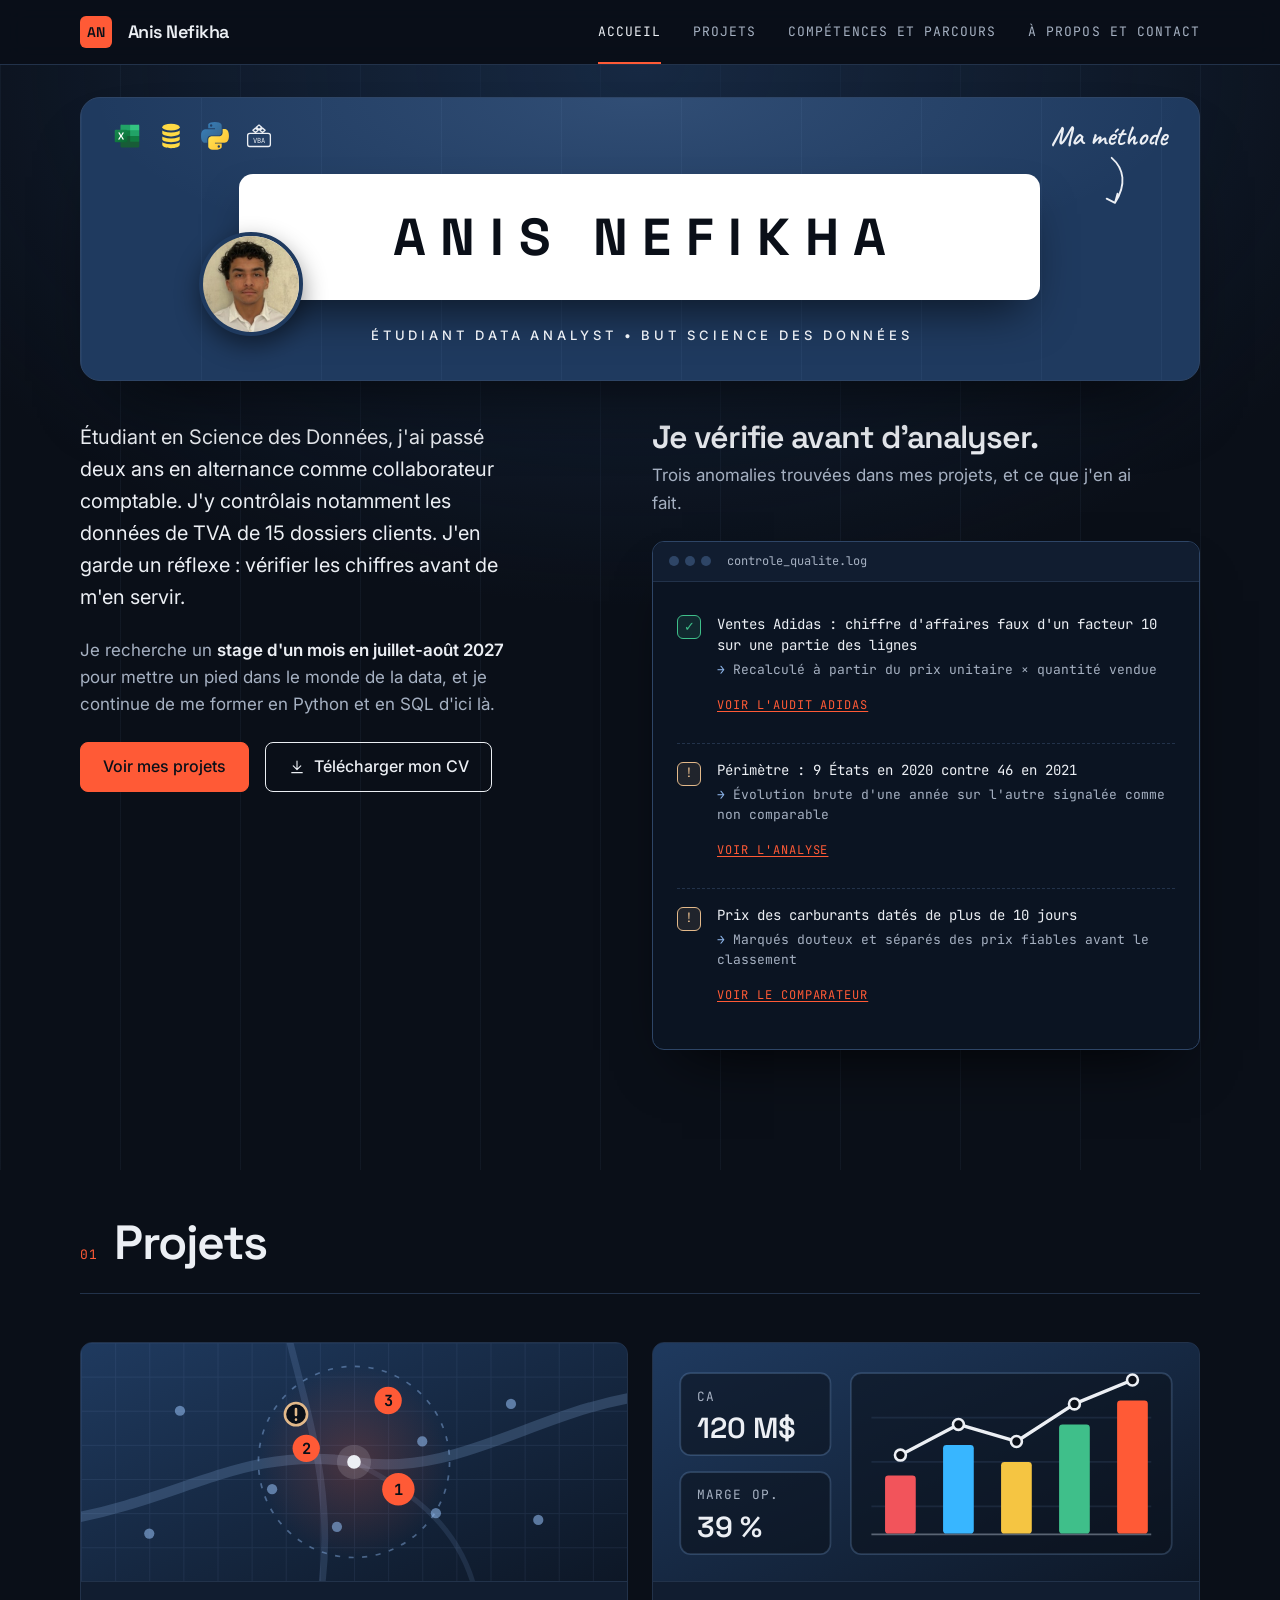
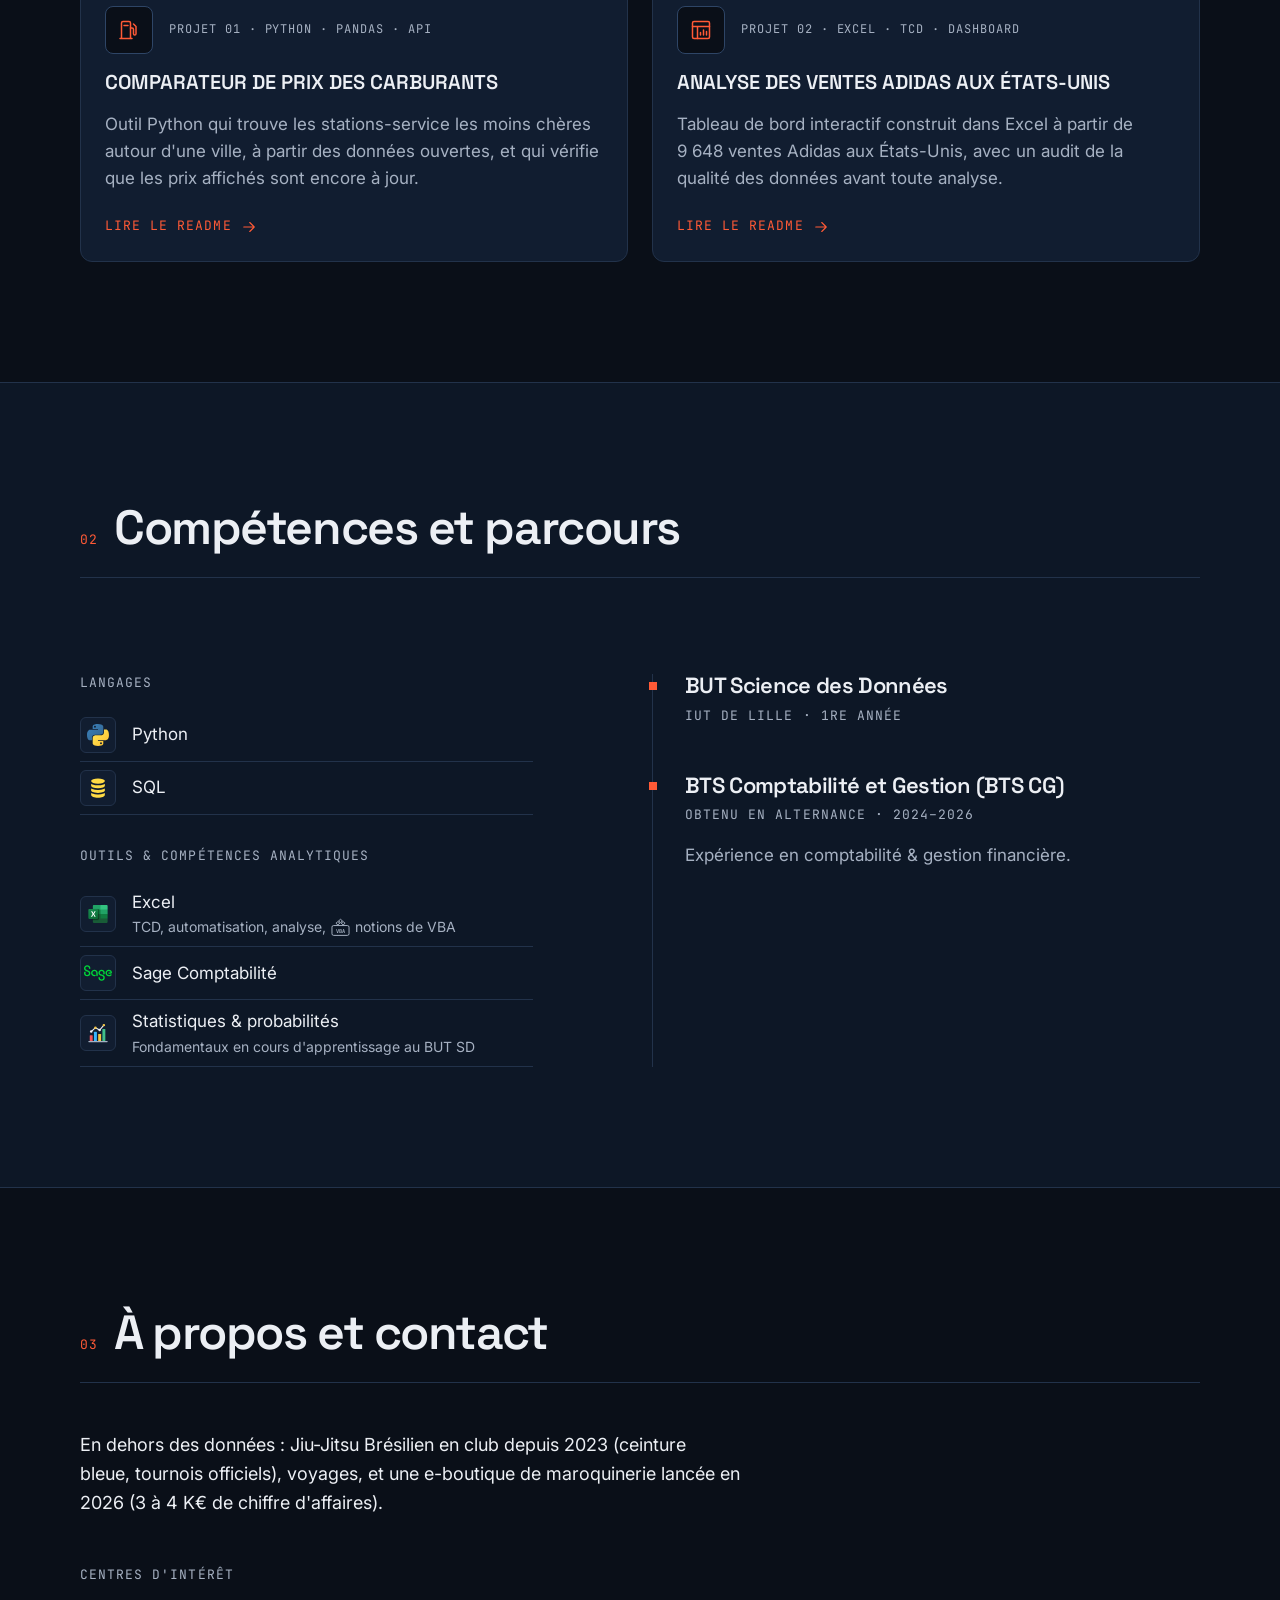
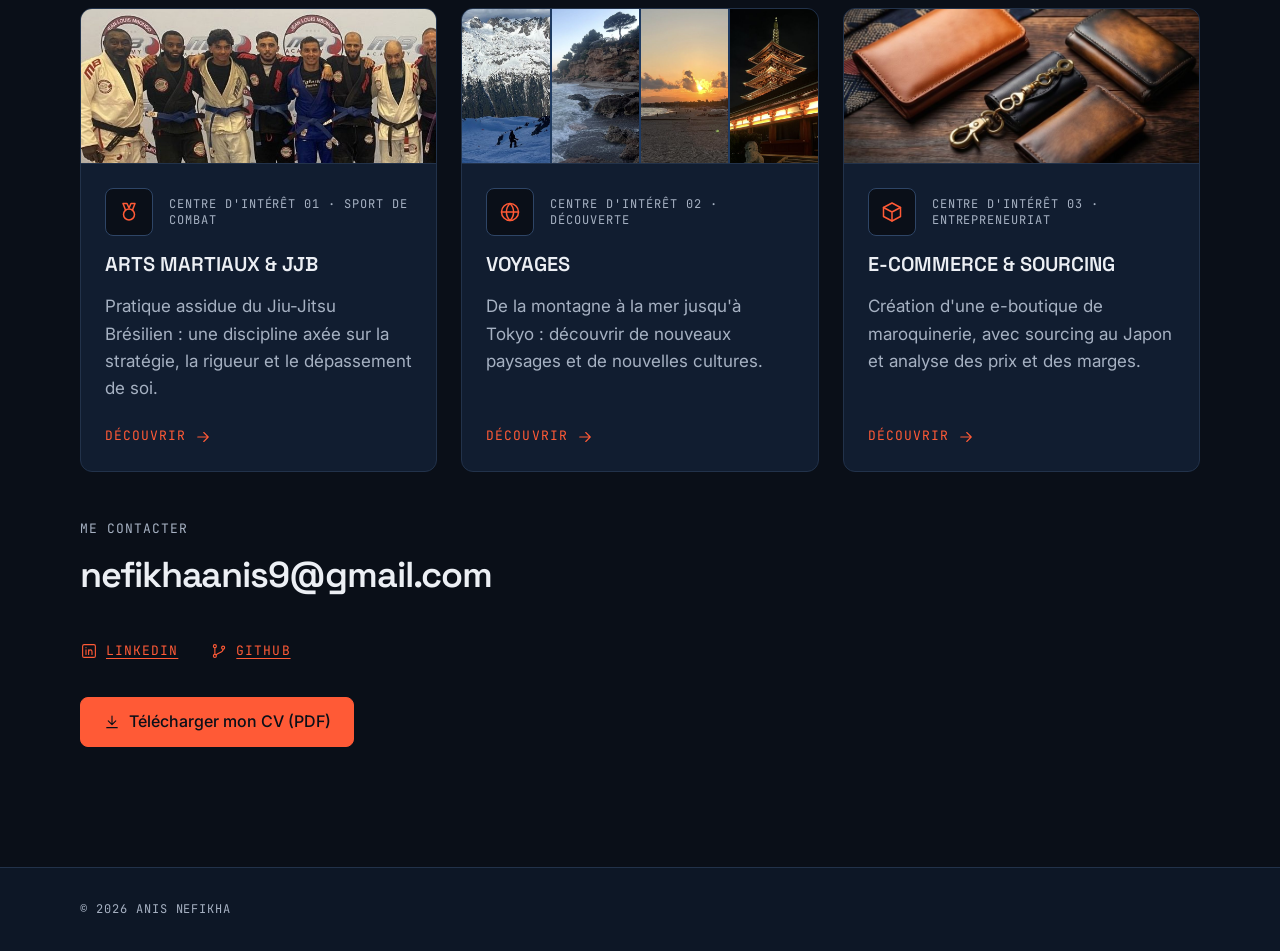
==== commit fbae6777: "Accroche appuyée sur un fait du CV, e-commerce chiffré, hero compacté sur desktop" ====
--- a/index.html
+++ b/index.html
@@ -126,9 +126,9 @@
         </div>
 
         <div class="hero__text">
-          <p class="hero__intro" data-reveal>Étudiant en Science des Données, j'ai passé deux ans en alternance comme collaborateur comptable. J'en garde un réflexe&nbsp;: contrôler les chiffres avant de m'en servir.</p>
-
-          <p class="hero__goal" data-reveal>Je recherche un <strong>stage d'un mois en juillet-août 2027</strong> pour mettre un pied dans le monde de la data. Je me forme déjà pour être utile dès le premier jour.</p>
+          <p class="hero__intro" data-reveal>Étudiant en Science des Données, j'ai passé deux ans en alternance comme collaborateur comptable. J'y contrôlais notamment les données de TVA de 15 dossiers clients. J'en garde un réflexe&nbsp;: vérifier les chiffres avant de m'en servir.</p>
+
+          <p class="hero__goal" data-reveal>Je recherche un <strong>stage d'un mois en juillet-août 2027</strong> pour mettre un pied dans le monde de la data, et je continue de me former en Python et en SQL d'ici là.</p>
 
           <div class="button-group" data-reveal>
             <a class="button button--primary" href="#projets">Voir mes projets</a>
@@ -328,7 +328,7 @@
       <div class="container">
         <h2 id="a-propos-titre" class="section-title" data-reveal><span class="section-number" aria-hidden="true">03</span>À propos et contact</h2>
 
-        <p class="about__text" data-reveal>En dehors des données&nbsp;: Jiu-Jitsu Brésilien en club depuis 2023 (ceinture bleue, tournois officiels), voyages, et une première expérience de commerce en ligne.</p>
+        <p class="about__text" data-reveal>En dehors des données&nbsp;: Jiu-Jitsu Brésilien en club depuis 2023 (ceinture bleue, tournois officiels), voyages, et une e-boutique de maroquinerie lancée en 2026 (3 à 4&nbsp;K€ de chiffre d'affaires).</p>
 
         <h3 class="subsection-title" id="centres-interet" data-reveal>Centres d'intérêt</h3>
         <!-- Chaque carte ouvre la page du centre d'intérêt, générée par centres_interet.py -->
--- a/css/03-layout.css
+++ b/css/03-layout.css
@@ -308,7 +308,7 @@
 
   /* Haut réduit : le journal qualité du hero reste au-dessus de la ligne de flottaison */
   .section--accueil {
-    padding-block: var(--space-6) var(--space-8);
+    padding-block: var(--space-5) var(--space-8);
   }
 
   .project-list > li {
--- a/css/04-components.css
+++ b/css/04-components.css
@@ -197,8 +197,14 @@
 }
 
 @media (min-width: 64em) {
+  /* Desktop : signature plus compacte pour laisser le journal qualité dans le premier écran */
+  .signature {
+    padding: var(--space-4) var(--space-5) var(--space-5);
+  }
+
   .signature__card {
     width: 76%;
+    padding: var(--space-5);
   }
 
   /* Desktop : la carte est plus étroite, le portrait peut déborder davantage
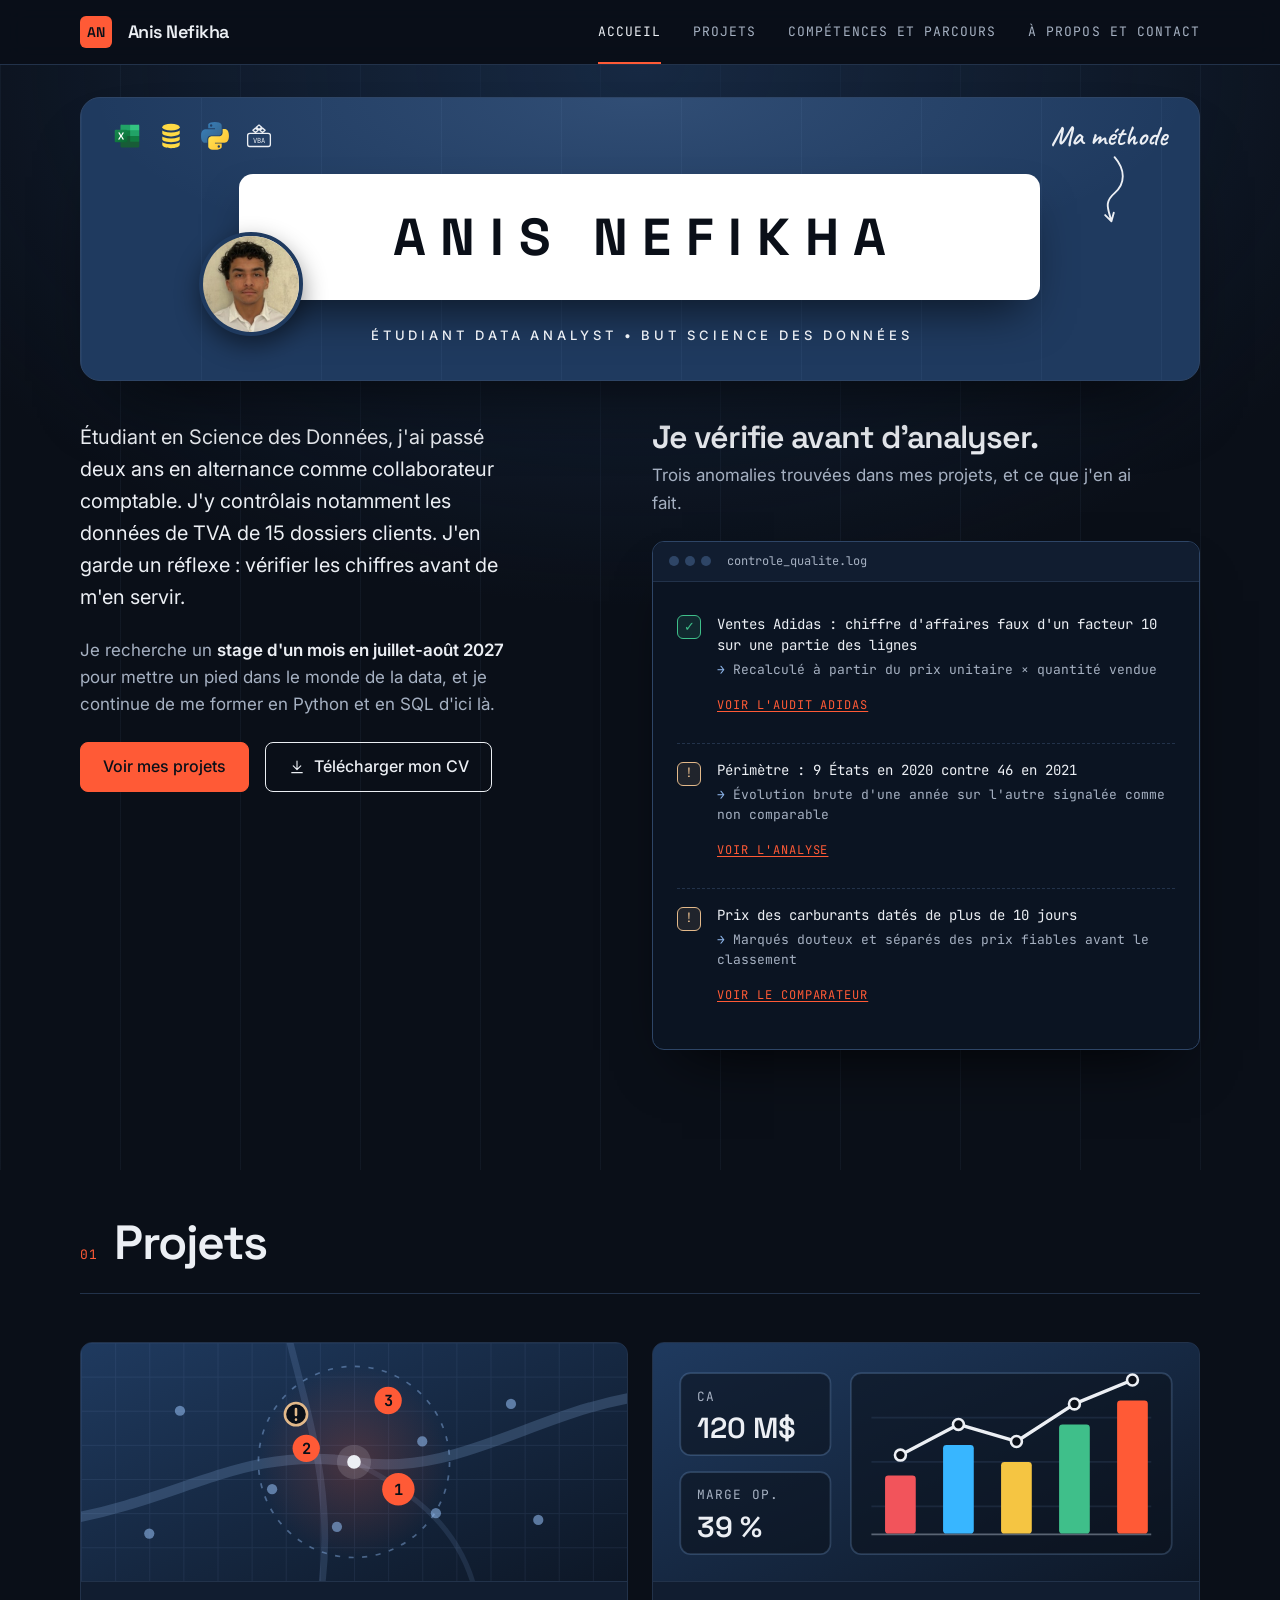
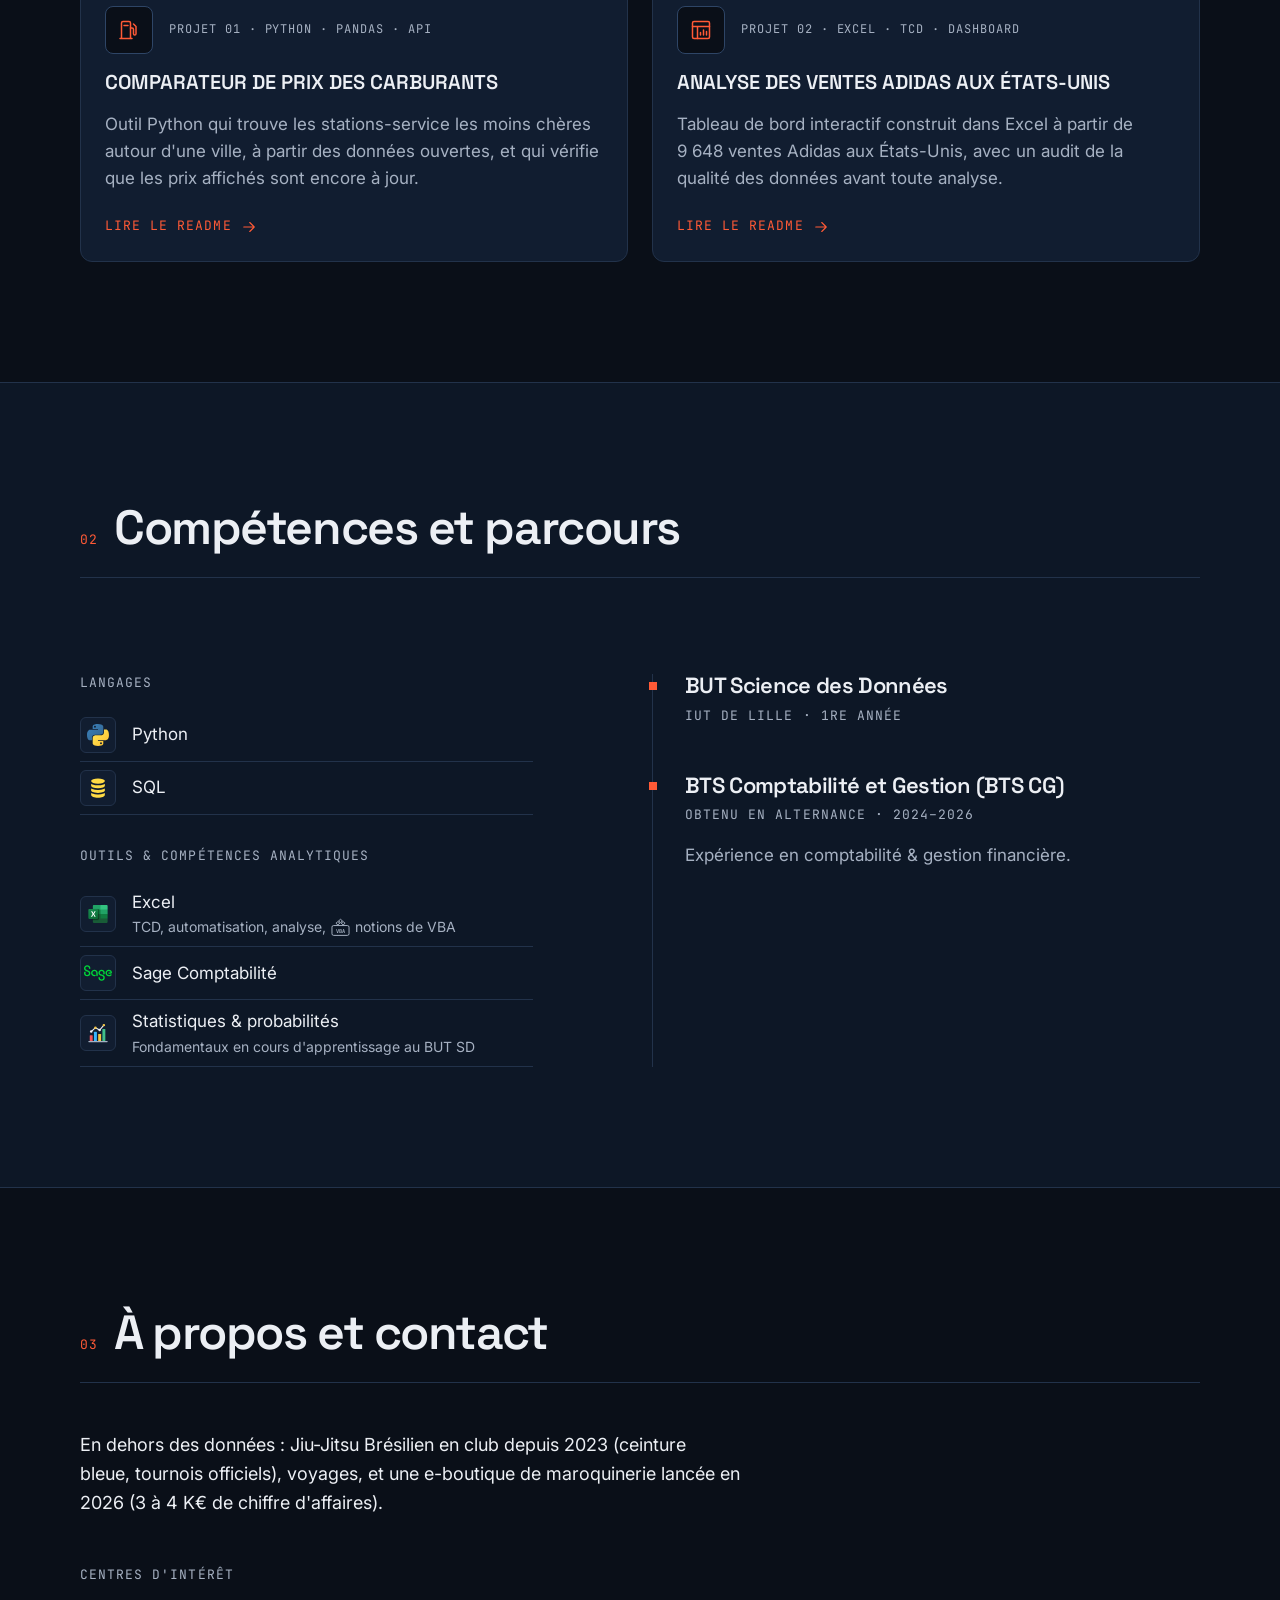
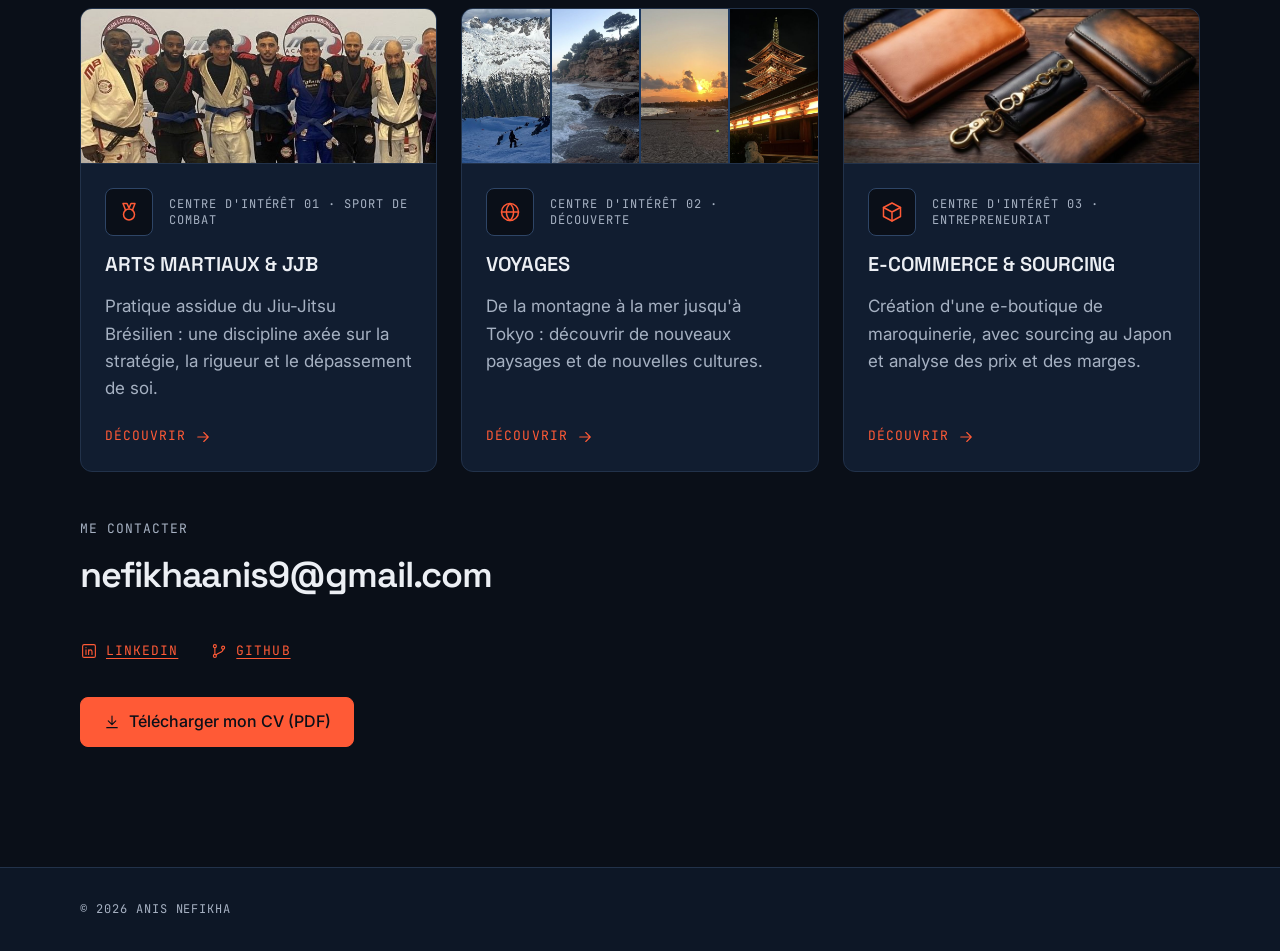
==== commit b1138225: "Refonte du portfolio : même identité, petites améliorations du design et des textes" ====
--- a/index.html
+++ b/index.html
@@ -121,7 +121,7 @@
                qualité, juste en dessous. Placée après le h1 pour l'ordre de lecture au clavier. -->
           <a class="signature__note" href="#verification">
             <span>Ma méthode</span>
-            <svg viewBox="0 0 48 64" focusable="false" aria-hidden="true"><path pathLength="1" d="M20 3c15 13 18 32 4 54M24 57l-10-5M24 57l3-11"/></svg>
+            <svg viewBox="0 0 56 92" focusable="false" aria-hidden="true"><path pathLength="1" d="M30 4C44 20 44 38 30 50S22 70 26 86M29 75L26 86L18 78"/></svg>
           </a>
         </div>
 
--- a/css/04-components.css
+++ b/css/04-components.css
@@ -232,13 +232,14 @@
     text-decoration: none;
   }
 
+  /* Flèche à main levée : descend en S vers le journal qualité */
   .signature__note svg {
-    width: 2.5rem;
-    height: 3.5rem;
+    width: 2.75rem;
+    height: 4.5rem;
     margin: var(--space-1) var(--space-5) 0 0;
     fill: none;
     stroke: currentColor;
-    stroke-width: 2.2;
+    stroke-width: 2.4;
     stroke-linecap: round;
     stroke-linejoin: round;
     transition: transform var(--duration-hover) var(--ease);
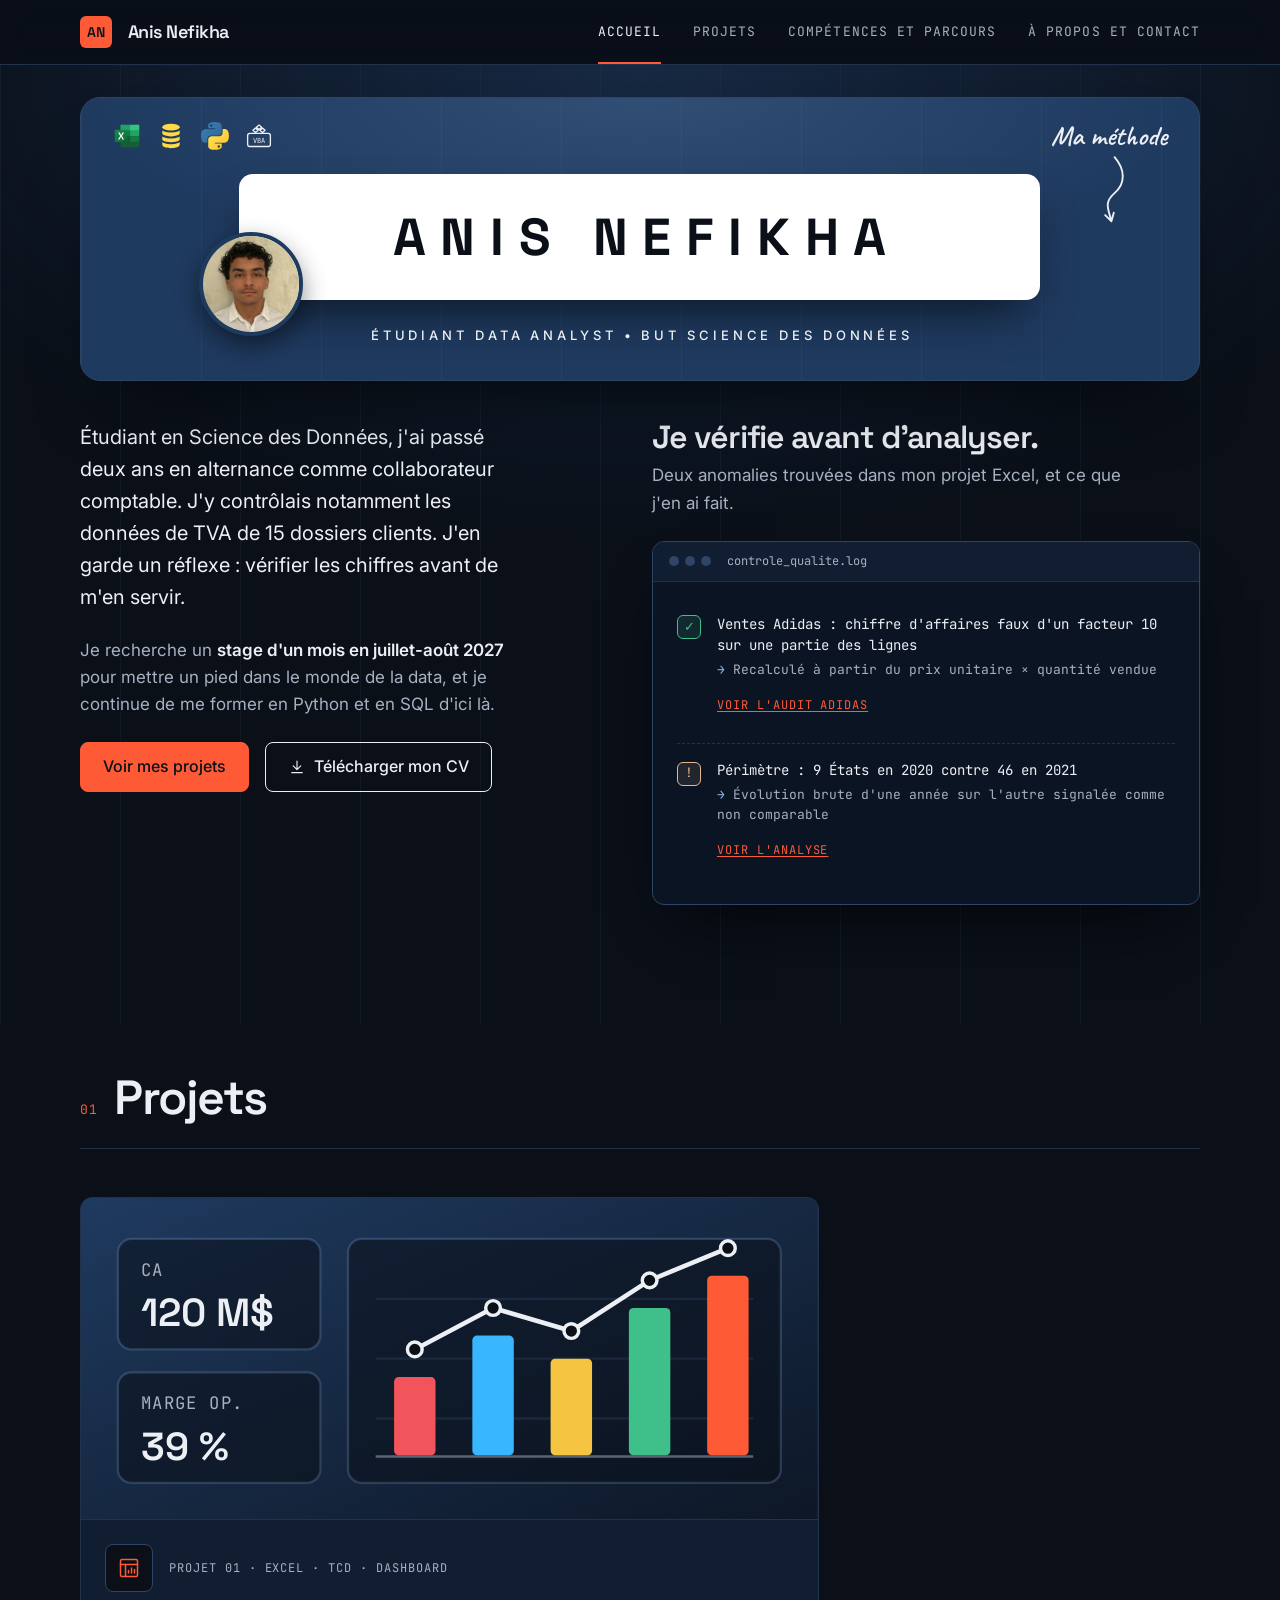
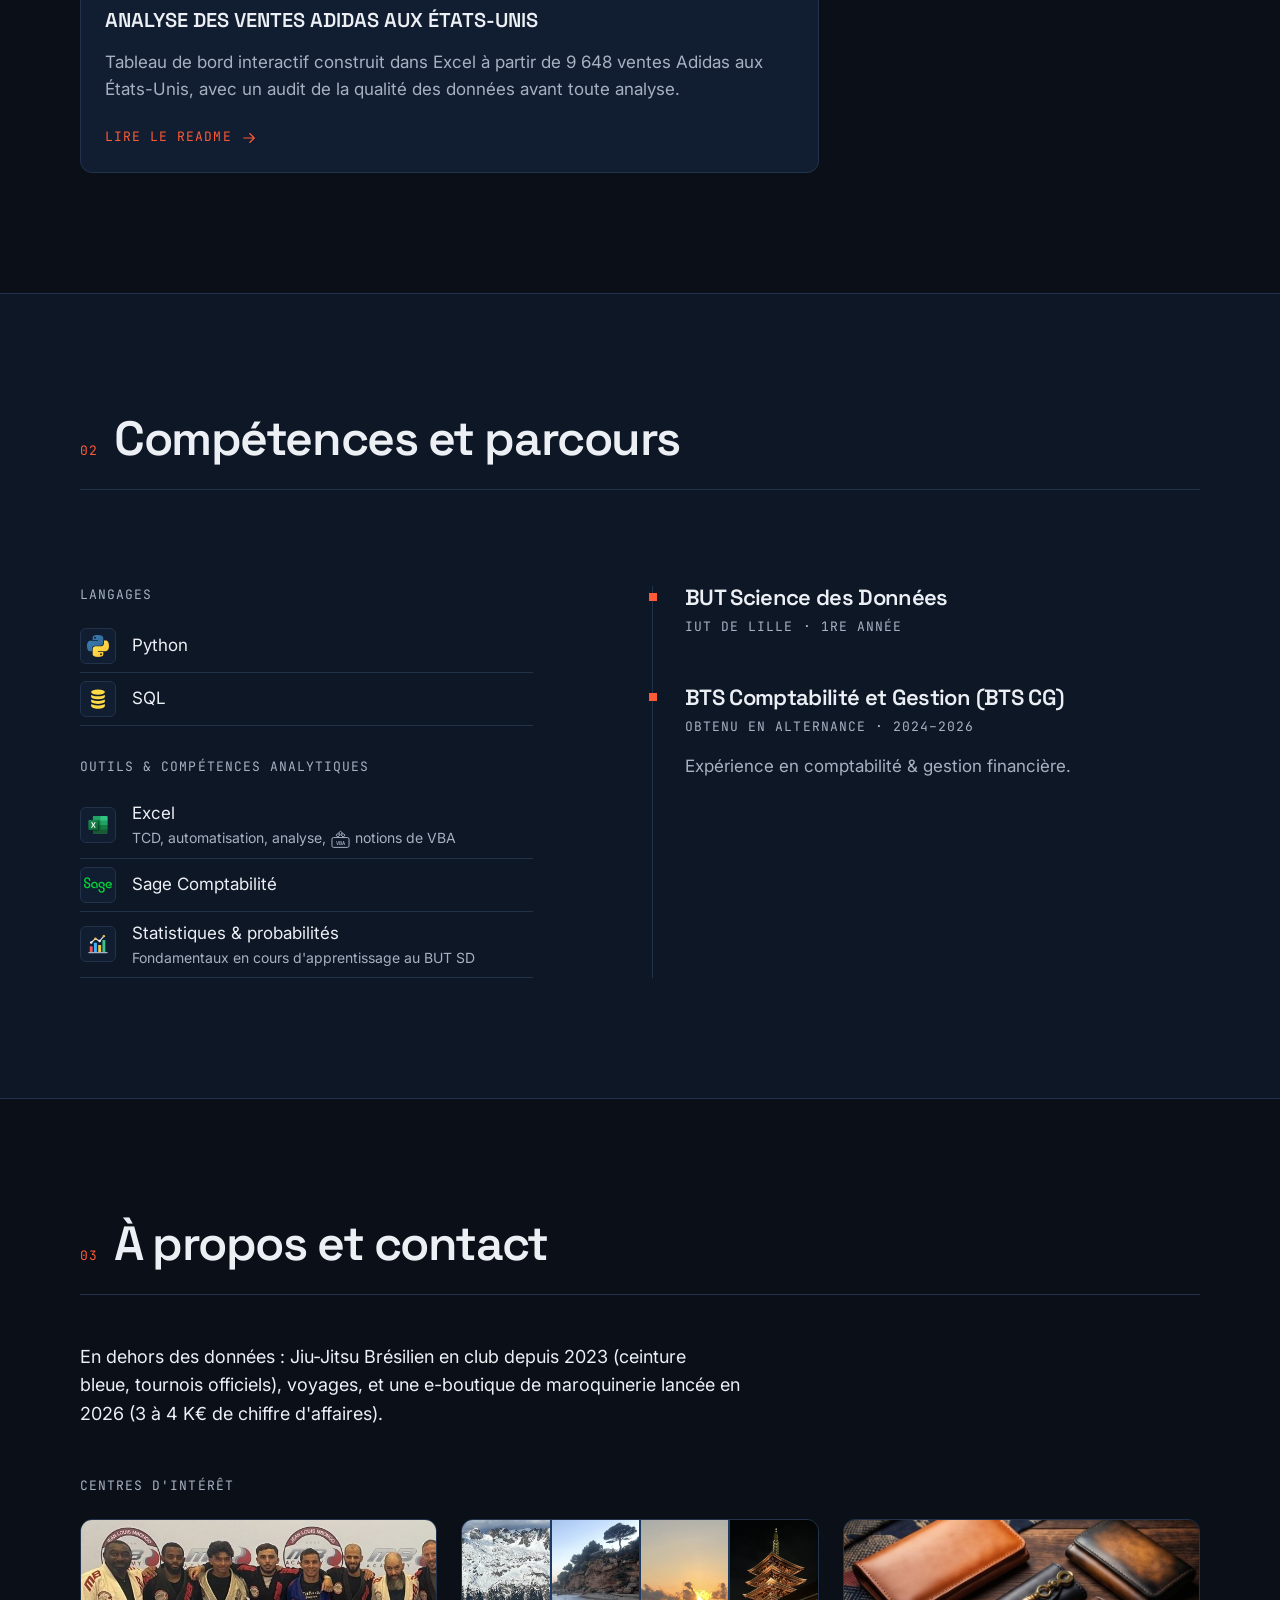
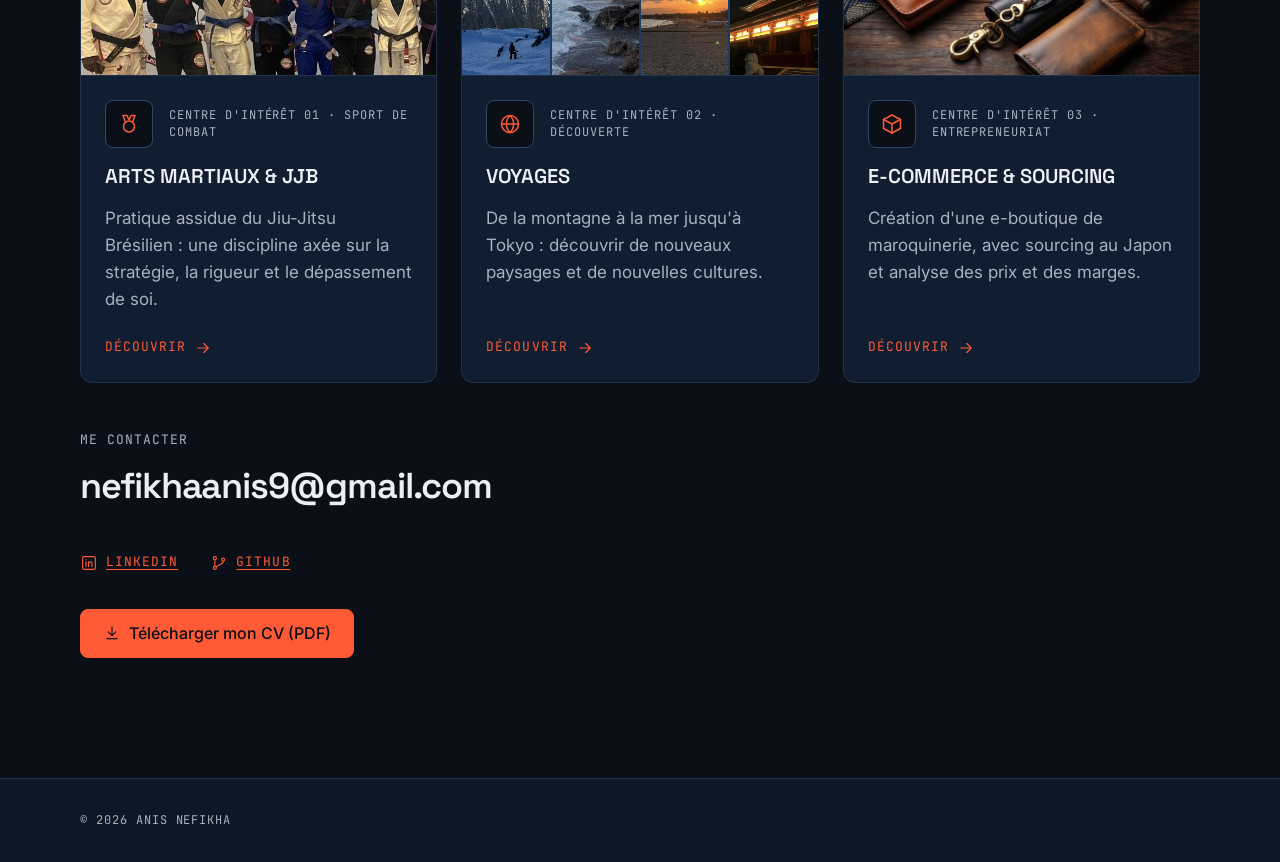
==== commit 46b1a9db: "Retire pour l'instant le comparateur de carburants du site" ====
--- a/index.html
+++ b/index.html
@@ -139,12 +139,12 @@
           </div>
         </div>
 
-        <!-- Fil rouge : contrôle qualité (3 anomalies réelles, tirées des pages projets).
+        <!-- Fil rouge : contrôle qualité (2 anomalies réelles, tirées de la page projet Adidas).
              Placé dans le hero pour être vu sans défiler. Les lignes s'affichent une à une
              quand le journal entre dans l'écran (main.js). -->
         <div class="hero__audit" id="verification">
           <h2 class="audit__title" data-reveal>Je vérifie avant d'analyser.</h2>
-          <p class="audit__lead" data-reveal>Trois anomalies trouvées dans mes projets, et ce que j'en ai fait.</p>
+          <p class="audit__lead" data-reveal>Deux anomalies trouvées dans mon projet Excel, et ce que j'en ai fait.</p>
 
         <figure class="log" data-log>
           <figcaption class="log__bar"><span class="log__dots" aria-hidden="true"><i></i><i></i><i></i></span>controle_qualite.log</figcaption>
@@ -165,14 +165,6 @@
                 <a class="log__link" href="projets/dashboard-adidas.html#etape-5">Voir l'analyse</a>
               </div>
             </li>
-            <li class="log__line" style="--i: 2">
-              <span class="log__status log__status--warn" aria-hidden="true">!</span>
-              <div class="log__text">
-                <p class="log__check"><span class="visually-hidden">Signalé : </span>Prix des carburants datés de plus de 10 jours</p>
-                <p class="log__fix">Marqués douteux et séparés des prix fiables avant le classement</p>
-                <a class="log__link" href="projets/comparateur-carburants.html#etape-5">Voir le comparateur</a>
-              </div>
-            </li>
           </ol>
         </figure>
         </div>
@@ -188,51 +180,6 @@
 
         <!-- Chaque carte ouvre la page du projet (README complet), générée par projets.py -->
         <ul class="project-list grid">
-          <li data-reveal>
-            <article class="project-card">
-              <div class="project-card__cover" aria-hidden="true">
-                <svg viewBox="0 0 320 140" preserveAspectRatio="xMidYMid slice" focusable="false">
-                  <defs>
-                    <linearGradient id="couvCarteFond" x1="0" y1="0" x2="1" y2="1"><stop offset="0" stop-color="#1F3A5F"/><stop offset="1" stop-color="#0D1726"/></linearGradient>
-                    <pattern id="couvCarteGrille" width="20" height="20" patternUnits="userSpaceOnUse"><path d="M20 0H0V20" fill="none" stroke="#8DB4E8" stroke-opacity=".09"/></pattern>
-                    <radialGradient id="couvCarteHalo"><stop offset="0" stop-color="#FF5A36" stop-opacity=".22"/><stop offset="1" stop-color="#FF5A36" stop-opacity="0"/></radialGradient>
-                  </defs>
-                  <rect width="320" height="140" fill="url(#couvCarteFond)"/>
-                  <rect width="320" height="140" fill="url(#couvCarteGrille)"/>
-                  <g fill="none" stroke="#8DB4E8" stroke-linecap="round">
-                    <path d="M-10 104C60 92 96 60 160 70s110-34 180-40" stroke-opacity=".22" stroke-width="6"/>
-                    <path d="M120-10c12 50 30 100 20 160" stroke-opacity=".16" stroke-width="4"/>
-                    <path d="M232 150c-8-40-36-62-72-80" stroke-opacity=".12" stroke-width="3"/>
-                  </g>
-                  <circle cx="160" cy="70" r="56" fill="url(#couvCarteHalo)" stroke="#8DB4E8" stroke-opacity=".45" stroke-dasharray="3 5"/>
-                  <g fill="#8DB4E8" fill-opacity=".6">
-                    <circle cx="112" cy="86" r="3"/><circle cx="200" cy="58" r="3"/><circle cx="150" cy="108" r="3"/><circle cx="208" cy="100" r="3"/>
-                    <circle cx="58" cy="40" r="3"/><circle cx="268" cy="104" r="3"/><circle cx="252" cy="36" r="3"/><circle cx="40" cy="112" r="3"/>
-                  </g>
-                  <g stroke="#E3B98A" stroke-width="1.5" stroke-linecap="round">
-                    <circle cx="126" cy="42" r="6.5" fill="#0A0F18"/>
-                    <path d="M126 39v3.5M126 45.2v.1"/>
-                  </g>
-                  <circle cx="160" cy="70" r="10" fill="#ECEFF4" fill-opacity=".14"/>
-                  <circle cx="160" cy="70" r="4" fill="#ECEFF4"/>
-                  <g font-family="JetBrains Mono, monospace" font-size="9" font-weight="700" text-anchor="middle" fill="#0A0F18">
-                    <circle cx="186" cy="86" r="9.5" fill="#FF5A36"/><text x="186" y="89.3">1</text>
-                    <circle cx="132" cy="62" r="8" fill="#FF5A36"/><text x="132" y="65.3">2</text>
-                    <circle cx="180" cy="34" r="8" fill="#FF5A36"/><text x="180" y="37.3">3</text>
-                  </g>
-                </svg>
-              </div>
-              <div class="project-card__body">
-                <div class="project-card__head">
-                  <span class="project-logo" aria-hidden="true"><svg class="icon"><use href="#i-fuel"/></svg></span>
-                  <p class="project-card__kicker">Projet 01 · Python · pandas · API</p>
-                </div>
-                <h3 class="project-card__title"><a class="project-card__link" href="projets/comparateur-carburants.html">Comparateur de prix des carburants</a></h3>
-                <p class="project-card__summary">Outil Python qui trouve les stations-service les moins chères autour d'une ville, à partir des données ouvertes, et qui vérifie que les prix affichés sont encore à jour.</p>
-                <span class="project-card__cta" aria-hidden="true">Lire le README <svg class="icon"><use href="#i-arrow-right"/></svg></span>
-              </div>
-            </article>
-          </li>
           <li data-reveal>
             <article class="project-card">
               <div class="project-card__cover" aria-hidden="true">
@@ -270,7 +217,7 @@
               <div class="project-card__body">
                 <div class="project-card__head">
                   <span class="project-logo" aria-hidden="true"><svg class="icon"><use href="#i-dashboard"/></svg></span>
-                  <p class="project-card__kicker">Projet 02 · Excel · TCD · Dashboard</p>
+                  <p class="project-card__kicker">Projet 01 · Excel · TCD · Dashboard</p>
                 </div>
                 <h3 class="project-card__title"><a class="project-card__link" href="projets/dashboard-adidas.html">Analyse des ventes Adidas aux États-Unis</a></h3>
                 <p class="project-card__summary">Tableau de bord interactif construit dans Excel à partir de 9&nbsp;648 ventes Adidas aux États-Unis, avec un audit de la qualité des données avant toute analyse.</p>
